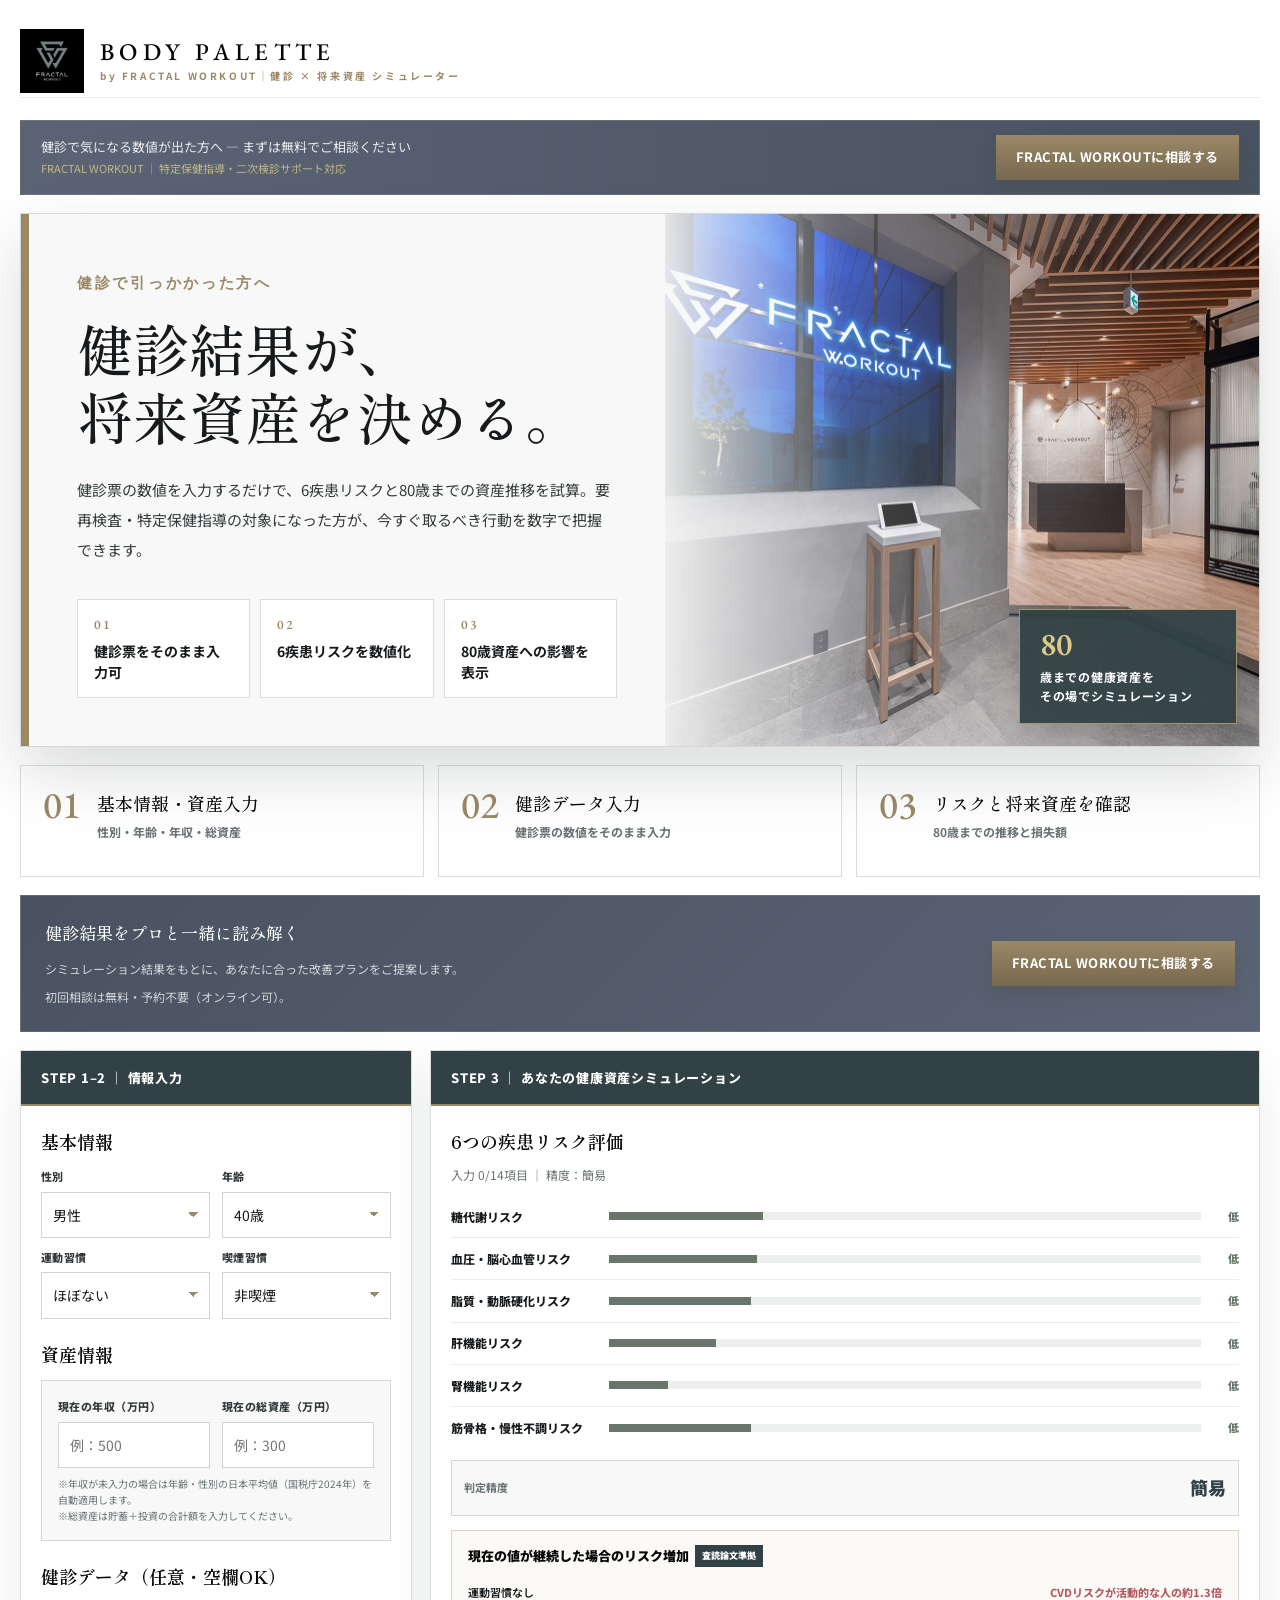
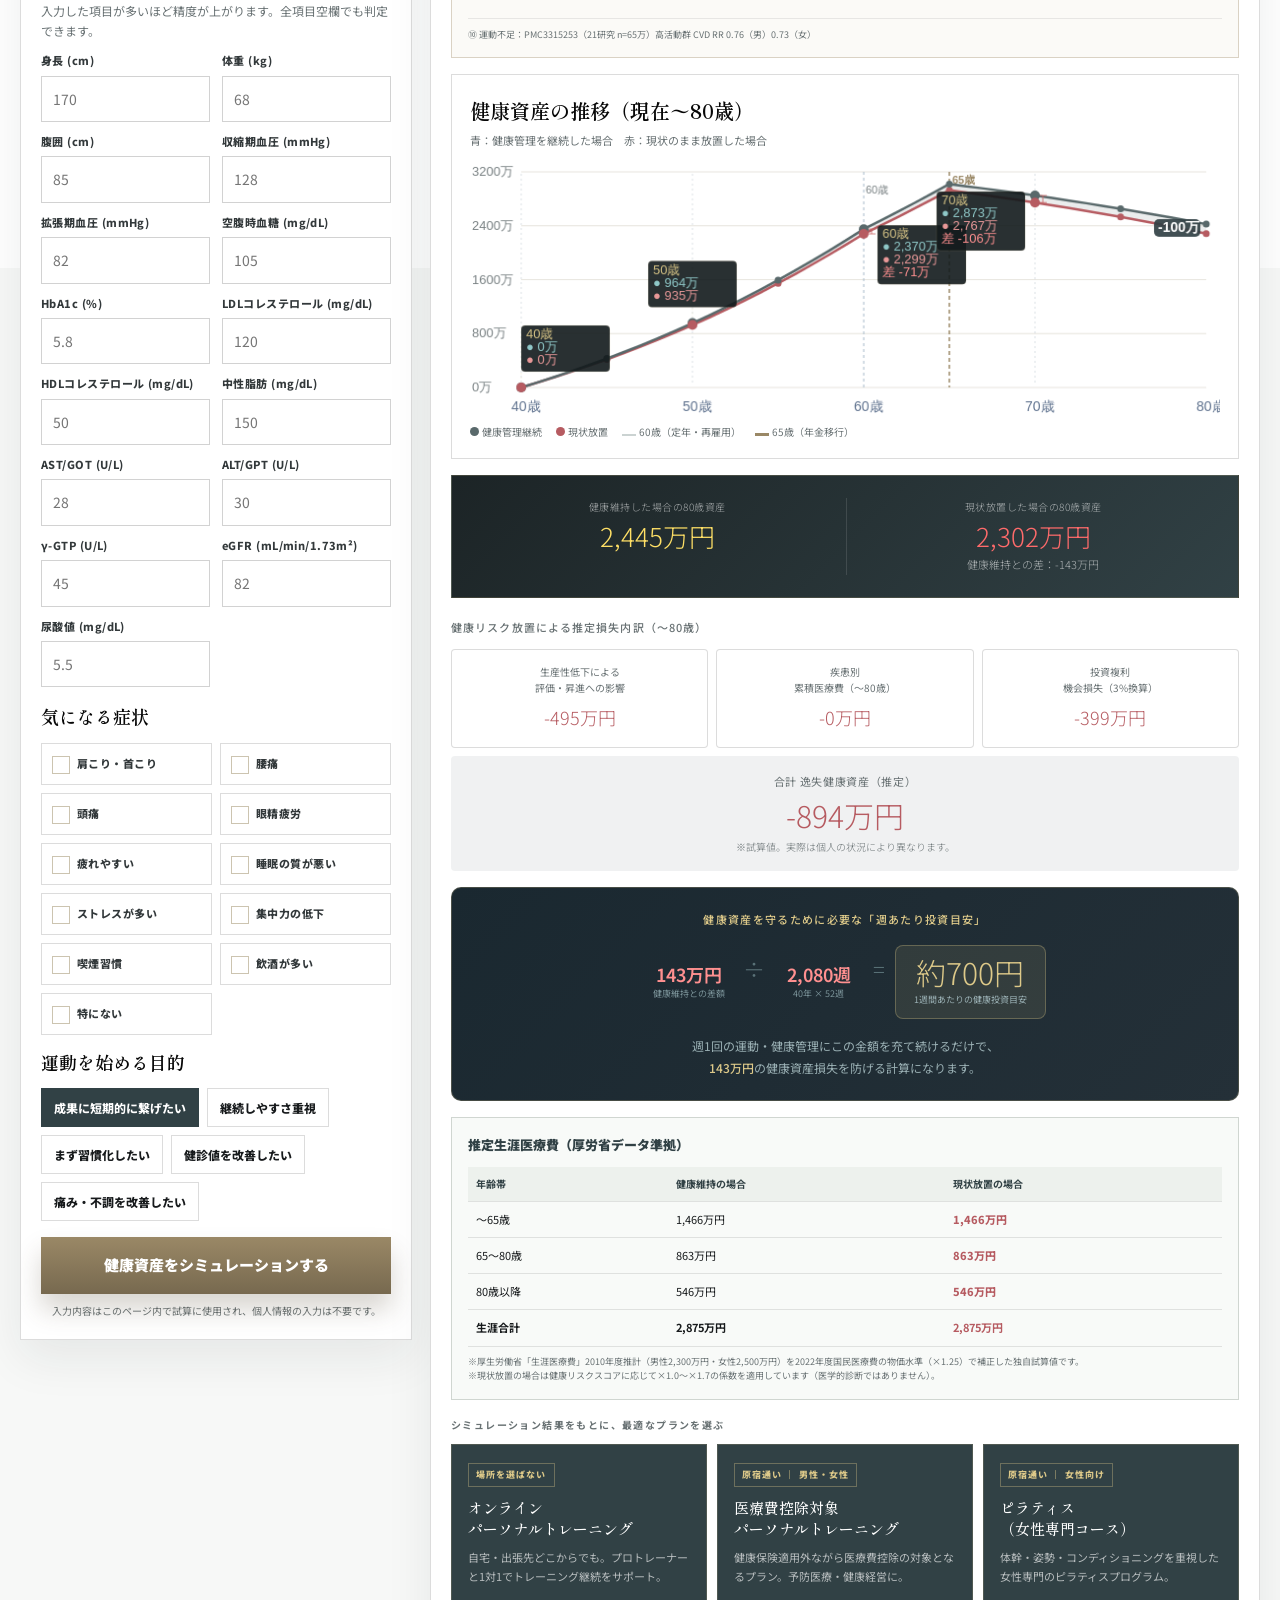
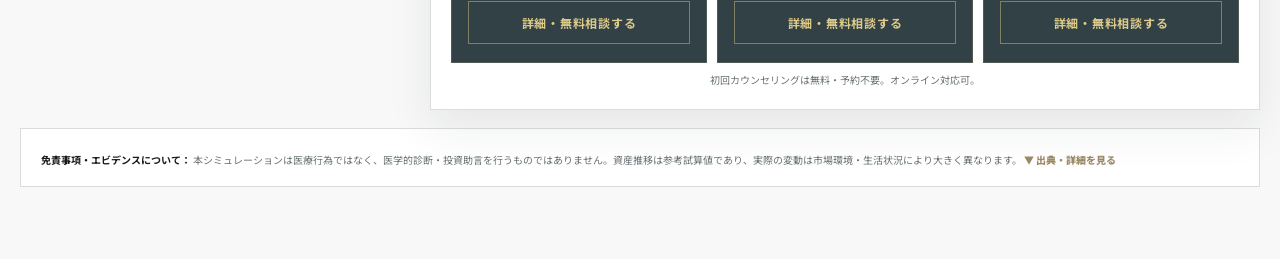
==== index.html @ 1fd0b046 "Initial commit: FRACTAL WORKOUT health-asset simulation tools Co-Authored-By: Claude Sonnet 5 <norep" ====
<!doctype html>
<html lang="ja">
<head>
<meta charset="UTF-8"/>
<meta name="viewport" content="width=device-width,initial-scale=1.0"/>
<title>BODY PALETTE | 健診データで将来資産を診る</title>
<link rel="preconnect" href="https://fonts.googleapis.com"/>
<link rel="preconnect" href="https://fonts.gstatic.com" crossorigin/>
<link href="https://fonts.googleapis.com/css2?family=EB+Garamond:wght@400;500;600&family=Noto+Sans+JP:wght@300;400;500;700;900&family=Shippori+Mincho:wght@400;500;600;700&display=swap" rel="stylesheet"/>
<style>
:root{
  --black:#070707; --white:#fff; --gray-50:#f7f8f7; --gray-100:#ecefed;
  --gray-300:#cbd3d2; --smoke:#59696b; --smoke-dark:#314145;
  --gold:#9a8866; --gold-2:#ddc989; --red:#b65b61; --orange:#9a8866;
  --green:#68766c; --navy:#314145; --navy2:#59696b; --navy3:#070707;
  --line:rgba(7,7,7,.14); --text:#171a1c; --muted:#687173;
  --bg:#f7f8f7; --card:#fff;
  --shadow:0 26px 60px rgba(30,40,42,.16);
  --r:8px;
}
*{box-sizing:border-box;margin:0;padding:0;}
body{font-family:"Noto Sans JP",-apple-system,BlinkMacSystemFont,"Hiragino Sans","Yu Gothic",sans-serif;
  background:linear-gradient(180deg,#fff 0,#fff 54%,var(--gray-50) 54%,var(--gray-50) 100%);
  color:var(--text);min-height:100vh;line-height:1.75;letter-spacing:0;overflow-x:hidden;}
button,input,select{font:inherit;}
img{display:block;max-width:100%;height:auto;}
.page{width:min(1280px,calc(100% - 40px));margin:0 auto;padding:24px 0 72px;}

/* brand */
.brand-header{display:flex;align-items:center;justify-content:space-between;gap:24px;
  min-height:74px;margin-bottom:22px;border-bottom:1px solid rgba(7,7,7,.08);}
.brand-logo{display:flex;align-items:center;gap:16px;text-decoration:none;color:var(--black);}
.brand-logo__mark{width:64px;height:64px;object-fit:contain;background:#070707;}
.brand-logo__text{font-family:"EB Garamond",serif;font-size:24px;font-weight:500;
  letter-spacing:.22em;line-height:1;color:var(--black);}
.brand-logo__text span{display:block;margin-top:7px;font-family:"Noto Sans JP",sans-serif;
  font-size:10px;font-weight:700;letter-spacing:.26em;color:var(--gold);}
.brand-meta{display:flex;align-items:center;gap:14px;color:var(--muted);font-size:12px;font-weight:700;
  letter-spacing:.12em;text-transform:uppercase;}
.brand-meta span+span{padding-left:14px;border-left:1px solid var(--line);}

/* hero */
.hero{position:relative;display:grid;grid-template-columns:minmax(0,1.04fr) minmax(390px,.96fr);
  min-height:430px;margin-bottom:18px;background:var(--gray-50);border:1px solid var(--line);
  box-shadow:var(--shadow);overflow:hidden;}
.hero::before{position:absolute;inset:0 auto 0 0;width:8px;background:var(--gold);content:"";}
.hero-copy{position:relative;z-index:2;padding:56px 48px 48px 56px;}
.section-label,.hero-tag{margin:0 0 18px;color:var(--gold);font-family:"EB Garamond",serif;
  font-size:15px;font-weight:600;letter-spacing:.18em;text-transform:uppercase;}
.hero h1{margin:0;font-family:"Shippori Mincho",serif;font-size:clamp(34px,4.4vw,56px);
  font-weight:500;line-height:1.22;text-wrap:balance;}
.hero-h1-nowrap{display:inline-block;white-space:nowrap;}
.hero p{max-width:45em;margin:24px 0 0;color:#343b3d;font-size:15px;line-height:2;}
.hero-points{display:grid;grid-template-columns:repeat(3,minmax(0,1fr));gap:10px;margin-top:34px;}
.hero-point{min-height:78px;padding:14px 16px;background:var(--white);border:1px solid var(--line);}
.hero-point span{display:block;color:var(--gold);font-family:"EB Garamond",serif;font-size:13px;
  font-weight:600;letter-spacing:.16em;}
.hero-point strong{display:block;margin-top:5px;font-size:14px;line-height:1.5;}
.hero-visual{position:relative;min-height:430px;background:var(--smoke-dark);}
.hero-visual img{width:100%;height:100%;min-height:430px;object-fit:cover;}
.hero-visual::after{position:absolute;inset:0;background:linear-gradient(90deg,rgba(247,248,247,.92) 0%,rgba(247,248,247,.28) 30%,rgba(7,7,7,.12) 100%);content:"";}
.hero-badge{position:absolute;right:22px;bottom:22px;z-index:2;min-width:218px;padding:18px 20px;
  background:rgba(49,65,69,.94);border:1px solid rgba(221,201,137,.62);color:var(--white);
  box-shadow:0 18px 34px rgba(10,18,20,.22);}
.hero-badge .big{color:var(--gold-2);font-family:"EB Garamond",serif;font-size:32px;
  font-weight:600;line-height:1;}
.hero-badge .sub{margin-top:7px;font-size:12px;font-weight:700;letter-spacing:.06em;line-height:1.6;}

/* steps */
.steps{display:grid;grid-template-columns:repeat(3,1fr);gap:14px;margin-bottom:18px;}
.step{display:flex;align-items:flex-start;gap:16px;min-height:112px;padding:22px 22px;
  background:var(--white);border:1px solid var(--line);}
.step-num{flex:0 0 auto;color:var(--gold);font-family:"EB Garamond",serif;font-size:38px;
  font-weight:500;line-height:.9;}
.step-text strong{display:block;margin-top:2px;color:var(--black);font-family:"Shippori Mincho",serif;
  font-size:18px;font-weight:500;line-height:1.45;}
.step-text span{display:block;margin-top:5px;color:var(--muted);font-size:12px;font-weight:700;}

/* mobile tabs */
.mobile-tabs{display:none;background:var(--white);border:1px solid var(--line);padding:4px;gap:4px;margin-bottom:12px;}
.mtab{flex:1;border:none;background:transparent;color:var(--muted);
  padding:10px 4px;font-size:12px;font-weight:800;
  cursor:pointer;transition:.18s;}
.mtab.on{background:var(--smoke-dark);color:#fff;}

/* layout */
.layout{display:grid;grid-template-columns:minmax(350px,392px) minmax(0,1fr);gap:18px;align-items:start;}
.panel{background:var(--card);border:1px solid var(--line);box-shadow:0 18px 44px rgba(30,40,42,.08);overflow:hidden;}
.ph{position:relative;background:var(--smoke-dark);color:#fff;padding:16px 20px;font-size:13px;
  font-weight:800;letter-spacing:.06em;text-align:left;}
.ph::after{position:absolute;left:0;right:0;bottom:0;height:2px;background:var(--gold);content:"";}
.pb{padding:20px;}

/* form */
.sec-title{font-family:"Shippori Mincho",serif;font-size:18px;font-weight:600;color:var(--black);margin:20px 0 10px;}
.sec-title:first-child{margin-top:0;}
.subnote{font-size:12px;color:var(--muted);margin:-2px 0 10px;line-height:1.7;}
.fg2{display:grid;grid-template-columns:1fr 1fr;gap:10px 12px;}
.fg3{display:grid;grid-template-columns:1fr 1fr 1fr;gap:10px 12px;}
.field{display:flex;flex-direction:column;gap:5px;}
label{font-size:11px;font-weight:800;color:#32383a;letter-spacing:.04em;}
input,select{width:100%;min-height:44px;border:1px solid rgba(7,7,7,.18);background:#fff;
  border-radius:0;padding:10px 11px;font-size:14px;color:var(--text);outline:none;-webkit-appearance:none;
  transition:border-color .18s,box-shadow .18s,background .18s;}
select{background-image:linear-gradient(45deg,transparent 50%,var(--gold) 50%),linear-gradient(135deg,var(--gold) 50%,transparent 50%);
  background-position:calc(100% - 16px) 19px,calc(100% - 11px) 19px;background-size:5px 5px,5px 5px;background-repeat:no-repeat;}
input:focus,select:focus{border-color:var(--gold);box-shadow:0 0 0 3px rgba(154,136,102,.12);}
input.err{border-color:var(--red);background:#fff9f9;}
.ferr{font-size:10px;color:var(--red);font-weight:700;display:none;}
.ferr.show{display:block;}
.asset-box{background:var(--gray-50);border:1px solid var(--line);padding:16px;margin-bottom:4px;}
.asset-box .asset-hint{font-size:10px;color:var(--muted);margin-top:8px;line-height:1.6;}
.chips{display:flex;flex-wrap:wrap;gap:8px;}
.chip{border:1px solid var(--line);background:#fff;color:var(--text);border-radius:0;padding:8px 12px;
  font-size:12px;font-weight:800;cursor:pointer;user-select:none;min-height:38px;display:inline-flex;align-items:center;
  transition:background .15s,border-color .15s,color .15s;}
.chip.on{background:var(--smoke-dark);color:#fff;border-color:var(--smoke-dark);}
.chk-grid{display:grid;grid-template-columns:1fr 1fr;gap:8px;}
.chk{border:1px solid var(--line);background:#fff;display:flex;align-items:center;gap:8px;
  font-size:12px;min-height:42px;overflow:hidden;padding:0 10px;}
.chk label{display:flex;align-items:center;gap:7px;
  padding:9px 0;width:100%;cursor:pointer;user-select:none;}
.chk.checked{background:#f5f0e8;border-color:var(--gold);}
.chk.checked label{color:var(--black);}
.chk input[type=checkbox]{display:none;}
.chk .check-icon{flex:0 0 18px;width:18px;height:18px;
  border:1.5px solid #ccc4b0;background:#fff;position:relative;
  transition:background .18s,border-color .18s;flex-shrink:0;}
.chk.checked .check-icon{background:var(--gold);border-color:var(--gold);}
.chk.checked .check-icon::after{
  content:'';position:absolute;left:5px;top:1px;
  width:5px;height:10px;
  border:2px solid #fff;border-top:none;border-left:none;
  transform:rotate(45deg);}
.cta-btn,.reserve-cta{position:relative;margin-top:16px;width:100%;border:none;background:linear-gradient(180deg,#9a8866 0%,#77694f 100%);
  color:#fff;padding:15px 18px;font-size:15px;font-weight:900;cursor:pointer;box-shadow:0 16px 26px rgba(80,68,45,.22);
  min-height:52px;transition:transform .15s,box-shadow .15s;}
.cta-btn:hover,.reserve-cta:hover{transform:translateY(-2px);box-shadow:0 20px 32px rgba(80,68,45,.26);}
.cta-btn:active,.reserve-cta:active{opacity:.9;transform:scale(.99);}
.privacy-note{font-size:10px;color:var(--muted);text-align:center;margin-top:8px;}

/* risk bars */
.risk-row{display:flex;align-items:center;gap:10px;padding:11px 0;border-bottom:1px solid rgba(7,7,7,.08);}
.risk-row:last-child{border-bottom:none;}
.risk-name{min-width:148px;font-weight:800;font-size:12px;line-height:1.45;}
.bar{flex:1;height:8px;background:var(--gray-100);overflow:hidden;}
.bar>span{display:block;height:100%;transition:width .5s;}
.risk-lv{min-width:28px;font-size:11px;font-weight:900;text-align:right;}
.prec-row{display:flex;align-items:center;justify-content:space-between;
  margin-top:12px;padding:11px 12px;background:var(--gray-50);border:1px solid var(--line);}

.trend-box{margin-top:14px;border:1px solid rgba(154,136,102,.35);background:#fbfaf7;padding:14px 16px;}
.trend-title{font-size:13px;font-weight:900;color:var(--black);
  display:flex;align-items:center;gap:6px;margin-bottom:8px;}
.ev-tag{font-size:9px;padding:3px 7px;background:var(--smoke-dark);color:#fff;font-weight:900;white-space:nowrap;}
.trend-row{display:flex;justify-content:space-between;align-items:flex-start;
  gap:12px;padding:7px 0;border-bottom:1px solid rgba(7,7,7,.08);font-size:11px;}
.trend-row:last-child{border-bottom:none;}
.tlab{color:var(--text);flex:1;font-weight:600;}
.tval{font-weight:800;color:var(--red);text-align:right;white-space:nowrap;}
.tval.ok{color:var(--green);}
.trend-src{font-size:9px;color:var(--muted);margin-top:9px;padding-top:9px;
  border-top:1px solid rgba(7,7,7,.08);line-height:1.65;}

/* asset graph */
.graph-wrap{margin-top:16px;border:1px solid var(--line);padding:18px;background:#fff;}
.graph-title{font-family:"Shippori Mincho",serif;font-size:20px;font-weight:600;color:var(--black);margin-bottom:3px;}
.graph-sub{font-size:11px;color:var(--muted);margin-bottom:10px;}
canvas{width:100%!important;height:auto!important;display:block;}
.g-legend{display:flex;flex-wrap:wrap;gap:14px;margin-top:8px;font-size:10px;color:var(--muted);}
.g-dot{width:9px;height:9px;border-radius:50%;display:inline-block;margin-right:3px;}

/* loss summary */
.loss-summary{margin-top:20px;}
.loss-title{font-size:11px;font-weight:500;color:var(--muted);letter-spacing:.1em;margin-bottom:12px;text-transform:uppercase;}
.loss-grid{display:grid;grid-template-columns:1fr 1fr 1fr;gap:8px;margin-bottom:8px;}
.loss-card{background:#fff;border:1px solid var(--line);padding:14px 12px;text-align:center;border-radius:4px;}
.loss-card .lc-label{font-size:10px;color:var(--muted);font-weight:400;line-height:1.6;}
.loss-card .lc-val{font-size:18px;font-weight:300;color:var(--red);margin-top:6px;}
.loss-total{background:rgba(49,65,69,.07);padding:16px;text-align:center;border-radius:4px;}
.loss-total .lt-label{font-size:11px;color:var(--muted);font-weight:400;letter-spacing:.06em;}
.loss-total .lt-val{color:var(--red);font-size:30px;font-weight:300;line-height:1.2;margin-top:5px;}
.loss-total .lt-sub{font-size:10px;color:var(--muted);margin-top:5px;font-weight:300;}

/* weekly invest box */
.wi-box{margin-top:16px;background:linear-gradient(135deg,#1a2830 0%,#243038 100%);
  border:1px solid rgba(221,201,137,.22);border-radius:10px;padding:22px 20px;text-align:center;}
.wi-headline{font-size:11px;letter-spacing:.12em;color:#ddc989;font-weight:500;margin-bottom:16px;text-transform:uppercase;}
.wi-calc{display:flex;align-items:center;justify-content:center;gap:8px;flex-wrap:wrap;margin-bottom:16px;}
.wi-cell{text-align:center;min-width:88px;}
.wi-num{font-size:18px;font-weight:600;color:#ff9090;line-height:1.2;}
.wi-sub{font-size:9px;color:#7a9298;margin-top:3px;line-height:1.4;}
.wi-op{font-size:22px;color:#5a7278;font-weight:300;padding:0 2px;align-self:flex-start;margin-top:4px;}
.wi-result-cell{background:rgba(221,201,137,.1);border:1px solid rgba(221,201,137,.3);
  border-radius:8px;padding:10px 18px;min-width:120px;}
.wi-result-num{font-size:30px;font-weight:300;color:#ddc989;line-height:1.1;}
.wi-result-sub{font-size:9px;color:#9ab0b4;margin-top:3px;}
.wi-msg{font-size:12px;color:#9ab0b4;line-height:1.8;}
.wi-diff-hl{color:#ddc989;font-weight:500;}
@media(max-width:480px){.wi-calc{gap:5px;}.wi-result-num{font-size:24px;}}

/* MetS判定バナー */
.mets-banner{display:flex;align-items:flex-start;gap:12px;padding:14px 16px;
  border-radius:5px;margin-top:14px;border-left:4px solid #e8a000;
  background:#fff8e8;border:1px solid #e8c05a;border-left-width:4px;}
.mets-icon{font-size:17px;line-height:1.3;flex-shrink:0;}
.mets-title{font-size:13px;font-weight:700;color:#7a5000;margin-bottom:3px;}
.mets-desc{font-size:11px;color:#9a7030;line-height:1.6;}
.mets-banner.mets-red{background:#fff2f2;border-color:#e85a5a;border-left-color:#c44040;}
.mets-banner.mets-red .mets-title{color:#8a2020;}
.mets-banner.mets-red .mets-desc{color:#a04040;}

/* life medical */
.med-box{margin-top:16px;border:1px solid rgba(104,118,108,.28);background:#f8faf8;padding:16px;}
.med-title{font-size:13px;font-weight:900;color:var(--smoke-dark);margin-bottom:10px;}
.med-table{width:100%;border-collapse:collapse;font-size:11px;}
.med-table th,.med-table td{padding:8px 8px;border-bottom:1px solid rgba(7,7,7,.1);text-align:left;}
.med-table th{color:var(--smoke-dark);font-size:10px;background:#edf1ed;}
.med-table .hi{color:var(--red);font-weight:800;}
.med-note{font-size:9px;color:var(--muted);margin-top:8px;line-height:1.6;}

.age80-box{margin-top:16px;background:linear-gradient(135deg,#1c2426,var(--smoke-dark));
  padding:22px 18px;color:#fff;display:grid;
  grid-template-columns:1fr 1fr;gap:1px;
  border:1px solid rgba(221,201,137,.18);}
.a80-item{text-align:center;padding:0 16px;}
.a80-item+.a80-item{border-left:1px solid rgba(255,255,255,.12);}
.a80-label{font-size:10px;color:rgba(255,255,255,.62);font-weight:300;letter-spacing:.05em;}
.a80-val{color:#ffe066;font-size:26px;font-weight:300;margin-top:6px;line-height:1.1;}
.a80-val.loss{color:#ff6b6b;}
.a80-diff{font-size:11px;color:rgba(255,255,255,.62);margin-top:5px;font-weight:300;}
.reserve-cta{background:linear-gradient(180deg,#657577 0%,#34474b 100%);box-shadow:0 16px 26px rgba(37,55,58,.2);}

/* disclaimer */
.disclaimer{margin-top:18px;background:var(--white);border:1px solid var(--line);padding:18px 20px;
  font-size:10px;color:var(--muted);line-height:1.75;}
.disclaimer strong{color:var(--text);}
.disc-toggle{cursor:pointer;color:var(--gold);font-weight:800;
  display:inline-block;margin-top:4px;font-size:10px;}
.disc-detail{display:none;margin-top:6px;}
.disc-detail.open{display:block;}

@media(max-width:1100px){
  .layout{grid-template-columns:1fr;}
  .steps{grid-template-columns:repeat(3,1fr);}
  .hero{grid-template-columns:1fr;}
  .hero-visual{min-height:320px;}
  .hero-visual img{min-height:320px;}
}
@media(max-width:768px){
  .page{width:min(100% - 20px,1280px);padding:10px 0 48px;}
  .brand-header{align-items:flex-start;min-height:auto;padding:10px 0 16px;}
  .brand-logo__mark{width:54px;height:54px;}
  .brand-logo__text{font-size:18px;}
  .brand-meta{display:none;}
  .hero{min-height:auto;margin-bottom:12px;}
  .hero-copy{padding:34px 26px 30px 30px;}
  .hero::before{width:5px;}
  .hero h1{font-size:31px;line-height:1.32;}
  .hero p{font-size:13px;line-height:1.9;}
  .hero-points{grid-template-columns:1fr;gap:8px;margin-top:24px;}
  .hero-point{min-height:auto;}
  .hero-badge{right:14px;bottom:14px;min-width:180px;padding:14px 16px;}
  .hero-visual{min-height:240px;}
  .hero-visual img{min-height:240px;}
  .steps{grid-template-columns:1fr;gap:8px;}
  .step{min-height:auto;padding:16px 18px;}
  .step-num{font-size:32px;}
  .mobile-tabs{display:flex;}
  .layout{grid-template-columns:1fr;gap:0;}
  .panel{display:none;margin-top:10px;}
  .panel.active-panel{display:block;}
  .fg2{grid-template-columns:1fr 1fr;}
  .fg3{grid-template-columns:1fr 1fr;}
  .loss-grid{grid-template-columns:1fr;}
  .age80-box{grid-template-columns:1fr 1fr;}
  input,select{font-size:16px;}
  .risk-name{min-width:118px;}
}
@media(max-width:400px){
  .hero h1{font-size:27px;}
  .fg2,.fg3{grid-template-columns:1fr;}
  .chk-grid{grid-template-columns:1fr;}
  .age80-box{grid-template-columns:1fr;}
  .trend-row{display:block;}
  .tval{text-align:left;margin-top:3px;white-space:normal;}
}

/* ── CONSENT MODAL ── */
.consent-overlay,.form-overlay{position:fixed;inset:0;background:rgba(7,7,7,.72);z-index:9000;
  display:flex;align-items:center;justify-content:center;padding:20px;overflow-y:auto;
  opacity:0;pointer-events:none;transition:opacity .25s;}
.consent-overlay.open,.form-overlay.open{opacity:1;pointer-events:all;}
.consent-modal{background:#fff;max-width:480px;width:100%;box-shadow:0 32px 64px rgba(7,7,7,.28);
  position:relative;margin:auto;}
.consent-head{background:var(--smoke-dark);color:#fff;padding:20px 24px;position:relative;}
.consent-head::after{position:absolute;left:0;right:0;bottom:0;height:2px;background:var(--gold);content:"";}
.consent-head h3{font-family:"Shippori Mincho",serif;font-size:18px;font-weight:600;margin-bottom:4px;}
.consent-head p{font-size:11px;color:rgba(255,255,255,.76);}
.consent-body{padding:24px;}
.consent-body p{font-size:13px;line-height:1.85;color:#3a4446;margin-bottom:16px;}
.consent-points{background:var(--gray-50);border:1px solid var(--line);padding:14px;
  margin-bottom:16px;list-style:none;}
.consent-points li{font-size:12px;color:var(--text);padding:4px 0 4px 18px;
  position:relative;line-height:1.6;}
.consent-points li::before{content:"✓";position:absolute;left:0;color:var(--green);font-weight:900;}
.consent-check-row{display:flex;align-items:flex-start;gap:10px;
  border:1px solid rgba(154,136,102,.4);background:#fbfaf7;padding:12px;margin-bottom:20px;}
.consent-check-row{cursor:pointer;}
.consent-check-row input[type=checkbox]{display:none;}
.check-icon{flex:0 0 22px;width:22px;height:22px;border:1.5px solid var(--gold);
  background:#fff;position:relative;margin-top:2px;transition:background .18s;}
.consent-check-row input[type=checkbox]:checked + .check-icon{background:var(--gold);}
.consent-check-row input[type=checkbox]:checked + .check-icon::after{
  content:'';position:absolute;left:6px;top:2px;
  width:6px;height:11px;
  border:2px solid #fff;border-top:none;border-left:none;
  transform:rotate(45deg);}
.check-label{font-size:12px;line-height:1.7;color:var(--text);font-weight:700;}
.consent-btn{width:100%;background:linear-gradient(180deg,#9a8866 0%,#77694f 100%);
  color:#fff;border:none;padding:14px;font-size:15px;font-weight:900;cursor:pointer;
  opacity:.45;pointer-events:none;transition:opacity .18s,transform .15s;}
.consent-btn.enabled{opacity:1;pointer-events:all;}
.consent-btn.enabled:hover{transform:translateY(-2px);}
.consent-cancel{display:block;text-align:center;margin-top:10px;
  font-size:11px;color:var(--muted);cursor:pointer;text-decoration:underline;border:none;
  background:none;width:100%;}

/* ── CONSULT FORM MODAL ── */
.form-overlay{align-items:flex-start;}
.form-modal{background:#fff;max-width:580px;width:100%;box-shadow:0 32px 64px rgba(7,7,7,.28);
  margin:auto;position:relative;}
.form-modal-head{background:var(--smoke-dark);color:#fff;padding:20px 24px 22px;position:relative;}
.form-modal-head::after{position:absolute;left:0;right:0;bottom:0;height:2px;background:var(--gold);content:"";}
.form-modal-head h3{font-family:"Shippori Mincho",serif;font-size:20px;font-weight:600;margin-bottom:5px;}
.form-modal-head p{font-size:12px;color:rgba(255,255,255,.78);}
.form-modal-close{position:absolute;top:14px;right:14px;background:none;border:none;
  color:rgba(255,255,255,.7);font-size:24px;cursor:pointer;line-height:1;padding:4px 8px;}
.form-modal-close:hover{color:#fff;}
.form-modal-body{padding:24px;}
.form-disclaimer{background:#fbfaf7;border:1px solid rgba(154,136,102,.35);
  padding:14px;margin-bottom:22px;font-size:11px;color:#4a5658;line-height:1.85;}
.form-disclaimer strong{color:var(--smoke-dark);display:block;margin-bottom:3px;}
.form-sec{margin-bottom:22px;}
.form-sec-title{font-size:10px;font-weight:900;color:var(--gold);letter-spacing:.14em;
  text-transform:uppercase;margin-bottom:10px;padding-bottom:6px;border-bottom:1px solid var(--line);}
.form-sec .field{margin-bottom:10px;}
.req{color:var(--red);font-size:10px;font-weight:900;margin-left:3px;}
.opt-tag{color:var(--muted);font-size:10px;font-weight:700;margin-left:3px;}
textarea{width:100%;min-height:80px;border:1px solid rgba(7,7,7,.18);background:#fff;
  padding:10px 11px;font-size:14px;color:var(--text);resize:vertical;outline:none;
  font-family:inherit;border-radius:0;transition:border-color .18s;}
textarea:focus{border-color:var(--gold);box-shadow:0 0 0 3px rgba(154,136,102,.12);}
.fg-full{grid-column:1/-1;}
.form-submit{width:100%;background:linear-gradient(180deg,#9a8866 0%,#77694f 100%);
  color:#fff;border:none;padding:16px;font-size:16px;font-weight:900;cursor:pointer;
  margin-top:8px;box-shadow:0 10px 22px rgba(80,68,45,.22);transition:transform .15s,opacity .15s;}
.form-submit:hover{transform:translateY(-2px);}
.form-submit:disabled{opacity:.5;pointer-events:none;}
.form-success{display:none;text-align:center;padding:48px 24px;}
.form-success.show{display:block;}
.form-success .fs-icon{font-size:52px;margin-bottom:18px;}
.form-success h4{font-family:"Shippori Mincho",serif;font-size:22px;font-weight:600;margin-bottom:10px;}
.form-success p{font-size:13px;color:var(--muted);line-height:1.85;}

/* ── TOP CTA STRIP ── */
.top-cta-strip{display:flex;align-items:center;justify-content:space-between;gap:16px;
  background:linear-gradient(90deg,#5a6475 0%,#485260 100%);
  border:1px solid rgba(221,201,137,.18);padding:14px 20px;margin-bottom:18px;}
.top-cta-strip p{color:rgba(255,255,255,.88);font-family:"Noto Sans JP",sans-serif;
  font-size:13px;font-weight:400;line-height:1.6;flex:1;margin:0;}
.top-cta-strip p span{display:block;color:rgba(221,201,137,.82);font-size:11px;font-weight:400;margin-top:3px;}
.cta-inline{flex:0 0 auto;background:linear-gradient(180deg,#9a8866 0%,#77694f 100%);
  color:#fff;border:none;padding:11px 20px;font-family:"Noto Sans JP",sans-serif;
  font-size:13px;font-weight:700;cursor:pointer;letter-spacing:.04em;
  white-space:nowrap;box-shadow:0 8px 16px rgba(80,68,45,.22);transition:transform .15s;}
.cta-inline:hover{transform:translateY(-2px);}

/* ── MID CTA ── */
.mid-cta{background:linear-gradient(135deg,#485260,#5a6475);
  border:1px solid rgba(221,201,137,.18);padding:22px 24px;margin-bottom:18px;
  display:flex;align-items:center;gap:20px;}
.mid-cta-text{flex:1;color:#fff;}
.mid-cta-text strong{display:block;font-family:"Shippori Mincho",serif;font-size:17px;
  font-weight:500;margin-bottom:5px;}
.mid-cta-text span{font-family:"Noto Sans JP",sans-serif;font-size:12px;font-weight:400;
  color:rgba(255,255,255,.76);line-height:1.7;}
@media(max-width:768px){
  .top-cta-strip{flex-direction:column;align-items:stretch;gap:10px;}
  .top-cta-strip p{text-align:center;}
  .mid-cta{flex-direction:column;gap:14px;}
  .mid-cta .cta-inline{width:100%;text-align:center;padding:13px;}
}

/* ── SERVICE CTA GRID ── */
.service-cta-section{margin-top:16px;}
.service-cta-label{font-size:10px;font-weight:700;color:var(--muted);
  letter-spacing:.14em;text-transform:uppercase;margin-bottom:10px;}
.service-cta-grid{display:grid;grid-template-columns:repeat(3,1fr);gap:10px;}
.service-card{background:var(--smoke-dark);border:1px solid rgba(221,201,137,.18);
  padding:18px 16px;display:flex;flex-direction:column;gap:6px;transition:border-color .18s;}
.service-card:hover{border-color:rgba(221,201,137,.5);}
.sc-badge{font-size:9px;font-weight:800;letter-spacing:.12em;color:var(--gold-2);
  text-transform:uppercase;padding:3px 7px;border:1px solid rgba(221,201,137,.35);
  display:inline-block;width:fit-content;}
.sc-title{font-family:"Shippori Mincho",serif;font-size:15px;font-weight:500;
  color:#fff;line-height:1.45;margin-top:4px;}
.sc-desc{font-size:11px;color:rgba(255,255,255,.65);line-height:1.7;flex:1;margin-top:2px;}
.sc-btn{margin-top:10px;background:transparent;border:1px solid rgba(221,201,137,.45);
  color:var(--gold-2);padding:10px 12px;font-family:"Noto Sans JP",sans-serif;
  font-size:12px;font-weight:700;cursor:pointer;letter-spacing:.06em;
  transition:background .18s,color .18s,border-color .18s;text-align:center;}
.sc-btn:hover{background:var(--gold);color:#fff;border-color:var(--gold);}
.service-note{font-size:10px;color:var(--muted);text-align:center;margin-top:8px;}
@media(max-width:768px){
  .service-cta-grid{grid-template-columns:1fr;}
}

/* ── STICKY MOBILE CTA ── */
.sticky-cta{display:none;position:fixed;bottom:0;left:0;right:0;z-index:800;
  background:linear-gradient(180deg,#9a8866 0%,#77694f 100%);
  color:#fff;border:none;padding:15px;font-size:15px;font-weight:900;
  cursor:pointer;box-shadow:0 -4px 18px rgba(80,68,45,.24);text-align:center;
  letter-spacing:.04em;border-top:1px solid rgba(221,201,137,.3);}
@media(max-width:768px){
  .sticky-cta{display:block;}
  .page{padding-bottom:72px!important;}
}
</style>
</head>
<body>
<div class="page">

<!-- ══════════════════════════════════════
     CONSENT MODAL（シミュレーション前同意）
══════════════════════════════════════ -->
<div class="consent-overlay" id="consentOverlay" role="dialog" aria-modal="true" aria-labelledby="consentTitle">
  <div class="consent-modal">
    <div class="consent-head">
      <h3 id="consentTitle">シミュレーション実行の前に</h3>
      <p>データの取り扱いについてご確認ください</p>
    </div>
    <div class="consent-body">
      <p>本シミュレーションは、入力いただいた健診データ・資産情報をもとに、健康リスクと将来資産への影響を試算するツールです。</p>
      <ul class="consent-points">
        <li>入力データはお使いのブラウザ内のみで処理されます</li>
        <li>入力内容はサーバーへ送信・保存されません</li>
        <li>氏名・住所等の個人を特定する情報の入力は不要です</li>
        <li>結果は参考試算値であり、医療診断・投資助言ではありません</li>
      </ul>
      <label class="consent-check-row" for="consentCheck">
        <input type="checkbox" id="consentCheck">
        <span class="check-icon"></span>
        <span class="check-label">上記の内容を理解し、データがブラウザ内のみで処理されることに同意してシミュレーションを実行します</span>
      </label>
      <button class="consent-btn" id="consentOkBtn" disabled>シミュレーションを実行する</button>
      <button class="consent-cancel" id="consentCancelBtn">キャンセル</button>
    </div>
  </div>
</div>

<!-- ══════════════════════════════════════
     CONSULT FORM MODAL（相談フォーム）
══════════════════════════════════════ -->
<div class="form-overlay" id="formOverlay" role="dialog" aria-modal="true" aria-labelledby="formTitle">
  <div class="form-modal">
    <div class="form-modal-head">
      <h3 id="formTitle">FRACTAL WORKOUTに相談する</h3>
      <p>無料カウンセリング ｜ オンライン・対面どちらでも対応</p>
      <button class="form-modal-close" id="formCloseBtn" aria-label="閉じる">×</button>
    </div>
    <div class="form-modal-body">

      <!-- 成功メッセージ -->
      <div class="form-success" id="formSuccess">
        <div class="fs-icon">✅</div>
        <h4>送信が完了しました</h4>
        <p>ご相談内容を受け付けました。<br>担当スタッフより2営業日以内にご連絡いたします。</p>
      </div>

      <!-- フォーム本体 -->
      <form id="consultForm" novalidate>

        <div class="form-disclaimer">
          <strong>ご注意</strong>
          本カウンセリングは、運動・コンディショニングに関するご相談をお伺いするものです。医療行為、診断、治療、処方を行うものではありません。既往歴や医師からの運動制限がある場合は、事前にその内容をご共有ください。
        </div>

        <!-- 必須項目 -->
        <div class="form-sec">
          <div class="form-sec-title">必須項目</div>
          <div class="fg2">
            <div class="field">
              <label for="f-name">氏名<span class="req">必須</span></label>
              <input type="text" id="f-name" name="name" placeholder="山田 太郎" required autocomplete="name">
            </div>
            <div class="field">
              <label for="f-email">メールアドレス<span class="req">必須</span></label>
              <input type="email" id="f-email" name="email" placeholder="example@email.com" required autocomplete="email">
            </div>
            <div class="field">
              <label for="f-tel">電話番号<span class="req">必須</span></label>
              <input type="tel" id="f-tel" name="tel" placeholder="090-0000-0000" required autocomplete="tel">
            </div>
            <div class="field">
              <label for="f-contact">希望する連絡方法<span class="req">必須</span></label>
              <select id="f-contact" name="contact_method" required>
                <option value="">選択してください</option>
                <option value="email">メール</option>
                <option value="tel">電話</option>
                <option value="either">どちらでも可</option>
              </select>
            </div>
          </div>
          <div class="field" style="margin-top:10px;">
            <label for="f-purpose">相談希望内容<span class="req">必須</span></label>
            <select id="f-purpose" name="purpose" required>
              <option value="">選択してください</option>
              <option value="shoulder_back">肩こり、腰痛、姿勢改善について相談したい</option>
              <option value="exercise_lack">運動不足を改善したい</option>
              <option value="lifestyle_disease">生活習慣病予防、体力低下について相談したい</option>
              <option value="doctor_recommend">医師から運動を勧められている</option>
              <option value="pilates_pt">ピラティス、パーソナルトレーニングを体験したい</option>
              <option value="corporate">法人、健康経営、保健事業について相談したい</option>
              <option value="other">その他</option>
            </select>
          </div>
          <div class="field" style="margin-top:10px;">
            <label for="f-datetime">希望日時<span class="req">必須</span></label>
            <input type="text" id="f-datetime" name="preferred_datetime" placeholder="例：平日午前、または第1・3土曜日午後など">
          </div>
        </div>

        <!-- 任意項目 -->
        <div class="form-sec">
          <div class="form-sec-title">任意項目（より適切なご提案のために）</div>
          <div class="field" style="margin-bottom:10px;">
            <label for="f-symptom">現在の身体の悩み<span class="opt-tag">任意</span></label>
            <textarea id="f-symptom" name="symptom" placeholder="例：慢性的な腰痛、デスクワークでの肩こり など"></textarea>
          </div>
          <div class="fg2">
            <div class="field">
              <label for="f-exp">運動経験<span class="opt-tag">任意</span></label>
              <select id="f-exp" name="exercise_exp">
                <option value="">選択してください</option>
                <option value="none">ほとんどない</option>
                <option value="light">軽い運動程度（ウォーキング等）</option>
                <option value="gym">ジム・スポーツクラブ経験あり</option>
                <option value="pt">パーソナルトレーニング経験あり</option>
                <option value="athlete">競技スポーツ経験あり</option>
              </select>
            </div>
            <div class="field">
              <label for="f-freq">通える頻度<span class="opt-tag">任意</span></label>
              <select id="f-freq" name="frequency">
                <option value="">選択してください</option>
                <option value="weekly_1">週1回程度</option>
                <option value="weekly_2">週2回程度</option>
                <option value="weekly_3">週3回以上</option>
                <option value="monthly">月数回</option>
                <option value="undecided">未定</option>
              </select>
            </div>
          </div>
          <div class="field" style="margin-top:10px;">
            <label for="f-goal">目的<span class="opt-tag">任意</span></label>
            <select id="f-goal" name="goal">
              <option value="">選択してください</option>
              <option value="health">健康維持・増進</option>
              <option value="diet">ダイエット・体型改善</option>
              <option value="rehab">痛み・不調の改善・リハビリ</option>
              <option value="performance">パフォーマンス向上</option>
              <option value="checkup">健診値の改善</option>
              <option value="habit">運動習慣の形成</option>
            </select>
          </div>
          <div class="field" style="margin-top:10px;">
            <label for="f-medical">既往歴または医師からの運動制限の有無<span class="opt-tag">任意</span></label>
            <select id="f-medical" name="medical_history">
              <option value="">選択してください</option>
              <option value="none">特になし</option>
              <option value="has_restriction">医師から運動制限を受けている</option>
              <option value="has_history">既往歴あり（詳細は備考欄へ）</option>
            </select>
          </div>
          <div class="field" style="margin-top:10px;">
            <label for="f-note">入会前に確認したいこと<span class="opt-tag">任意</span></label>
            <textarea id="f-note" name="note" placeholder="料金・スケジュール・施設設備などご自由にどうぞ"></textarea>
          </div>
        </div>

        <button type="submit" class="form-submit" id="formSubmitBtn">送信する — 無料カウンセリングを申し込む</button>
        <p class="privacy-note" style="margin-top:8px;">送信内容はSSL暗号化により保護されます。スパムメールは送信しません。</p>
      </form>

    </div>
  </div>
</div>

<header class="brand-header">
  <a class="brand-logo" href="#layout" aria-label="BODY PALETTE 健康資産シミュレーションへ">
    <img class="brand-logo__mark" src="./assets/images/fractal-workout-logo.webp" alt="FRACTAL WORKOUT">
    <div class="brand-logo__text">BODY PALETTE<span>by FRACTAL WORKOUT｜健診 × 将来資産 シミュレーター</span></div>
  </a>
</header>

<!-- TOP CTA STRIP -->
<div class="top-cta-strip" id="topCta">
  <p>健診で気になる数値が出た方へ — まずは無料でご相談ください<span>FRACTAL WORKOUT ｜ 特定保健指導・二次検診サポート対応</span></p>
  <button class="cta-inline" data-cta-pos="top">FRACTAL WORKOUTに相談する</button>
</div>

<!-- HERO -->
<section class="hero">
  <div class="hero-copy">
    <div class="hero-tag">健診で引っかかった方へ</div>
    <h1>健診結果が、<br><span class="hero-h1-nowrap">将来資産を決める。</span></h1>
    <p>健診票の数値を入力するだけで、6疾患リスクと80歳までの資産推移を試算。要再検査・特定保健指導の対象になった方が、今すぐ取るべき行動を数字で把握できます。</p>
    <div class="hero-points">
      <div class="hero-point"><span>01</span><strong>健診票をそのまま入力可</strong></div>
      <div class="hero-point"><span>02</span><strong>6疾患リスクを数値化</strong></div>
      <div class="hero-point"><span>03</span><strong>80歳資産への影響を表示</strong></div>
    </div>
  </div>
  <div class="hero-visual">
    <img src="./assets/images/interior-logo-wall.jpg" alt="FRACTAL WORKOUT 原宿のエントランス">
    <div class="hero-badge">
      <div class="big">80</div>
      <div class="sub">歳までの健康資産を<br>その場でシミュレーション</div>
    </div>
  </div>
</section>

<!-- STEPS -->
<section class="steps">
  <div class="step"><div class="step-num">01</div><div class="step-text"><strong>基本情報・資産入力</strong><span>性別・年齢・年収・総資産</span></div></div>
  <div class="step"><div class="step-num">02</div><div class="step-text"><strong>健診データ入力</strong><span>健診票の数値をそのまま入力</span></div></div>
  <div class="step"><div class="step-num">03</div><div class="step-text"><strong>リスクと将来資産を確認</strong><span>80歳までの推移と損失額</span></div></div>
</section>

<!-- MID CTA -->
<div class="mid-cta" id="midCta">
  <div class="mid-cta-text">
    <strong>健診結果をプロと一緒に読み解く</strong>
    <span>シミュレーション結果をもとに、あなたに合った改善プランをご提案します。<br>初回相談は無料・予約不要（オンライン可）。</span>
  </div>
  <button class="cta-inline" data-cta-pos="middle">FRACTAL WORKOUTに相談する</button>
</div>

<!-- MOBILE TABS -->
<div class="mobile-tabs" id="mtabs">
  <button class="mtab on" data-p="0">① 入力</button>
  <button class="mtab" data-p="1">② 結果</button>
</div>

<div class="layout" id="layout">

<!-- PANEL 1: INPUT -->
<div class="panel active-panel" id="p0">
  <div class="ph">STEP 1–2 ｜ 情報入力</div>
  <div class="pb">

    <div class="sec-title">基本情報</div>
    <div class="fg2">
      <div class="field">
        <label for="gender">性別</label>
        <select id="gender"><option value="male">男性</option><option value="female">女性</option></select>
      </div>
      <div class="field">
        <label for="age">年齢</label>
        <select id="age"></select>
      </div>
      <div class="field">
        <label for="habit">運動習慣</label>
        <select id="habit">
          <option value="none">ほぼない</option>
          <option value="light">月数回</option>
          <option value="medium">週1-2回</option>
          <option value="high">週3回以上</option>
        </select>
      </div>
      <div class="field">
        <label for="smoking">喫煙習慣</label>
        <select id="smoking">
          <option value="never">非喫煙</option>
          <option value="past">過去喫煙（禁煙済み）</option>
          <option value="current">現在喫煙中</option>
        </select>
      </div>
    </div>

    <div class="sec-title">資産情報</div>
    <div class="asset-box">
      <div class="fg2">
        <div class="field">
          <label for="income">現在の年収（万円）</label>
          <input id="income" type="number" inputmode="decimal" placeholder="例：500">
        </div>
        <div class="field">
          <label for="assets">現在の総資産（万円）</label>
          <input id="assets" type="number" inputmode="decimal" placeholder="例：300">
        </div>
      </div>
      <div class="asset-hint">
        ※年収が未入力の場合は年齢・性別の日本平均値（国税庁2024年）を自動適用します。<br>
        ※総資産は貯蓄＋投資の合計額を入力してください。
      </div>
    </div>

    <div class="sec-title">健診データ（任意・空欄OK）</div>
    <div class="subnote">入力した項目が多いほど精度が上がります。全項目空欄でも判定できます。</div>
    <div class="fg2">
      <div class="field"><label for="height">身長 (cm)</label><input id="height" type="number" inputmode="decimal" placeholder="170" min="100" max="250"><span class="ferr" id="e-height">100〜250cmで入力</span></div>
      <div class="field"><label for="weight">体重 (kg)</label><input id="weight" type="number" inputmode="decimal" placeholder="68" min="20" max="300"><span class="ferr" id="e-weight">20〜300kgで入力</span></div>
      <div class="field"><label for="waist">腹囲 (cm)</label><input id="waist" type="number" inputmode="decimal" placeholder="85" min="40" max="200"><span class="ferr" id="e-waist">40〜200cmで入力</span></div>
      <div class="field"><label for="sbp">収縮期血圧 (mmHg)</label><input id="sbp" type="number" inputmode="decimal" placeholder="128" min="60" max="260"><span class="ferr" id="e-sbp">60〜260で入力</span></div>
      <div class="field"><label for="dbp">拡張期血圧 (mmHg)</label><input id="dbp" type="number" inputmode="decimal" placeholder="82" min="40" max="160"><span class="ferr" id="e-dbp">40〜160で入力</span></div>
      <div class="field"><label for="glucose">空腹時血糖 (mg/dL)</label><input id="glucose" type="number" inputmode="decimal" placeholder="105" min="40" max="600"><span class="ferr" id="e-glucose">40〜600で入力</span></div>
      <div class="field"><label for="hba1c">HbA1c (%)</label><input id="hba1c" type="number" inputmode="decimal" step="0.1" placeholder="5.8" min="3" max="15"><span class="ferr" id="e-hba1c">3〜15で入力</span></div>
      <div class="field"><label for="ldl">LDLコレステロール (mg/dL)</label><input id="ldl" type="number" inputmode="decimal" placeholder="120" min="30" max="400"><span class="ferr" id="e-ldl">30〜400で入力</span></div>
      <div class="field"><label for="hdl">HDLコレステロール (mg/dL)</label><input id="hdl" type="number" inputmode="decimal" placeholder="50" min="10" max="200"><span class="ferr" id="e-hdl">10〜200で入力</span></div>
      <div class="field"><label for="tg">中性脂肪 (mg/dL)</label><input id="tg" type="number" inputmode="decimal" placeholder="150" min="20" max="3000"><span class="ferr" id="e-tg">20〜3000で入力</span></div>
      <div class="field"><label for="ast">AST/GOT (U/L)</label><input id="ast" type="number" inputmode="decimal" placeholder="28" min="5" max="5000"><span class="ferr" id="e-ast">5〜5000で入力</span></div>
      <div class="field"><label for="alt">ALT/GPT (U/L)</label><input id="alt" type="number" inputmode="decimal" placeholder="30" min="5" max="5000"><span class="ferr" id="e-alt">5〜5000で入力</span></div>
      <div class="field"><label for="ggt">γ-GTP (U/L)</label><input id="ggt" type="number" inputmode="decimal" placeholder="45" min="5" max="5000"><span class="ferr" id="e-ggt">5〜5000で入力</span></div>
      <div class="field"><label for="egfr">eGFR (mL/min/1.73m²)</label><input id="egfr" type="number" inputmode="decimal" placeholder="82" min="1" max="200"><span class="ferr" id="e-egfr">1〜200で入力</span></div>
      <div class="field"><label for="ua">尿酸値 (mg/dL)</label><input id="ua" type="number" inputmode="decimal" step="0.1" placeholder="5.5" min="1" max="15"><span class="ferr" id="e-ua">1〜15で入力</span></div>
    </div>

    <!-- MetS自動判定バナー -->
    <div class="mets-banner" id="metsBanner" style="display:none">
      <div class="mets-icon">⚠</div>
      <div class="mets-body">
        <div class="mets-title" id="metsBannerTitle">メタボリックシンドローム疑い</div>
        <div class="mets-desc" id="metsBannerDesc">入力値に基づく判定です。確定診断は医療機関で受けてください。</div>
      </div>
    </div>

    <div class="sec-title" style="margin-top:14px;">気になる症状</div>
    <div class="chk-grid" id="symptoms"></div>

    <div class="sec-title" style="margin-top:12px;">運動を始める目的</div>
    <div class="chips" id="goals"></div>

    <button class="cta-btn" id="runBtn">健康資産をシミュレーションする</button>
    <p class="privacy-note">入力内容はこのページ内で試算に使用され、個人情報の入力は不要です。</p>
  </div>
</div>

<!-- PANEL 2: RESULTS -->
<div class="panel" id="p1">
  <div class="ph">STEP 3 ｜ あなたの健康資産シミュレーション</div>
  <div class="pb">

    <!-- Risk bars -->
    <div class="sec-title">6つの疾患リスク評価</div>
    <div class="subnote" id="precDetail">入力データをもとに判定しています</div>
    <div id="riskRows"></div>
    <div class="prec-row">
      <div style="font-size:11px;color:var(--muted);font-weight:700;">判定精度</div>
      <div id="precText" style="font-size:18px;font-weight:900;color:var(--navy);">--</div>
    </div>

    <!-- Trend risk -->
    <div class="trend-box">
      <div class="trend-title">現在の値が継続した場合のリスク増加 <span class="ev-tag">査読論文準拠</span></div>
      <div id="trendRows"></div>
      <div class="trend-src" id="trendSrc"></div>
    </div>

    <!-- Asset graph -->
    <div class="graph-wrap">
      <div class="graph-title">健康資産の推移（現在〜80歳）</div>
      <div class="graph-sub">青：健康管理を継続した場合　赤：現状のまま放置した場合</div>
      <canvas id="chart"></canvas>
      <div class="g-legend">
        <div><span class="g-dot" style="background:#59696b"></span>健康管理継続</div>
        <div><span class="g-dot" style="background:#b65b61"></span>現状放置</div>
        <div><span class="g-dot" style="background:#cbd3d2;width:14px;height:2px;border-radius:0;margin-top:4px;"></span>60歳（定年・再雇用）</div>
        <div><span class="g-dot" style="background:#9a8866;width:14px;height:3px;border-radius:0;margin-top:3px;"></span>65歳（年金移行）</div>
      </div>
    </div>

    <!-- 80歳時点の資産 -->
    <div class="age80-box" id="age80box">
      <div class="a80-item">
        <div class="a80-label">健康維持した場合の80歳資産</div>
        <div class="a80-val" id="a80good">--</div>
      </div>
      <div class="a80-item">
        <div class="a80-label">現状放置した場合の80歳資産</div>
        <div class="a80-val loss" id="a80bad">--</div>
        <div class="a80-diff" id="a80diff"></div>
      </div>
    </div>

    <!-- Loss summary -->
    <div class="loss-summary">
      <div class="loss-title">健康リスク放置による推定損失内訳（〜80歳）</div>
      <div class="loss-grid">
        <div class="loss-card">
          <div class="lc-label">生産性低下による<br>評価・昇進への影響</div>
          <div class="lc-val" id="lossPT">--</div>
        </div>
        <div class="loss-card">
          <div class="lc-label">疾患別<br>累積医療費（〜80歳）</div>
          <div class="lc-val" id="lossMed">--</div>
        </div>
        <div class="loss-card">
          <div class="lc-label">投資複利<br>機会損失（3%換算）</div>
          <div class="lc-val" id="lossComp">--</div>
        </div>
      </div>
      <div class="loss-total">
        <div class="lt-label">合計 逸失健康資産（推定）</div>
        <div class="lt-val" id="lossTotal">--</div>
        <div class="lt-sub">※試算値。実際は個人の状況により異なります。</div>
      </div>
    </div>

    <!-- 週あたり健康投資試算 -->
    <div class="wi-box" id="wiBox" style="display:none">
      <div class="wi-headline">健康資産を守るために必要な「週あたり投資目安」</div>
      <div class="wi-calc">
        <div class="wi-cell">
          <div class="wi-num" id="wiDiff">--</div>
          <div class="wi-sub">健康維持との差額</div>
        </div>
        <div class="wi-op">÷</div>
        <div class="wi-cell">
          <div class="wi-num"><span id="wiWeeks">--</span>週</div>
          <div class="wi-sub"><span id="wiYears">--</span>年 × 52週</div>
        </div>
        <div class="wi-op">=</div>
        <div class="wi-result-cell">
          <div class="wi-result-num" id="wiBudget">--</div>
          <div class="wi-result-sub">1週間あたりの健康投資目安</div>
        </div>
      </div>
      <div class="wi-msg">週1回の運動・健康管理にこの金額を充て続けるだけで、<br><span id="wiDiffMsg" class="wi-diff-hl">--</span>の健康資産損失を防げる計算になります。</div>
    </div>

    <!-- Lifetime medical costs -->
    <div class="med-box">
      <div class="med-title">推定生涯医療費（厚労省データ準拠）</div>
      <table class="med-table" id="medTable">
        <thead><tr><th>年齢帯</th><th>健康維持の場合</th><th>現状放置の場合</th></tr></thead>
        <tbody></tbody>
      </table>
      <div class="med-note">
        ※厚生労働省「生涯医療費」2010年度推計（男性2,300万円・女性2,500万円）を2022年度国民医療費の物価水準（×1.25）で補正した独自試算値です。<br>
        ※現状放置の場合は健康リスクスコアに応じて×1.0〜×1.7の係数を適用しています（医学的診断ではありません）。
      </div>
    </div>

    <!-- 3サービス CTA -->
    <div class="service-cta-section">
      <div class="service-cta-label">シミュレーション結果をもとに、最適なプランを選ぶ</div>
      <div class="service-cta-grid">

        <div class="service-card">
          <span class="sc-badge">場所を選ばない</span>
          <div class="sc-title">オンライン<br>パーソナルトレーニング</div>
          <div class="sc-desc">自宅・出張先どこからでも。プロトレーナーと1対1でトレーニング継続をサポート。</div>
          <button class="sc-btn" data-cta-pos="bottom" data-service="online">詳細・無料相談する</button>
        </div>

        <div class="service-card">
          <span class="sc-badge">原宿通い ｜ 男性・女性</span>
          <div class="sc-title">医療費控除対象<br>パーソナルトレーニング</div>
          <div class="sc-desc">健康保険適用外ながら医療費控除の対象となるプラン。予防医療・健康経営に。</div>
          <button class="sc-btn" data-cta-pos="bottom" data-service="harajuku-pt">詳細・無料相談する</button>
        </div>

        <div class="service-card">
          <span class="sc-badge">原宿通い ｜ 女性向け</span>
          <div class="sc-title">ピラティス<br>（女性専門コース）</div>
          <div class="sc-desc">体幹・姿勢・コンディショニングを重視した女性専門のピラティスプログラム。</div>
          <button class="sc-btn" data-cta-pos="bottom" data-service="pilates">詳細・無料相談する</button>
        </div>

      </div>
      <p class="service-note">初回カウンセリングは無料・予約不要。オンライン対応可。</p>
    </div>
  </div>
</div>

</div><!-- /layout -->

<!-- DISCLAIMER -->
<div class="disclaimer">
  <strong>免責事項・エビデンスについて：</strong>
  本シミュレーションは医療行為ではなく、医学的診断・投資助言を行うものではありません。資産推移は参考試算値であり、実際の変動は市場環境・生活状況により大きく異なります。
  <span class="disc-toggle" id="discToggle">▼ 出典・詳細を見る</span>
  <div class="disc-detail" id="discDetail">
    <br>
    <strong>【経済データ】</strong><br>
    <strong>年収：</strong>国税庁「令和6年分 民間給与実態統計調査」年齢階層別平均給与<br>
    <strong>年金：</strong>厚労省「令和5年度 厚生年金保険・国民年金事業の概況」男性16.7万円/月・女性10.9万円/月<br>
    <strong>退職後生活費：</strong>総務省「家計調査」令和4年 65歳以上無職世帯 消費支出（男性世帯27万/月・女性単身15.5万/月）<br>
    <strong>貯蓄率：</strong>総務省「家計調査」2022〜2023年 年齢階級別勤労者世帯データ<br>
    <strong>投資利回り：</strong>金融庁「長期・積立・分散投資」標準想定利回り年率3%<br>
    <br>
    <strong>【糖代謝・血糖】</strong><br>
    <strong>HbA1c×5年糖尿病発症：</strong>PMC4390315（日本人コホート n=52,781 追跡5年）HbA1c区分別5年発症率<br>
    <strong>空腹時血糖×CVD：</strong>Sarwar et al. Lancet 2010（102研究 n=698,782）血糖1mmol/L上昇→CVD死亡HR 1.17<br>
    <strong>BMI×2型糖尿病：</strong>Abdullah et al. OBES REV 2010（n=269万）BMI 25-30→T2DM RR 2.99、BMI≥30→RR 7.19<br>
    <strong>糖尿病×全死因死亡：</strong>Emerging Risk Factors Collaboration, JAMA 2011（102コホート n=698,782）HR 1.80<br>
    <br>
    <strong>【血圧・心血管】</strong><br>
    <strong>SBP×CVDイベント：</strong>PMC11150151（n=920,533 追跡2.75年）SBP区分別HR<br>
    <strong>血圧×脳卒中・心筋梗塞：</strong>Lewington et al. Lancet 2002（61研究 n=100万）SBP 20mmHg低下→虚血性心疾患死亡50%減<br>
    <strong>高血圧×認知症：</strong>PMC6791454 メタ分析（14研究 n=47,438）中年期高血圧→認知症リスク RR 1.55<br>
    <strong>代謝症候群×CVD：</strong>Mottillo et al. JACC 2010（87研究 n=951,083）CVDリスク RR 2.35、死亡RR 1.58<br>
    <br>
    <strong>【脂質・動脈硬化】</strong><br>
    <strong>LDL×CVD死亡：</strong>PMC9316578（14研究 n=1,055,309）LDL高値持続HR 1.21〜1.34<br>
    <strong>LDL低下効果：</strong>Cholesterol Treatment Trialists, Lancet 2010（26試験 n=169,138）LDL 1mmol/L低下→主要CVDイベント22%減<br>
    <strong>中性脂肪×CVD：</strong>PMC4231478（61研究 n=726,030）TG高値CVD死亡RR 1.15〜1.25<br>
    <strong>HDL低値×CVD：</strong>di Angelantonio et al. Lancet 2009（68研究 n=302,430）HDL 1SD低下→CVD HR 1.22<br>
    <br>
    <strong>【肝機能・NAFLD】</strong><br>
    <strong>NAFLD線維化進行：</strong>PubMed 24768810（メタ分析）NAFL年率0.07ステージ / NASH年率0.14ステージ<br>
    <strong>NAFLD×CVDリスク：</strong>Targher et al. Nat Rev Cardiol 2021（メタ分析）NAFLD→CVDリスク RR 1.64<br>
    <strong>ALT高値×2型糖尿病：</strong>PMC3322089（11研究 n=74,309）ALT高値→T2DM発症 OR 1.45〜1.97<br>
    <br>
    <strong>【腎機能・CKD】</strong><br>
    <strong>eGFR×ESRD・死亡：</strong>PubMed 21289598（CKD Prognosis Consortium 46コホート n=1,209,265）eGFR区分別ESRD・死亡リスク<br>
    <strong>CKD×CVDリスク：</strong>Go et al. NEJM 2004（n=1,120,295）eGFR低下→CVD入院リスク段階的上昇 HR 最大3.4<br>
    <strong>CKD×透析医療費：</strong>日本腎臓学会 CKD診療ガイド2024 血液透析患者1人あたり年間約500万円<br>
    <br>
    <strong>【筋骨格・生活習慣】</strong><br>
    <strong>喫煙×CVD：</strong>Hackshaw et al. BMJ 2018（141コホート n=560万）冠動脈疾患 HR 1.48〜1.57<br>
    <strong>睡眠不足×CVD：</strong>PMC10565718（18コホート）不眠・短時間睡眠→CVD RR 1.09〜1.45<br>
    <strong>運動不足×CVD：</strong>PMC3315253（21研究 n=65万）高活動群vs低活動群 CVD RR 0.76（男）0.73（女）<br>
    <strong>運動継続効果：</strong>Wahid et al. PMC10423495（n=3,000万+）週150分中強度運動→CVD死亡 RR 0.71<br>
    <strong>慢性腰痛×プレゼンティーイズム：</strong>Stewart et al. JOEM 2003（n=28,902）腰痛による年間労働生産性損失 $61.2B<br>
    <strong>プレゼンティーイズム：</strong>経済産業省「健康経営ガイドブック」生産性損失率を参考に独自試算<br>
    <br>
    <strong>【生涯医療費・経済影響】</strong><br>
    <strong>生涯医療費：</strong>厚労省「生涯医療費」2010年度推計（男性2,300万円・女性2,500万円）を2022年度水準（×1.25）で補正<br>
    <strong>疾患別医療費：</strong>厚労省「令和4年度 国民医療費の概況」患者数・総医療費から1人当たりを算出<br>
    <strong>肥満×医療費：</strong>Cawley & Meyerhoefer, J Health Econ 2012 肥満による年間超過医療費 $2,741/人（米国）
  </div>
</div>

</div><!-- /page -->

<!-- STICKY MOBILE CTA -->
<button class="sticky-cta" id="stickyCta" data-cta-pos="sticky">FRACTAL WORKOUTに相談する →</button>

<script>
'use strict';

// ═══════════════════════════════════════════════════
// 1. 定数・テーブル定義
// ═══════════════════════════════════════════════════

// 国税庁 令和6年分 民間給与実態統計調査 年齢別平均年収(万円)
const INCOME_TABLE = {
  male:   {25:446,30:517,35:566,40:612,45:653,50:693,55:735,60:545,65:430},
  female: {25:360,30:383,35:393,40:399,45:403,50:408,55:410,60:340,65:300}
};

// 厚生労働省「令和5年度 厚生年金保険・国民年金事業の概況」
// 老齢厚生年金 平均月額 → 年額
const PENSION = {male:16.7*12, female:10.9*12}; // 万円/年

// 総務省 家計調査 2022-23 年代別貯蓄率（可処分所得比）
const SAVING_RATE = {
  u30:0.20, u40:0.18, u50:0.13, u60:0.13, u65:0.10, pension:0.05
};

// 総務省「家計調査」令和4年 65歳以上無職世帯の消費支出（万円/年）
// 男性（2人世帯想定）: 約27万/月 × 12 = 324万円
// 女性（単身世帯想定）: 約15.5万/月 × 12 = 186万円
const RETIREMENT_SPENDING = { male: 324, female: 186 };

// ═══════════════════════════════════════════════════
// 2. UI初期化
// ═══════════════════════════════════════════════════
const ageEl = document.getElementById('age');
for(let a=25;a<=74;a++){
  const o=document.createElement('option');
  o.value=a; o.textContent=`${a}歳`;
  if(a===40)o.selected=true;
  ageEl.appendChild(o);
}

const SYMPTOMS=[
  ['ns','肩こり・首こり'],['bp','腰痛'],['hd','頭痛'],['ev','眼精疲労'],
  ['ft','疲れやすい'],['sl','睡眠の質が悪い'],['st','ストレスが多い'],['fc','集中力の低下'],
  ['sm','喫煙習慣'],['dr','飲酒が多い'],['no','特にない']
];
const GOALS=[
  ['result','成果に短期的に繋げたい'],['cont','継続しやすさ重視'],
  ['habit','まず習慣化したい'],['chk','健診値を改善したい'],['pain','痛み・不調を改善したい']
];

SYMPTOMS.forEach(([k,l])=>{
  const div=document.createElement('div');
  div.className='chk';
  const uid='chk-'+k;
  const cb=document.createElement('input');
  cb.type='checkbox';
  cb.id=uid;
  cb.dataset.s=k;
  cb.addEventListener('change',()=>{
    div.classList.toggle('checked',cb.checked);
    // 「特にない」を選んだら他を全解除
    if(k==='no'&&cb.checked){
      document.querySelectorAll('#symptoms input[type=checkbox]').forEach(c=>{
        if(c.dataset.s!=='no'){c.checked=false;c.closest('.chk').classList.remove('checked');}
      });
    } else if(k!=='no'&&cb.checked){
      const noEl=document.querySelector('#symptoms input[data-s="no"]');
      if(noEl){noEl.checked=false;noEl.closest('.chk').classList.remove('checked');}
    }
  });
  const lb=document.createElement('label');
  lb.setAttribute('for',uid);
  const icon=document.createElement('span');
  icon.className='check-icon';
  const txt=document.createElement('span');
  txt.textContent=l;
  lb.appendChild(icon);
  lb.appendChild(txt);
  div.appendChild(cb);
  div.appendChild(lb);
  document.getElementById('symptoms').appendChild(div);
});

let activeGoal='result';
GOALS.forEach(([k,l])=>{
  const b=document.createElement('button');
  b.type='button';b.className='chip'+(k===activeGoal?' on':'');
  b.dataset.goal=k;b.textContent=l;
  b.onclick=()=>{
    activeGoal=k;
    document.querySelectorAll('.chip').forEach(c=>c.classList.remove('on'));
    b.classList.add('on');
    updateAll();
  };
  document.getElementById('goals').appendChild(b);
});

// ═══════════════════════════════════════════════════
// 3. バリデーション
// ═══════════════════════════════════════════════════
const RULES={height:{min:100,max:250},weight:{min:20,max:300},waist:{min:40,max:200},
  sbp:{min:60,max:260},dbp:{min:40,max:160},glucose:{min:40,max:600},
  hba1c:{min:3,max:15},ldl:{min:30,max:400},hdl:{min:10,max:200},ua:{min:1,max:15},
  tg:{min:20,max:3000},ast:{min:5,max:5000},alt:{min:5,max:5000},
  ggt:{min:5,max:5000},egfr:{min:1,max:200}};

function n(id){const v=document.getElementById(id)?.value;return(v===''||v==null)?null:Number(v);}

function validateField(id){
  const r=RULES[id];if(!r)return true;
  const v=n(id),el=document.getElementById(id),err=document.getElementById('e-'+id);
  if(v===null){el.classList.remove('err');if(err)err.classList.remove('show');return true;}
  if(v<r.min||v>r.max){el.classList.add('err');if(err)err.classList.add('show');return false;}
  el.classList.remove('err');if(err)err.classList.remove('show');return true;
}
Object.keys(RULES).forEach(id=>{
  const el=document.getElementById(id);
  if(el)el.addEventListener('blur',()=>validateField(id));
});
function validateAll(){let ok=true;Object.keys(RULES).forEach(id=>{if(!validateField(id))ok=false;});return ok;}

function syms(){return Array.from(document.querySelectorAll('[data-s]:checked')).map(e=>e.dataset.s);}

// ═══════════════════════════════════════════════════
// 4. リスクスコア計算
// ═══════════════════════════════════════════════════
function computeRisk(){
  const gender=document.getElementById('gender').value;
  const age=Number(document.getElementById('age').value);
  const habit=document.getElementById('habit').value;
  const h=n('height'),w=n('weight');
  const bmi=(h&&w)?w/Math.pow(h/100,2):null;
  const waist=n('waist'),sbp=n('sbp'),dbp=n('dbp');
  const glucose=n('glucose'),hba1c=n('hba1c');
  const ldl=n('ldl'),hdl=n('hdl'),tg=n('tg');
  const ast=n('ast'),alt=n('alt'),ggt=n('ggt'),egfr=n('egfr'),ua=n('ua');
  const smoking=document.getElementById('smoking').value;
  const sm=syms();const symN=sm.includes('no')?0:sm.length;
  const hp={none:14,light:9,medium:4,high:0}[habit];
  const smkB=smoking==='current'?15:smoking==='past'?7:0; // 血圧・心血管への喫煙加算
  const smkL=smoking==='current'?10:smoking==='past'?4:0; // 脂質・動脈硬化への喫煙加算
  const ab=Math.max(0,(age-30)*0.9);const sa=gender==='male'?3:0;

  // 糖代謝
  let G=ab+sa+hp;
  if(bmi&&bmi>=25)G+=12;
  if(waist&&((gender==='male'&&waist>=85)||(gender==='female'&&waist>=90)))G+=10;
  if(glucose&&glucose>=100)G+=glucose>=126?25:14;
  if(hba1c&&hba1c>=5.6)G+=hba1c>=6.5?26:hba1c>=6.2?20:hba1c>=6.0?16:hba1c>=5.8?10:6;
  if(sm.includes('ft'))G+=5;

  // 血圧
  let B=ab+hp+2+smkB;
  if(sbp&&sbp>=130)B+=sbp>=160?26:sbp>=150?20:sbp>=140?15:8;
  if(dbp&&dbp>=85)B+=dbp>=90?18:10;
  if(bmi&&bmi>=25)B+=8;
  if(waist&&((gender==='male'&&waist>=85)||(gender==='female'&&waist>=90)))B+=8;
  if(sm.includes('hd'))B+=4;if(sm.includes('st'))B+=5;

  // 脂質
  let L=ab+hp+1+smkL;
  if(ldl&&ldl>=120)L+=ldl>=160?22:ldl>=140?14:8;
  if(hdl&&hdl<40)L+=14;
  if(tg&&tg>=150)L+=tg>=200?18:10;
  if(bmi&&bmi>=25)L+=8;
  if(waist&&((gender==='male'&&waist>=85)||(gender==='female'&&waist>=90)))L+=8;

  // 肝機能
  let V=Math.max(0,ab-5)+hp;
  if(ast&&ast>=31)V+=ast>=100?18:ast>=50?12:7;
  if(alt&&alt>=31)V+=alt>=100?18:alt>=50?12:7;
  if(ggt&&ggt>=51)V+=ggt>=100?16:9;
  if(sm.includes('dr'))V+=10;
  if(bmi&&bmi>=25)V+=10;

  // 腎機能
  let K=ab+1;
  if(egfr&&egfr<60)K+=egfr<30?34:egfr<45?24:16;
  if(sbp&&sbp>=130)K+=8;
  if(glucose&&glucose>=100)K+=7;
  if(hba1c&&hba1c>=5.6)K+=7;
  if(ua&&ua>7.0)K+=ua>8.0?14:8; // 尿酸値→腎機能リスク

  // 筋骨格
  let M=10+symN*8+hp;
  if(ua&&ua>7.0)M+=ua>8.0?20:12; // 尿酸値→痛風・筋骨格リスク
  if(sm.includes('ns'))M+=12;if(sm.includes('bp'))M+=14;
  if(sm.includes('ev'))M+=8;if(sm.includes('fc'))M+=8;if(sm.includes('sl'))M+=8;
  if(activeGoal==='pain')M+=10;

  const risks={
    glucose:Math.min(100,Math.round(G)),
    bp:Math.min(100,Math.round(B)),
    lipid:Math.min(100,Math.round(L)),
    liver:Math.min(100,Math.round(V)),
    kidney:Math.min(100,Math.round(K)),
    musculo:Math.min(100,Math.round(M))
  };

  const entered=Object.keys(RULES).filter(id=>n(id)!==null).length;
  const precision=entered>=8?'詳細':entered>=4?'標準':'簡易';

  // 総合医療リスクスコア
  const medScore=Math.round((risks.glucose+risks.bp+risks.lipid+risks.liver+risks.kidney+risks.musculo*0.8)/5.8);

  return{gender,age,habit,smoking,bmi,risks,entered,precision,medScore,
    hba1c,sbp,ldl,hdl,tg,ast,alt,ggt,egfr,ua,sm,waist,glucose};
}

// ═══════════════════════════════════════════════════
// 5. 経年リスク増加（論文準拠）
// ═══════════════════════════════════════════════════
function computeTrend(s){
  const rows=[],srcs=[];

  // ① HbA1c → 5年糖尿病発症率（PMC4390315 日本人n=52,781）
  if(s.hba1c!==null){
    const h=s.hba1c;
    let r5,label;
    if(h>=6.4){r5=67.8;label=`HbA1c ${h}%（糖尿病域）`;}
    else if(h>=6.2){r5=51.6;label=`HbA1c ${h}%（高値境界域）`;}
    else if(h>=6.0){r5=27.5;label=`HbA1c ${h}%（境界域上位）`;}
    else if(h>=5.8){r5=13.8;label=`HbA1c ${h}%（境界域）`;}
    else if(h>=5.6){r5=8.9;label=`HbA1c ${h}%（境界域下位）`;}
    else{r5=3.6;label=`HbA1c ${h}%（正常域）`;}
    const ok=h<5.6;
    rows.push({label,val:`5年以内の糖尿病発症確率 ${r5}%`,ok});
    srcs.push(`① HbA1c：PMC4390315（日本人コホート n=52,781 追跡5年）5年発症率 ${r5}%`);
  }

  // ② 収縮期血圧 → CVDイベントHR（PMC11150151 n=920,533 追跡2.75年）
  if(s.sbp!==null){
    const sb=s.sbp;
    let hr,label;
    if(sb>=160){hr=1.76;label=`収縮期血圧 ${sb}mmHg（II度高血圧）`;}
    else if(sb>=150){hr=1.30;label=`収縮期血圧 ${sb}mmHg（I度高血圧上位）`;}
    else if(sb>=140){hr=1.15;label=`収縮期血圧 ${sb}mmHg（I度高血圧）`;}
    else if(sb>=130){hr=1.05;label=`収縮期血圧 ${sb}mmHg（高値血圧）`;}
    else{hr=null;}
    if(hr){
      const pct=Math.round((hr-1)*100);
      rows.push({label,val:`CVD発症リスク +${pct}%（正常血圧比）`,ok:false});
      srcs.push(`② 血圧：PMC11150151（n=92万 追跡2.75年）SBP ${sb}mmHg → HR ${hr}`);
    }
  }

  // ③ LDL高値 → CVD死亡（PMC9316578 n=105万）
  if(s.ldl!==null){
    const l=s.ldl;
    let label,pct;
    if(l>=160){label=`LDL ${l}mg/dL（高値）`;pct=34;}
    else if(l>=140){label=`LDL ${l}mg/dL（境界域高値）`;pct=21;}
    else if(l>=120){label=`LDL ${l}mg/dL（境界域）`;pct=10;}
    else{label=null;}
    if(label){
      rows.push({label,val:`CVD死亡リスク +${pct}%（基準値比）`,ok:false});
      srcs.push(`③ LDL：PMC9316578（n=1,055,309）LDL ${l}mg/dL → CVD死亡 +${pct}%`);
    }
  }

  // ④ 中性脂肪（PMC4231478 61研究 n=726,030）
  if(s.tg!==null&&s.tg>=150){
    const rr=s.tg>=200?1.25:1.15;
    const pct=Math.round((rr-1)*100);
    rows.push({label:`中性脂肪 ${s.tg}mg/dL（${s.tg>=200?'高値':'境界域'}）`,
      val:`CVD死亡リスク +${pct}%`,ok:false});
    srcs.push(`④ TG：PMC4231478（61研究 n=726,030）TG≥${s.tg>=200?200:150} → RR ${rr}`);
  }

  // ⑤ 肝酵素（PubMed 24768810 年間線維化進行率）
  if((s.alt!==null&&s.alt>=31)||(s.ast!==null&&s.ast>=31)){
    const isNash=(s.alt&&s.alt>=50)||(s.ast&&s.ast>=50);
    const yrs=isNash?7.1:14.3;
    rows.push({label:`肝酵素高値（${isNash?'NASH疑い':'軽度上昇'}）`,
      val:`線維化1ステージ進行：約${yrs}年ペース`,ok:false});
    srcs.push(`⑤ 肝機能：PubMed24768810（メタ分析）NAFL年率0.07 / NASH年率0.14ステージ進行`);
  }

  // ⑥ eGFR低下（PubMed 21289598 CKD Prognosis Consortium）
  if(s.egfr!==null&&s.egfr<75){
    let label,risk;
    if(s.egfr<30){label=`eGFR ${s.egfr}（G4-5）`;risk='10年ESRD累積リスク 約45%';}
    else if(s.egfr<45){label=`eGFR ${s.egfr}（G3b）`;risk='10年ESRD累積リスク 約20%';}
    else if(s.egfr<60){label=`eGFR ${s.egfr}（G3a）`;risk='10年ESRD累積リスク 約8%';}
    else{label=`eGFR ${s.egfr}（G2境界）`;risk='要経過観察（心血管リスク上昇）';}
    rows.push({label,val:risk,ok:false});
    srcs.push(`⑥ eGFR：PubMed21289598（CKD Prognosis Consortium）eGFR区分別ESRD・死亡リスク`);
  }

  // ⑦ BMI（ScienceDirect 2010 n=269万）
  if(s.bmi!==null&&s.bmi>=25){
    const rr=s.bmi>=30?7.19:2.99;
    rows.push({label:`BMI ${s.bmi.toFixed(1)}（${s.bmi>=30?'肥満':'過体重'}）`,
      val:`2型糖尿病リスク ${rr}倍（正常体重比）`,ok:false});
    srcs.push(`⑦ BMI：ScienceDirect 2010（n=269万）BMI${s.bmi>=30?'≥30':'25-30'} → T2DM RR ${rr}`);
  }

  // ⑧ 喫煙（BMJ 2018 141コホート n=560万）
  if(s.sm.includes('sm')){
    rows.push({label:'喫煙習慣',val:'冠動脈疾患リスク +48〜57%（非喫煙者比）',ok:false});
    srcs.push('⑧ 喫煙：BMJ 2018（141コホート n=560万）CHD HR 1.48-1.57');
  }

  // ⑨ 睡眠（PMC10565718 18コホート）
  if(s.sm.includes('sl')){
    rows.push({label:'睡眠の質が悪い',val:'CVDリスク RR 1.09〜1.45（良質睡眠群比）',ok:false});
    srcs.push('⑨ 睡眠：PMC10565718（18コホート）不眠・睡眠不足 → CVD RR 1.09-1.45');
  }

  // ⑩ 運動なし（PMC3315253 21研究 n=65万）
  if(s.habit==='none'){
    rows.push({label:'運動習慣なし',val:'CVDリスクが活動的な人の約1.3倍',ok:false});
    srcs.push('⑩ 運動不足：PMC3315253（21研究 n=65万）高活動群 CVD RR 0.76（男）0.73（女）');
  }

  // 運動による改善効果
  if(s.habit==='high'||s.habit==='medium'){
    rows.push({label:'現在の運動習慣',val:'週150分以上の運動でCVD死亡リスク約29%低減（RR 0.71）',ok:true});
    srcs.push('✅ 運動効果：PMC10423495（n=3,000万+）週150分中強度運動 → CVD死亡 RR 0.71');
  }

  if(rows.length===0){
    rows.push({label:'現在の入力値',val:'主要なリスクシグナルは検出されませんでした',ok:true});
    srcs.push('入力値が正常範囲内、または未入力の項目があります。');
  }

  return{rows,srcs};
}

// ═══════════════════════════════════════════════════
// 6. 発症確率 → 3フェーズ医療費（年間）
// ═══════════════════════════════════════════════════
// 疾患別1人当たり年間医療費（厚労省 令和4年度 国民医療費より算出）
const PHASE_COST={
  // [境界域, 発症後, 合併症期]（万円/年）
  diabetes: [3, 22, 50],
  hyp:      [3, 11, 30],
  cvd:      [5, 61,100],
  nafld:    [3, 18, 50],
  ckd:      [3, 30,136],
};

// スコアから発症確率（5年ベースを年率換算）
function getAnnualRisk(score, type){
  // PMC4390315ベース（HbA1cデータ）の年率換算
  // 糖代謝: スコア0-39→年率0.7%, 40-69→年率2.9%, 70-89→年率9.2%, 90-100→年率30%
  // 他疾患は同様のステップ関数で近似
  if(score>=90) return type==='diabetes'?0.44:0.30;
  if(score>=70) return type==='diabetes'?0.092:0.10;
  if(score>=40) return type==='diabetes'?0.029:0.04;
  return type==='diabetes'?0.007:0.02;
}

// フェーズ判定（スコアと累積年数で動的に変化）
function phaseOf(score, yearsElapsed){
  if(score>=90||(score>=70&&yearsElapsed>=5)) return 2; // 合併症期
  if(score>=70||(score>=40&&yearsElapsed>=5)) return 1; // 発症後
  if(score>=40) return 0; // 境界域
  return -1; // リスクなし
}

// 複数疾患の乗法補正（JACC 2010メタ分析）
function multiDiseaseMultiplier(risks){
  const highCount=Object.values(risks).filter(v=>v>=70).length;
  if(highCount>=3) return 2.0;
  if(highCount===2) return 1.4;
  return 1.0;
}

// ═══════════════════════════════════════════════════
// 7. 年収・年金モデル
// ═══════════════════════════════════════════════════
function getIncomeCurve(gender, currentAge, userIncome){
  const tbl=INCOME_TABLE[gender];

  // 国税庁データから年齢補間（〜59歳）
  const brackets=[25,30,35,40,45,50,55];
  function peakIncome(age){
    if(age>=60) return tbl[55]; // 55〜59歳ピークを基準に計算
    const b=brackets.filter(b=>b<=age).pop()||25;
    const nb=brackets.find(b=>b>age)||55;
    if(b===nb) return tbl[b];
    const ratio=(age-b)/(nb-b);
    return tbl[b]+(tbl[nb]-tbl[b])*ratio;
  }

  // ユーザー入力倍率（現在年齢の平均値との比）
  const currentAvg=peakIncome(Math.min(currentAge,59));
  const scale=userIncome?userIncome/currentAvg:1.0;

  return function(age){
    // ─── Phase 1: 現役（〜59歳）───
    if(age<60){
      return peakIncome(age)*scale;
    }
    // ─── Phase 2: 定年再雇用（60〜64歳）───
    // 国税庁データ：55〜59歳ピーク→60〜64歳は約74%に低下
    // ユーザー倍率を維持しつつ、平均的な定年後減収率を適用
    if(age>=60&&age<65){
      const peak=peakIncome(59)*scale;
      // 60歳から線形に減収：60歳=80%、64歳=70%（国税庁 60-64歳平均/55-59歳平均比）
      const ratio=0.80-(age-60)*0.02;
      return peak*ratio;
    }
    // ─── Phase 3: 年金（65歳〜）───
    // 厚労省「令和5年度 厚生年金保険・国民年金事業の概況」
    // 男性：16.7万円/月×12 = 200.4万円/年
    // 女性：10.9万円/月×12 = 130.8万円/年
    return PENSION[gender];
  };
}

function savingRateForAge(age){
  if(age>=65) return SAVING_RATE.pension;   // 年金生活：貯蓄率5%
  if(age>=60) return SAVING_RATE.u65;       // 定年再雇用：10%
  if(age>=50) return SAVING_RATE.u60;       // 50代：13%
  if(age>=40) return SAVING_RATE.u50;       // 40代：13%
  if(age>=30) return SAVING_RATE.u40;       // 30代：18%
  return SAVING_RATE.u30;                   // 20代：20%
}

// ═══════════════════════════════════════════════════
// 8. 資産シミュレーション（現在〜80歳）
// ═══════════════════════════════════════════════════
const INVEST_RATE=0.03; // 金融庁長期投資標準想定利回り年率3%

function simulate(state){
  const gender=state.gender;
  const startAge=state.age;
  const userIncome=n('income')||null;
  const userAssets=n('assets')||0;
  const incomeFn=getIncomeCurve(gender,startAge,userIncome);
  const mMult=multiDiseaseMultiplier(state.risks);

  // プレゼンティーイズム損失率（経産省準拠）
  const ptLossRate=state.medScore>=70?0.20:state.medScore>=40?0.10:0.03;

  let blueAsset=userAssets;  // 健康維持
  let redAsset=userAssets;   // リスク放置
  const blueArr=[];
  const redArr=[];
  const ages=[];

  let cumulativePT=0;      // プレゼンティーイズム累積損失
  let cumulativeMed=0;     // 医療費累積

  for(let age=startAge;age<=80;age++){
    ages.push(age);
    blueArr.push(Math.round(blueAsset));
    redArr.push(Math.round(redAsset));

    const inc=incomeFn(age);
    const sr=savingRateForAge(age);

    // 65歳以降：年金収入 - 生活費（総務省家計調査ベース）で取り崩しモデルへ
    const saving = age>=65
      ? inc - RETIREMENT_SPENDING[gender]
      : inc*sr;

    // 青ライン（健康維持）
    blueAsset=blueAsset*(1+INVEST_RATE)+saving;

    // 医療費（3フェーズ）
    const yrsElapsed=age-startAge;

    // 糖代謝
    const gPhase=phaseOf(state.risks.glucose,yrsElapsed);
    const gMed=gPhase>=0?PHASE_COST.diabetes[gPhase]*mMult:0;

    // 血圧・心血管
    const bPhase=phaseOf(state.risks.bp,yrsElapsed);
    const bMed=bPhase>=0?(bPhase===2?PHASE_COST.cvd[2]:PHASE_COST.hyp[bPhase])*mMult:0;

    // 脂質
    const lPhase=phaseOf(state.risks.lipid,yrsElapsed);
    const lMed=lPhase>=0?(lPhase===2?PHASE_COST.cvd[2]:PHASE_COST.hyp[lPhase])*0.7:0;

    // 肝機能
    const vPhase=phaseOf(state.risks.liver,yrsElapsed);
    const vMed=vPhase>=0?PHASE_COST.nafld[vPhase]*mMult:0;

    // 腎機能
    const kPhase=phaseOf(state.risks.kidney,yrsElapsed);
    const kMed=kPhase>=0?PHASE_COST.ckd[kPhase]*mMult:0;

    const annualMed=gMed+bMed+lMed+vMed+kMed;
    cumulativeMed+=annualMed;

    // プレゼンティーイズム損失（65歳未満のみ）
    const ptLoss=age<65?inc*ptLossRate:0;
    cumulativePT+=ptLoss;

    // 赤ライン（リスク放置）
    const redSaving = age>=65
      ? (inc - RETIREMENT_SPENDING[gender]) - annualMed
      : (inc-ptLoss)*sr - annualMed;
    redAsset=redAsset*(1+INVEST_RATE)+redSaving;
  }

  const blue80=blueArr[blueArr.length-1];
  const red80=redArr[redArr.length-1];
  const diff80=blue80-red80;

  // 投資複利機会損失（差分が運用されなかった場合）
  const years=80-startAge;
  const compoundLoss=cumulativePT*Math.pow(1+INVEST_RATE,years/2)-cumulativePT;

  return{
    ages,blueArr,redArr,
    blue80,red80,diff80,
    cumulativePT:Math.round(cumulativePT),
    cumulativeMed:Math.round(cumulativeMed),
    compoundLoss:Math.max(0,Math.round(compoundLoss)),
    ptLossRate,medScore:state.medScore,mMult
  };
}

// ═══════════════════════════════════════════════════
// 9. 生涯医療費テーブル
// ═══════════════════════════════════════════════════
// 厚労省2010年推計を2022年国民医療費水準（×1.25）で補正
const LIFETIME_BASE={male:2300*1.25, female:2500*1.25}; // 万円

function lifetimeMedTable(gender,medScore){
  const base=LIFETIME_BASE[gender];
  const mult=medScore>=70?1.7:medScore>=40?1.3:1.0;
  const riskBase=base*mult;

  // 年齢別配分（厚労省データ準拠）
  // 〜65歳:51%, 65-80歳:30%, 80歳〜:19% （70歳未満51%→65歳未満として近似）
  const phases=[
    {label:'〜65歳',ratio:0.51},
    {label:'65〜80歳',ratio:0.30},
    {label:'80歳以降',ratio:0.19},
  ];

  return phases.map(p=>({
    label:p.label,
    healthy:Math.round(base*p.ratio),
    risk:Math.round(riskBase*p.ratio)
  }));
}

// ═══════════════════════════════════════════════════
// 10. Canvas グラフ描画（HiDPI対応）
// ═══════════════════════════════════════════════════
function drawChart(ages,blueArr,redArr,startAge){
  const cv=document.getElementById('chart');
  const wrap=cv.parentElement;
  const dW=Math.max(200,wrap.clientWidth-24);
  const dH=Math.round(dW*0.34);
  const dpr=window.devicePixelRatio||1;
  cv.width=dW*dpr; cv.height=dH*dpr;
  cv.style.width=dW+'px'; cv.style.height=dH+'px';
  const ctx=cv.getContext('2d');
  ctx.scale(dpr,dpr);
  const W=dW,H=dH;
  ctx.clearRect(0,0,W,H);

  const pad={l:52,r:14,t:12,b:28};
  const all=[...blueArr,...redArr];
  const minV=Math.min(...all)*0.88;
  const maxV=Math.max(...all)*1.06;
  const n=ages.length;
  const xFn=i=>pad.l+(W-pad.l-pad.r)*(i/(n-1));
  const yFn=v=>H-pad.b-(H-pad.t-pad.b)*((v-minV)/(maxV-minV));

  // Grid
  ctx.strokeStyle='#e6e3dc';ctx.lineWidth=1;
  const steps=4;
  for(let i=0;i<=steps;i++){
    const y=pad.t+(H-pad.t-pad.b)*(i/steps);
    ctx.beginPath();ctx.moveTo(pad.l,y);ctx.lineTo(W-pad.r,y);ctx.stroke();
    const val=minV+(maxV-minV)*(1-i/steps);
    ctx.fillStyle='#7a8284';
    ctx.font=`${Math.max(9,Math.round(W/60))}px sans-serif`;
    ctx.fillText((val>=10000?Math.round(val/10000)+'億':Math.round(val/100)*100+'万'),2,y+4);
  }

  // 60歳マーカー（定年・再雇用開始）
  const idx60=ages.indexOf(60);
  if(idx60>=0){
    const x60=xFn(idx60);
    ctx.strokeStyle='#aabbcc';ctx.lineWidth=1;ctx.setLineDash([3,3]);
    ctx.beginPath();ctx.moveTo(x60,pad.t);ctx.lineTo(x60,H-pad.b);ctx.stroke();
    ctx.setLineDash([]);
    ctx.fillStyle='#7a8284';
    ctx.font=`${Math.max(8,Math.round(W/72))}px sans-serif`;
    ctx.fillText('60歳',x60+2,pad.t+22);
  }

  // 65歳マーカー（年金移行）
  const idx65=ages.indexOf(65);
  if(idx65>=0){
    const x65=xFn(idx65);
    ctx.strokeStyle='#9a8866';ctx.lineWidth=1.5;ctx.setLineDash([4,3]);
    ctx.beginPath();ctx.moveTo(x65,pad.t);ctx.lineTo(x65,H-pad.b);ctx.stroke();
    ctx.setLineDash([]);
    ctx.fillStyle='#9a8866';
    ctx.font=`bold ${Math.max(8,Math.round(W/72))}px sans-serif`;
    ctx.fillText('65歳',x65+3,pad.t+12);
  }

  // Fill area
  ctx.beginPath();
  blueArr.forEach((v,i)=>{const x=xFn(i),y=yFn(v);i===0?ctx.moveTo(x,y):ctx.lineTo(x,y);});
  redArr.slice().reverse().forEach((v,i)=>{
    const idx=n-1-i;ctx.lineTo(xFn(idx),yFn(v));
  });
  ctx.closePath();
  const grad=ctx.createLinearGradient(0,0,0,H);
  grad.addColorStop(0,'rgba(89,105,107,.14)');
  grad.addColorStop(1,'rgba(89,105,107,.03)');
  ctx.fillStyle=grad;ctx.fill();

  // Lines
  function drawLine(arr,color,dash){
    ctx.strokeStyle=color;ctx.lineWidth=2.5;
    if(dash)ctx.setLineDash(dash);else ctx.setLineDash([]);
    ctx.beginPath();
    arr.forEach((v,i)=>{const x=xFn(i),y=yFn(v);i===0?ctx.moveTo(x,y):ctx.lineTo(x,y);});
    ctx.stroke();ctx.setLineDash([]);
    arr.forEach((v,i)=>{
      if(i%5===0||i===0||i===n-1){
        ctx.fillStyle=color;ctx.beginPath();
        ctx.arc(xFn(i),yFn(v),3.5,0,Math.PI*2);ctx.fill();
      }
    });
  }
  drawLine(redArr,'#b65b61');
  drawLine(blueArr,'#59696b');

  // X axis labels
  ctx.fillStyle='#60738f';
  const fs=Math.max(9,Math.round(W/55));
  ctx.font=`${fs}px sans-serif`;
  ages.forEach((a,i)=>{
    if(a===startAge||a%10===0||a===80){
      ctx.fillText(`${a}歳`,xFn(i)-(a>=10?10:6),H-4);
    }
  });

  // ── Age annotation callouts (40 / 50 / 60 / 70歳) ──
  function fmtC(v){
    if(v<0) return '-'+fmtC(-v);
    if(v>=10000) return (v/10000).toFixed(1)+'億';
    return Math.round(v).toLocaleString()+'万';  // 丸めなし（1万単位）
  }

  const annAges=[40,50,60,70];
  annAges.forEach(tAge=>{
    if(tAge<startAge) return;
    const idx=ages.indexOf(tAge);
    if(idx<0) return;

    const x=xFn(idx);
    const bVal=blueArr[idx];
    const rVal=redArr[idx];
    const gap=bVal-rVal;
    const bY=yFn(bVal);
    const rY=yFn(rVal);

    // 縦のガイドライン（60歳は既存マーカーがあるためスキップ）
    if(tAge!==60){
      ctx.save();
      ctx.strokeStyle='rgba(160,175,185,.38)';
      ctx.lineWidth=1;ctx.setLineDash([2,3]);
      ctx.beginPath();ctx.moveTo(x,pad.t+2);ctx.lineTo(x,H-pad.b-2);ctx.stroke();
      ctx.setLineDash([]);ctx.restore();
    }

    // 交差点の強調ドット
    ctx.fillStyle='#59696b';
    ctx.beginPath();ctx.arc(x,bY,5,0,Math.PI*2);ctx.fill();
    ctx.fillStyle='#b65b61';
    ctx.beginPath();ctx.arc(x,rY,5,0,Math.PI*2);ctx.fill();

    // ギャップブラケット（2点間を線で繋ぐ）
    if(gap>50){
      const bx=x+8;
      ctx.strokeStyle='rgba(200,100,100,.55)';ctx.lineWidth=1.5;
      ctx.beginPath();ctx.moveTo(bx,bY);ctx.lineTo(bx,rY);ctx.stroke();
      [bY,rY].forEach(ty=>{
        ctx.beginPath();ctx.moveTo(bx-3,ty);ctx.lineTo(bx+4,ty);ctx.stroke();
      });
    }

    // アノテーションボックス
    const lines=[
      {t:`${tAge}歳`,  c:'rgba(221,201,137,.95)'},
      {t:`● ${fmtC(bVal)}`, c:'#8fc8c8'},
      {t:`● ${fmtC(rVal)}`, c:'#e89898'},
      ...(gap>50?[{t:`差 -${fmtC(gap)}`, c:'#ff9090'}]:[])
    ];
    const lh=13, bw=90, bh=lines.length*lh+8;

    // 40・50歳はライン上に（中央揃え）、60・70歳はライン右に
    const placeAbove=tAge<=50;
    let bxP, byP;
    if(placeAbove){
      bxP=Math.max(pad.l, Math.min(x-bw/2, W-pad.r-bw));
      byP=Math.max(pad.t+2, bY-bh-16);
      // コネクタ（ボックス下端→青ドット）
      ctx.strokeStyle='rgba(221,201,137,.28)';ctx.lineWidth=0.8;ctx.setLineDash([2,2]);
      ctx.beginPath();ctx.moveTo(x,byP+bh+1);ctx.lineTo(x,bY-6);ctx.stroke();
      ctx.setLineDash([]);
    } else {
      const flipL=(tAge>=70)||(x+bw+18>W-pad.r);
      bxP=flipL?x-bw-10:x+14;
      byP=Math.max(pad.t+2,Math.min(yFn(Math.max(bVal,rVal))-4, H-pad.b-bh));
    }

    ctx.fillStyle='rgba(18,26,28,.9)';
    if(ctx.roundRect){ctx.beginPath();ctx.roundRect(bxP,byP,bw,bh,4);ctx.fill();}
    else{ctx.fillRect(bxP,byP,bw,bh);}
    ctx.strokeStyle='rgba(221,201,137,.22)';ctx.lineWidth=0.5;
    if(ctx.roundRect){ctx.beginPath();ctx.roundRect(bxP,byP,bw,bh,4);ctx.stroke();}
    else{ctx.strokeRect(bxP,byP,bw,bh);}

    lines.forEach((ln,i)=>{
      ctx.fillStyle=ln.c;
      ctx.font=`300 ${Math.max(9,fs-1)}px sans-serif`;
      ctx.fillText(ln.t, bxP+5, byP+13+i*lh);
    });
  });

  // Callout at age 80
  const lastX=xFn(n-1);
  const bY=yFn(blueArr[n-1]);
  const rY=yFn(redArr[n-1]);
  const diffVal=blueArr[n-1]-redArr[n-1];
  if(diffVal>0&&lastX>80){
    ctx.fillStyle='rgba(49,65,69,.92)';
    const lbl=`-${Math.round(diffVal/100)*100>0?Math.round(diffVal/100)*100:Math.round(diffVal)}万`;
    const tw=ctx.measureText(lbl).width;
    const bx=lastX-tw-10;
    const by=(bY+rY)/2-10;
    ctx.beginPath();ctx.roundRect(bx-4,by,tw+8,18,5);ctx.fill();
    ctx.fillStyle='white';ctx.font=`bold ${fs}px sans-serif`;
    ctx.fillText(lbl,bx,by+13);
  }
}

// ═══════════════════════════════════════════════════
// 11. メイン更新関数
// ═══════════════════════════════════════════════════
function fmt(v){
  if(v>=10000) return (v/10000).toFixed(1)+'億円';
  return v.toLocaleString()+'万円';
}
function lv(s){return s>=70?'高':s>=40?'中':'低';}
function bc(s){return s>=70?'#b65b61':s>=40?'#9a8866':'#68766c';}

const RISK_LABELS=[
  ['糖代謝リスク','glucose'],['血圧・脳心血管リスク','bp'],['脂質・動脈硬化リスク','lipid'],
  ['肝機能リスク','liver'],['腎機能リスク','kidney'],['筋骨格・慢性不調リスク','musculo']
];

function updateAll(){
  if(!validateAll())return;
  const s=computeRisk();
  const trend=computeTrend(s);
  const sim=simulate(s);
  if(_consentGiven) saveAnonRecord(s, sim);
  const ltm=lifetimeMedTable(s.gender,s.medScore);

  // Risk bars
  const rEl=document.getElementById('riskRows');rEl.innerHTML='';
  RISK_LABELS.forEach(([lb,k])=>{
    const sc=s.risks[k];
    const d=document.createElement('div');d.className='risk-row';
    d.innerHTML=`<div class="risk-name">${lb}</div>
      <div class="bar"><span style="width:${sc}%;background:${bc(sc)}"></span></div>
      <div class="risk-lv" style="color:${bc(sc)}">${lv(sc)}</div>`;
    rEl.appendChild(d);
  });
  document.getElementById('precText').textContent=s.precision;
  document.getElementById('precDetail').textContent=`入力 ${s.entered}/14項目 ｜ 精度：${s.precision}`;

  // Trend rows
  const trEl=document.getElementById('trendRows');trEl.innerHTML='';
  trend.rows.forEach(r=>{
    const d=document.createElement('div');d.className='trend-row';
    d.innerHTML=`<div class="tlab">${r.label}</div><div class="tval${r.ok?' ok':''}">${r.val}</div>`;
    trEl.appendChild(d);
  });
  document.getElementById('trendSrc').textContent=trend.srcs.join('　／　');

  // Chart
  drawChart(sim.ages,sim.blueArr,sim.redArr,s.age);

  // Age 80 callout
  document.getElementById('a80good').textContent=fmt(sim.blue80);
  document.getElementById('a80bad').textContent=fmt(sim.red80);
  document.getElementById('a80diff').textContent=
    `健康維持との差：-${fmt(sim.diff80)}`;

  // Loss summary
  document.getElementById('lossPT').textContent=`-${fmt(sim.cumulativePT)}`;
  document.getElementById('lossMed').textContent=`-${fmt(sim.cumulativeMed)}`;
  document.getElementById('lossComp').textContent=`-${fmt(sim.compoundLoss)}`;
  const total=sim.cumulativePT+sim.cumulativeMed+sim.compoundLoss;
  document.getElementById('lossTotal').textContent=`-${fmt(total)}`;

  // Weekly investment calculation
  const wiBox=document.getElementById('wiBox');
  if(sim.diff80>0){
    const yearsLeft=80-s.age;
    const weeksLeft=yearsLeft*52;
    const budgetYen=Math.round((sim.diff80*10000)/weeksLeft/100)*100; // 100円単位
    const fmtBudget=v=>v>=10000?`約${(Math.round(v/1000)/10).toFixed(1)}万円`:`約${v.toLocaleString()}円`;
    document.getElementById('wiDiff').textContent=fmt(sim.diff80);
    document.getElementById('wiWeeks').textContent=weeksLeft.toLocaleString();
    document.getElementById('wiYears').textContent=yearsLeft;
    document.getElementById('wiBudget').textContent=fmtBudget(budgetYen);
    document.getElementById('wiDiffMsg').textContent=fmt(sim.diff80);
    wiBox.style.display='';
  } else {
    wiBox.style.display='none';
  }

  // Lifetime medical table
  const tbody=document.querySelector('#medTable tbody');tbody.innerHTML='';
  let hTotal=0,rTotal=0;
  ltm.forEach(row=>{
    hTotal+=row.healthy;rTotal+=row.risk;
    const tr=document.createElement('tr');
    tr.innerHTML=`<td>${row.label}</td><td>${row.healthy.toLocaleString()}万円</td>
      <td class="hi">${row.risk.toLocaleString()}万円</td>`;
    tbody.appendChild(tr);
  });
  const totRow=document.createElement('tr');
  totRow.innerHTML=`<td><strong>生涯合計</strong></td>
    <td><strong>${hTotal.toLocaleString()}万円</strong></td>
    <td class="hi"><strong>${rTotal.toLocaleString()}万円</strong></td>`;
  tbody.appendChild(totRow);
}

// ═══════════════════════════════════════════════════
// 12. イベント・タブ・リサイズ
// ═══════════════════════════════════════════════════
const panels=[document.getElementById('p0'),document.getElementById('p1')];

document.querySelectorAll('.mtab').forEach(tab=>{
  tab.addEventListener('click',()=>{
    const idx=Number(tab.dataset.p);
    document.querySelectorAll('.mtab').forEach(t=>t.classList.remove('on'));
    tab.classList.add('on');
    if(window.innerWidth<=768){
      panels.forEach((p,i)=>p.classList.toggle('active-panel',i===idx));
    }
  });
});

// ── MetS自動判定バナー ──
function updateMetsBanner(){
  const gender=document.getElementById('gender').value;
  const waist=n('waist'),sbp=n('sbp'),dbp=n('dbp');
  const tg=n('tg'),hdl=n('hdl'),glucose=n('glucose'),hba1c=n('hba1c');
  const banner=document.getElementById('metsBanner');
  if(!banner)return;

  const waistOver=waist&&((gender==='male'&&waist>=85)||(gender==='female'&&waist>=90));
  if(!waistOver){banner.style.display='none';return;}

  const items=[];
  if(tg&&tg>=150)items.push('中性脂肪↑');
  if(hdl&&hdl<40)items.push('HDL↓');
  if((sbp&&sbp>=130)||(dbp&&dbp>=85))items.push('血圧↑');
  if((glucose&&glucose>=110)||(hba1c&&hba1c>=6.0))items.push('血糖↑');

  const title=document.getElementById('metsBannerTitle');
  const desc=document.getElementById('metsBannerDesc');
  if(items.length>=2){
    banner.className='mets-banner mets-red';
    title.textContent='メタボリックシンドローム該当（推定）';
    desc.textContent=`腹囲基準＋${items.join('・')} — 特定保健指導「積極的支援」対象になる可能性があります。`;
  } else if(items.length===1){
    banner.className='mets-banner';
    title.textContent='メタボリックシンドローム予備群';
    desc.textContent=`腹囲基準＋${items.join('・')} — 特定保健指導「動機付け支援」対象になる可能性があります。`;
  } else {
    banner.style.display='none';return;
  }
  banner.style.display='flex';
}
['waist','sbp','dbp','tg','hdl','glucose','hba1c'].forEach(id=>{
  const el=document.getElementById(id);
  if(el)el.addEventListener('input',updateMetsBanner);
});
document.getElementById('gender').addEventListener('change',updateMetsBanner);

function resetPanels(){
  if(window.innerWidth>768){panels.forEach(p=>p.classList.add('active-panel'));}
  else{
    const at=document.querySelector('.mtab.on');
    const idx=at?Number(at.dataset.p):0;
    panels.forEach((p,i)=>p.classList.toggle('active-panel',i===idx));
  }
}

window.addEventListener('resize',()=>{
  resetPanels();
  try{const s=computeRisk();const sim=simulate(s);drawChart(sim.ages,sim.blueArr,sim.redArr,s.age);}catch(e){}
});

// ═══════════════════════════════════════════════════
// 13. 流入元・計測トラッキング
// ═══════════════════════════════════════════════════
const _urlParams   = new URLSearchParams(location.search);
const _refSource   = _urlParams.get('utm_source')   || _urlParams.get('ref') || 'direct';
const _refMedium   = _urlParams.get('utm_medium')   || '';
const _refCampaign = _urlParams.get('utm_campaign') || '';
const _isSCSK      = _refSource === 'scsk';
const _refPage     = location.pathname + location.search;
const _referrer    = document.referrer
  ? (() => { try { return new URL(document.referrer).hostname; } catch(e) { return document.referrer; } })()
  : 'direct';

// セッションストレージに流入元を保存（フォーム送信時に付与）
sessionStorage.setItem('fw_ref', _refSource);
if(_isSCSK) sessionStorage.setItem('fw_scsk', '1');

function fwTrack(event, props = {}) {
  const entry = {
    event,
    ts: new Date().toISOString(),
    ref: _refSource,
    scsk: _isSCSK,
    path: location.pathname,
    ...props
  };
  // ローカルストレージに蓄積（直近100件）
  try {
    const logs = JSON.parse(localStorage.getItem('fw_events') || '[]');
    logs.push(entry);
    localStorage.setItem('fw_events', JSON.stringify(logs.slice(-100)));
  } catch(e) {}
  // GA4 / GTM が導入されている場合は自動送信
  if(typeof gtag === 'function') {
    gtag('event', event, { ...props, ref_source: _refSource, is_scsk: _isSCSK });
  }
  if(typeof dataLayer !== 'undefined') {
    dataLayer.push({ event, ...props, ref_source: _refSource, is_scsk: _isSCSK });
  }
  console.log('[FW Track]', entry);
}

// ページビュー計測
fwTrack('page_view', { ref_source: _refSource, ref_medium: _refMedium, ref_campaign: _refCampaign, referrer: _referrer });

// ═══════════════════════════════════════════════════
// 匿名データ累積システム
// ・個人を特定する情報は一切保存しません
// ・保存対象：年齢層/性別/BMI区分/リスクスコア/運動習慣/入力項目数/流入元
// ・保存先：localStorage（このブラウザ端末内）
// ・バックエンド連携時は ANON_ENDPOINT に送信先URLを設定してください
// ═══════════════════════════════════════════════════
// Google Apps Script デプロイ後のURLを貼り付けてください
// 例: 'https://script.google.com/macros/s/XXXXXXXX/exec'
const ANON_ENDPOINT = '';
const ANON_STORE_KEY = 'fw_anon_records';
const MAX_LOCAL_RECORDS = 500;

function ageGroup(age) {
  if (age < 30) return '20s';
  if (age < 40) return '30s';
  if (age < 50) return '40s';
  if (age < 60) return '50s';
  if (age < 70) return '60s';
  return '70s+';
}

function bmiCategory(bmi) {
  if (bmi === null) return null;
  if (bmi < 18.5) return 'underweight';
  if (bmi < 25)   return 'normal';
  if (bmi < 30)   return 'overweight';
  return 'obese';
}

function saveAnonRecord(state, sim) {
  const record = {
    ts:         new Date().toISOString(),
    session_id: sessionStorage.getItem('fw_sid') || (()=>{
                  const id = Math.random().toString(36).slice(2,10);
                  sessionStorage.setItem('fw_sid', id); return id; })(),
    // 年齢層・性別（個人特定不可）
    age_group:  ageGroup(state.age),
    gender:     state.gender,
    // 身体データ区分（生値は保存しない）
    bmi_cat:    bmiCategory(state.bmi),
    habit:      state.habit,
    entered:    state.entered,           // 入力済み健診項目数（0-14）
    // リスクスコア（0-100）
    risk_glucose: state.risks.glucose,
    risk_bp:      state.risks.bp,
    risk_lipid:   state.risks.lipid,
    risk_liver:   state.risks.liver,
    risk_kidney:  state.risks.kidney,
    risk_musculo: state.risks.musculo,
    med_score:    state.medScore,
    // 差額（万円単位で丸め）
    diff80_bracket: Math.round(sim.diff80 / 100) * 100,
    // 流入元（UTM全情報）
    ref_source:   _refSource,
    ref_medium:   _refMedium,
    ref_campaign: _refCampaign,
    ref_page:     _refPage,
    referrer:     _referrer,
  };

  // ── ローカル保存 ──────────────────────────────
  try {
    const records = JSON.parse(localStorage.getItem(ANON_STORE_KEY) || '[]');
    records.push(record);
    localStorage.setItem(ANON_STORE_KEY, JSON.stringify(records.slice(-MAX_LOCAL_RECORDS)));
  } catch(e) {}

  // ── Google スプレッドシートへ送信（ANON_ENDPOINT 設定時のみ）──
  // GAS Web App は no-cors モードで送信（レスポンス読み取り不要）
  if (ANON_ENDPOINT) {
    fetch(ANON_ENDPOINT, {
      method: 'POST',
      headers: { 'Content-Type': 'application/json' },
      body: JSON.stringify(record),
      keepalive: true,
      mode: 'no-cors'
    }).catch(() => {});
  }

  fwTrack('simulation_run', {
    age_group: record.age_group,
    gender: record.gender,
    med_score: record.med_score,
    scsk_flow: _isSCSK
  });
}

// ── 管理画面（URL末尾に ?fw_admin=1 で表示）─────────
if (_urlParams.get('fw_admin') === '1') {
  window.addEventListener('DOMContentLoaded', () => {
    const records = JSON.parse(localStorage.getItem(ANON_STORE_KEY) || '[]');
    const panel = document.createElement('div');
    panel.style.cssText = 'position:fixed;bottom:0;left:0;right:0;max-height:50vh;overflow:auto;' +
      'background:#111;color:#eee;font:12px/1.6 monospace;padding:16px;z-index:99999;border-top:2px solid #9a8866;';
    panel.innerHTML = `<strong style="color:#ddc989">FW 匿名データ（${records.length}件）</strong>` +
      `　<button onclick="navigator.clipboard.writeText(JSON.stringify(JSON.parse(localStorage.getItem('${ANON_STORE_KEY}')||'[]'),null,2))" ` +
      `style="background:#9a8866;color:#fff;border:none;padding:3px 10px;cursor:pointer;font-size:11px;margin-left:8px;">JSONコピー</button>` +
      `　<button onclick="this.closest('div').remove()" style="background:#555;color:#fff;border:none;padding:3px 10px;cursor:pointer;font-size:11px;">閉じる</button><hr style="border-color:#333;margin:8px 0">` +
      `<pre style="margin:0;white-space:pre-wrap;">${JSON.stringify(records.slice(-20), null, 2)}</pre>`;
    document.body.appendChild(panel);
  });
}

// ═══════════════════════════════════════════════════
// 14. 同意モーダル
// ═══════════════════════════════════════════════════
let _consentGiven = sessionStorage.getItem('fw_consent') === '1';

function showConsentModal() {
  document.getElementById('consentOverlay').classList.add('open');
  fwTrack('consent_modal_open');
}
function closeConsentModal() {
  document.getElementById('consentOverlay').classList.remove('open');
}

document.getElementById('consentCheck').addEventListener('change', function() {
  const btn = document.getElementById('consentOkBtn');
  btn.classList.toggle('enabled', this.checked);
  btn.disabled = !this.checked;
});

document.getElementById('consentOkBtn').addEventListener('click', () => {
  _consentGiven = true;
  sessionStorage.setItem('fw_consent', '1');
  closeConsentModal();
  fwTrack('consent_given');
  updateAll();
  if(window.innerWidth <= 768) {
    document.querySelectorAll('.mtab')[1].click();
  }
});

document.getElementById('consentCancelBtn').addEventListener('click', closeConsentModal);
document.getElementById('consentOverlay').addEventListener('click', function(e) {
  if(e.target === this) closeConsentModal();
});

// シミュレーションボタン：同意済みならそのまま実行、未同意なら同意モーダルを表示
document.getElementById('runBtn').addEventListener('click', () => {
  fwTrack('simulate_btn_click');
  if(_consentGiven) {
    updateAll();
    if(window.innerWidth <= 768) {
      document.querySelectorAll('.mtab')[1].click();
    }
  } else {
    showConsentModal();
  }
});

// ═══════════════════════════════════════════════════
// 15. 相談フォームモーダル
// ═══════════════════════════════════════════════════
function openConsultForm(pos, service) {
  fwTrack('cta_click', { cta_position: pos, service: service||'', ref_source: _refSource });
  // サービス選択をフォームの相談希望内容にプリセット
  const purposeMap = {
    'online':     'other',
    'harajuku-pt':'lifestyle_disease',
    'pilates':    'shoulder_back'
  };
  const sel = document.getElementById('f-purpose');
  if(service && purposeMap[service]) sel.value = purposeMap[service];
  document.getElementById('formOverlay').classList.add('open');
  document.getElementById('formSuccess').classList.remove('show');
  document.getElementById('consultForm').style.display = '';
  document.getElementById('formOverlay').scrollTop = 0;
}
function closeConsultForm() {
  document.getElementById('formOverlay').classList.remove('open');
}

document.getElementById('formCloseBtn').addEventListener('click', closeConsultForm);
document.getElementById('formOverlay').addEventListener('click', function(e) {
  if(e.target === this) closeConsultForm();
});

// CTA ボタン（トップ・中段・下部・スマホ追従）をまとめてバインド
document.querySelectorAll('[data-cta-pos]').forEach(btn => {
  btn.addEventListener('click', () => openConsultForm(btn.dataset.ctaPos, btn.dataset.service || ''));
});

// フォーム到達計測
document.getElementById('formOverlay').addEventListener('transitionend', function() {
  if(this.classList.contains('open')) {
    fwTrack('form_view');
  }
});

// フォーム送信
document.getElementById('consultForm').addEventListener('submit', async function(e) {
  e.preventDefault();
  const btn = document.getElementById('formSubmitBtn');
  btn.disabled = true;
  btn.textContent = '送信中...';

  const data = Object.fromEntries(new FormData(this));
  data.ref = sessionStorage.getItem('fw_ref') || 'direct';
  data.is_scsk = sessionStorage.getItem('fw_scsk') === '1';
  data.submitted_at = new Date().toISOString();

  fwTrack('form_submit', { purpose: data.purpose, scsk_flow: data.is_scsk });

  // ── フォーム送信先を設定してください ──────────────────────────
  // 例: Formspree → const FORM_ENDPOINT = 'https://formspree.io/f/YOUR_ID';
  // 例: 自社API   → const FORM_ENDPOINT = '/api/counseling';
  const FORM_ENDPOINT = '';
  // ──────────────────────────────────────────────────────────────

  try {
    if(FORM_ENDPOINT) {
      await fetch(FORM_ENDPOINT, {
        method: 'POST',
        headers: { 'Content-Type': 'application/json', 'Accept': 'application/json' },
        body: JSON.stringify(data)
      });
    }
    // 送信成功（エンドポイント未設定時も成功扱い＆ローカル保存）
    const submissions = JSON.parse(localStorage.getItem('fw_submissions') || '[]');
    submissions.push(data);
    localStorage.setItem('fw_submissions', JSON.stringify(submissions.slice(-20)));

    this.style.display = 'none';
    document.getElementById('formSuccess').classList.add('show');
    fwTrack('form_complete', { purpose: data.purpose });
  } catch(err) {
    btn.disabled = false;
    btn.textContent = '送信する — 無料カウンセリングを申し込む';
    alert('送信中にエラーが発生しました。お手数ですがしばらくしてから再度お試しください。');
  }
});

document.getElementById('discToggle').addEventListener('click',()=>{
  const d=document.getElementById('discDetail');
  d.classList.toggle('open');
  document.getElementById('discToggle').textContent=
    d.classList.contains('open')?'▲ 閉じる':'▼ 出典・詳細を見る';
});

// 初期化
updateAll();
resetPanels();
</script>
</body>
</html>
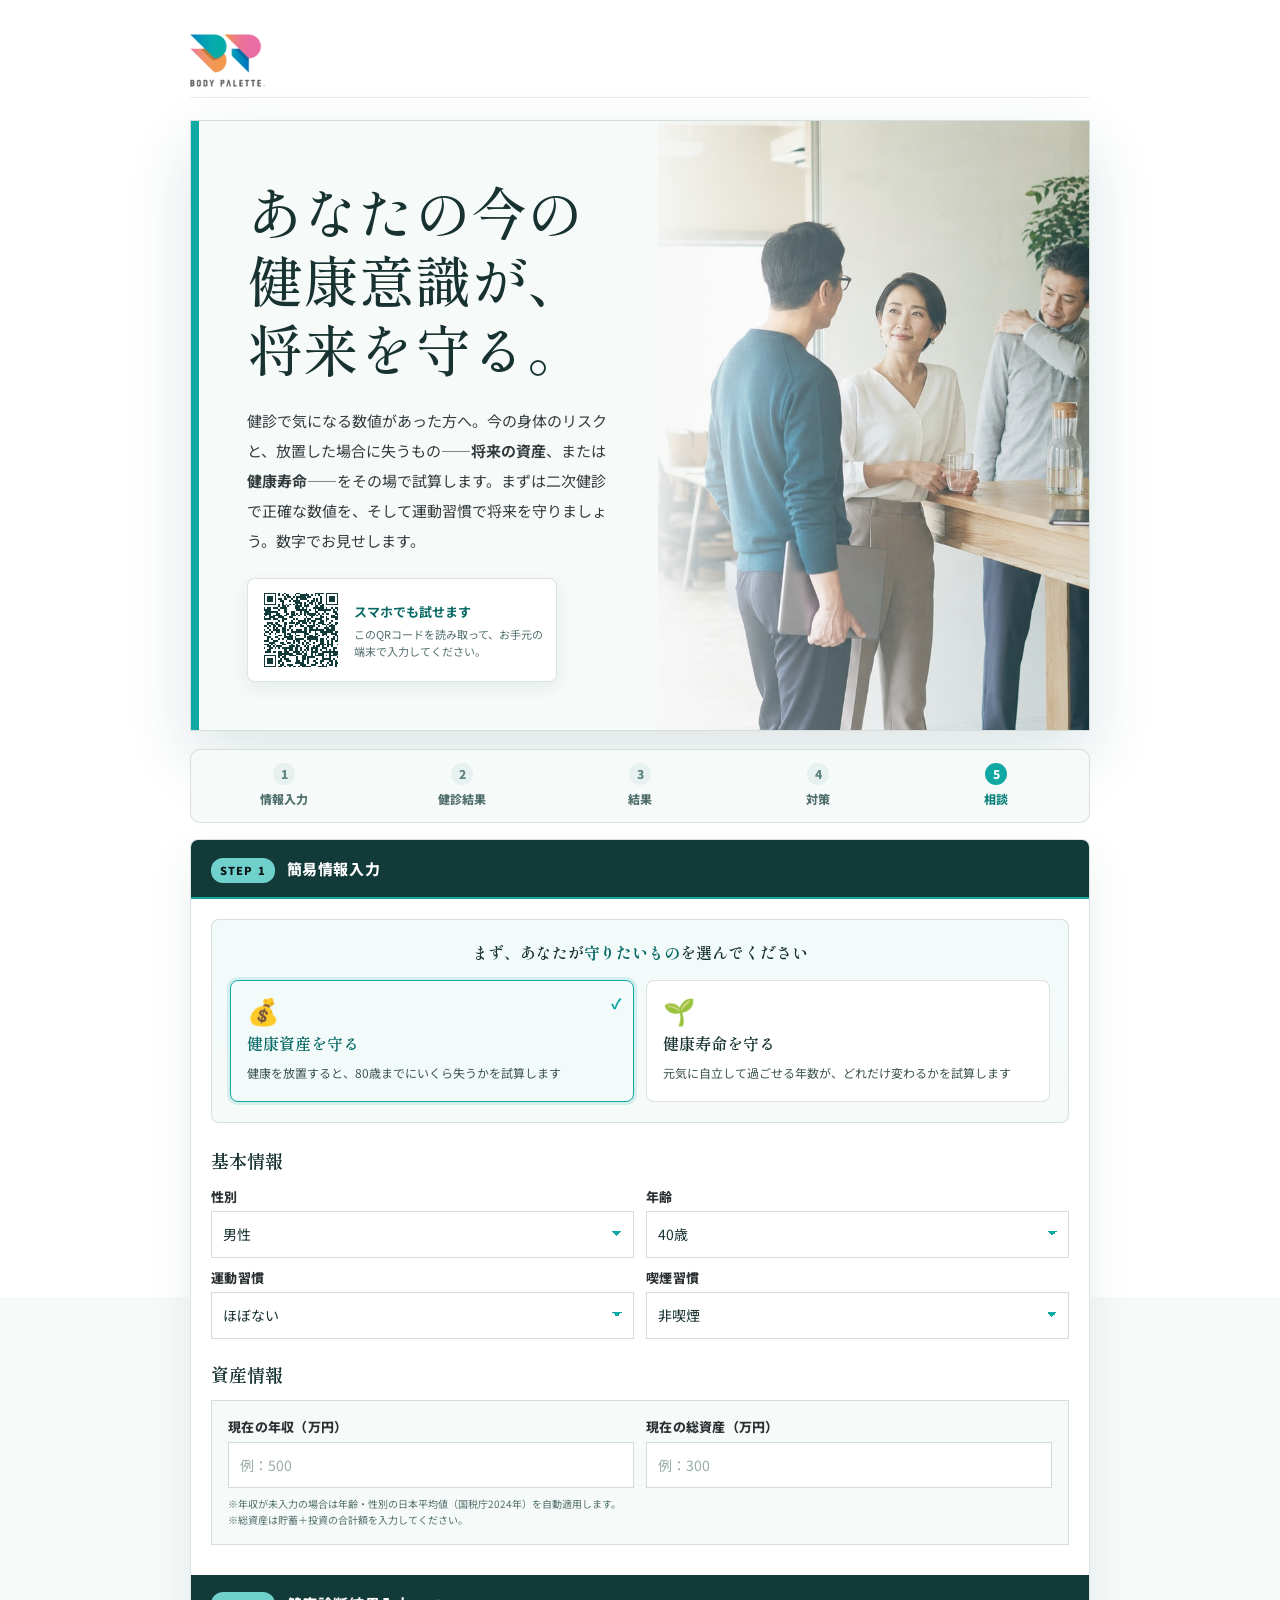
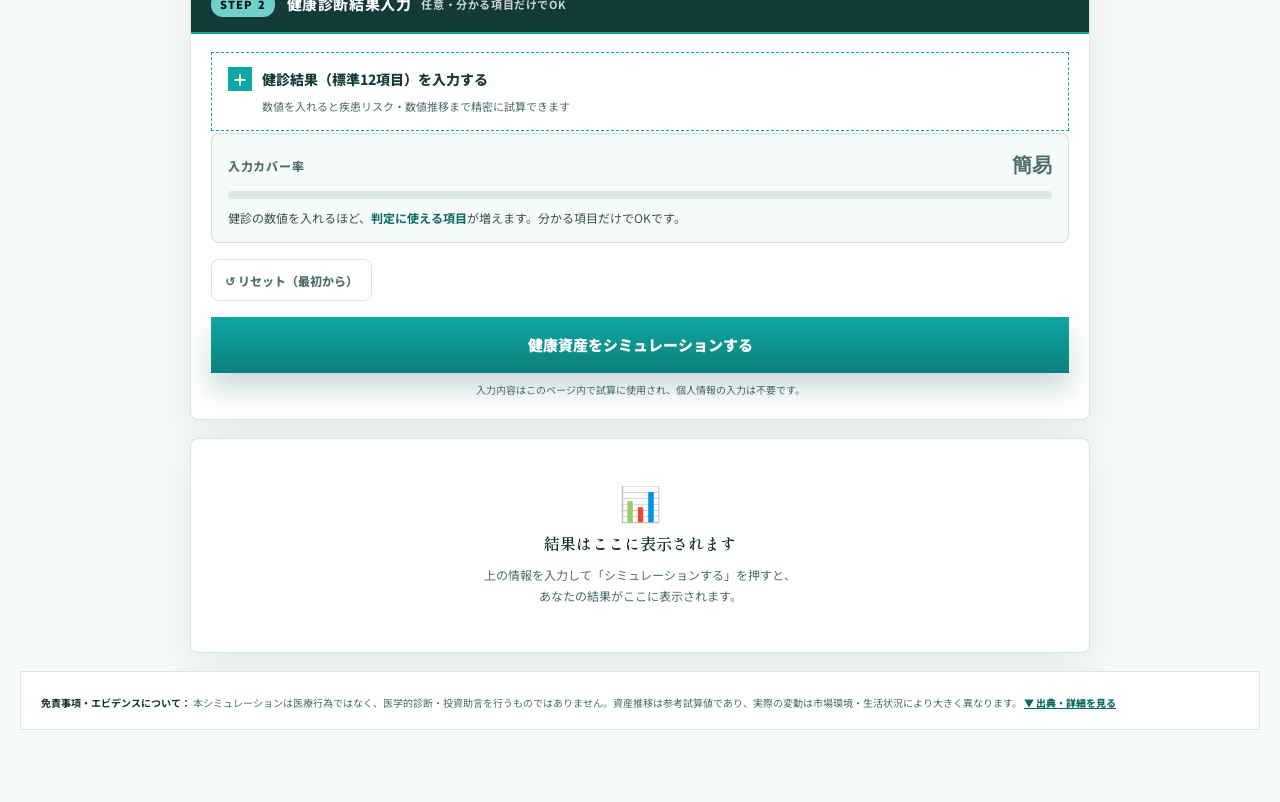
==== commit 0f800102: "fix: ルート(index.html)が7月の旧版のままだった問題を修正（最新ツールへリダイレクト） - GitHub Pages のルートURL(/) が古い body-palette 版を配信し" ====
--- a/index.html
+++ b/index.html
@@ -3,2145 +3,25 @@
 <head>
 <meta charset="UTF-8"/>
 <meta name="viewport" content="width=device-width,initial-scale=1.0"/>
-<title>BODY PALETTE | 健診データで将来資産を診る</title>
-<link rel="preconnect" href="https://fonts.googleapis.com"/>
-<link rel="preconnect" href="https://fonts.gstatic.com" crossorigin/>
-<link href="https://fonts.googleapis.com/css2?family=EB+Garamond:wght@400;500;600&family=Noto+Sans+JP:wght@300;400;500;700;900&family=Shippori+Mincho:wght@400;500;600;700&display=swap" rel="stylesheet"/>
+<title>BODY PALETTE 健康資産シミュレーター</title>
+<link rel="canonical" href="./health-asset-simulation.html"/>
+<!-- ルート(index.html)は最新ツールへ即リダイレクト。クエリ(?present=1 等)とハッシュは引き継ぐ -->
+<meta http-equiv="refresh" content="0; url=./health-asset-simulation.html"/>
+<script>
+  try { location.replace('./health-asset-simulation.html' + location.search + location.hash); }
+  catch (e) { location.href = './health-asset-simulation.html'; }
+</script>
 <style>
-:root{
-  --black:#070707; --white:#fff; --gray-50:#f7f8f7; --gray-100:#ecefed;
-  --gray-300:#cbd3d2; --smoke:#59696b; --smoke-dark:#314145;
-  --gold:#9a8866; --gold-2:#ddc989; --red:#b65b61; --orange:#9a8866;
-  --green:#68766c; --navy:#314145; --navy2:#59696b; --navy3:#070707;
-  --line:rgba(7,7,7,.14); --text:#171a1c; --muted:#687173;
-  --bg:#f7f8f7; --card:#fff;
-  --shadow:0 26px 60px rgba(30,40,42,.16);
-  --r:8px;
-}
-*{box-sizing:border-box;margin:0;padding:0;}
-body{font-family:"Noto Sans JP",-apple-system,BlinkMacSystemFont,"Hiragino Sans","Yu Gothic",sans-serif;
-  background:linear-gradient(180deg,#fff 0,#fff 54%,var(--gray-50) 54%,var(--gray-50) 100%);
-  color:var(--text);min-height:100vh;line-height:1.75;letter-spacing:0;overflow-x:hidden;}
-button,input,select{font:inherit;}
-img{display:block;max-width:100%;height:auto;}
-.page{width:min(1280px,calc(100% - 40px));margin:0 auto;padding:24px 0 72px;}
-
-/* brand */
-.brand-header{display:flex;align-items:center;justify-content:space-between;gap:24px;
-  min-height:74px;margin-bottom:22px;border-bottom:1px solid rgba(7,7,7,.08);}
-.brand-logo{display:flex;align-items:center;gap:16px;text-decoration:none;color:var(--black);}
-.brand-logo__mark{width:64px;height:64px;object-fit:contain;background:#070707;}
-.brand-logo__text{font-family:"EB Garamond",serif;font-size:24px;font-weight:500;
-  letter-spacing:.22em;line-height:1;color:var(--black);}
-.brand-logo__text span{display:block;margin-top:7px;font-family:"Noto Sans JP",sans-serif;
-  font-size:10px;font-weight:700;letter-spacing:.26em;color:var(--gold);}
-.brand-meta{display:flex;align-items:center;gap:14px;color:var(--muted);font-size:12px;font-weight:700;
-  letter-spacing:.12em;text-transform:uppercase;}
-.brand-meta span+span{padding-left:14px;border-left:1px solid var(--line);}
-
-/* hero */
-.hero{position:relative;display:grid;grid-template-columns:minmax(0,1.04fr) minmax(390px,.96fr);
-  min-height:430px;margin-bottom:18px;background:var(--gray-50);border:1px solid var(--line);
-  box-shadow:var(--shadow);overflow:hidden;}
-.hero::before{position:absolute;inset:0 auto 0 0;width:8px;background:var(--gold);content:"";}
-.hero-copy{position:relative;z-index:2;padding:56px 48px 48px 56px;}
-.section-label,.hero-tag{margin:0 0 18px;color:var(--gold);font-family:"EB Garamond",serif;
-  font-size:15px;font-weight:600;letter-spacing:.18em;text-transform:uppercase;}
-.hero h1{margin:0;font-family:"Shippori Mincho",serif;font-size:clamp(34px,4.4vw,56px);
-  font-weight:500;line-height:1.22;text-wrap:balance;}
-.hero-h1-nowrap{display:inline-block;white-space:nowrap;}
-.hero p{max-width:45em;margin:24px 0 0;color:#343b3d;font-size:15px;line-height:2;}
-.hero-points{display:grid;grid-template-columns:repeat(3,minmax(0,1fr));gap:10px;margin-top:34px;}
-.hero-point{min-height:78px;padding:14px 16px;background:var(--white);border:1px solid var(--line);}
-.hero-point span{display:block;color:var(--gold);font-family:"EB Garamond",serif;font-size:13px;
-  font-weight:600;letter-spacing:.16em;}
-.hero-point strong{display:block;margin-top:5px;font-size:14px;line-height:1.5;}
-.hero-visual{position:relative;min-height:430px;background:var(--smoke-dark);}
-.hero-visual img{width:100%;height:100%;min-height:430px;object-fit:cover;}
-.hero-visual::after{position:absolute;inset:0;background:linear-gradient(90deg,rgba(247,248,247,.92) 0%,rgba(247,248,247,.28) 30%,rgba(7,7,7,.12) 100%);content:"";}
-.hero-badge{position:absolute;right:22px;bottom:22px;z-index:2;min-width:218px;padding:18px 20px;
-  background:rgba(49,65,69,.94);border:1px solid rgba(221,201,137,.62);color:var(--white);
-  box-shadow:0 18px 34px rgba(10,18,20,.22);}
-.hero-badge .big{color:var(--gold-2);font-family:"EB Garamond",serif;font-size:32px;
-  font-weight:600;line-height:1;}
-.hero-badge .sub{margin-top:7px;font-size:12px;font-weight:700;letter-spacing:.06em;line-height:1.6;}
-
-/* steps */
-.steps{display:grid;grid-template-columns:repeat(3,1fr);gap:14px;margin-bottom:18px;}
-.step{display:flex;align-items:flex-start;gap:16px;min-height:112px;padding:22px 22px;
-  background:var(--white);border:1px solid var(--line);}
-.step-num{flex:0 0 auto;color:var(--gold);font-family:"EB Garamond",serif;font-size:38px;
-  font-weight:500;line-height:.9;}
-.step-text strong{display:block;margin-top:2px;color:var(--black);font-family:"Shippori Mincho",serif;
-  font-size:18px;font-weight:500;line-height:1.45;}
-.step-text span{display:block;margin-top:5px;color:var(--muted);font-size:12px;font-weight:700;}
-
-/* mobile tabs */
-.mobile-tabs{display:none;background:var(--white);border:1px solid var(--line);padding:4px;gap:4px;margin-bottom:12px;}
-.mtab{flex:1;border:none;background:transparent;color:var(--muted);
-  padding:10px 4px;font-size:12px;font-weight:800;
-  cursor:pointer;transition:.18s;}
-.mtab.on{background:var(--smoke-dark);color:#fff;}
-
-/* layout */
-.layout{display:grid;grid-template-columns:minmax(350px,392px) minmax(0,1fr);gap:18px;align-items:start;}
-.panel{background:var(--card);border:1px solid var(--line);box-shadow:0 18px 44px rgba(30,40,42,.08);overflow:hidden;}
-.ph{position:relative;background:var(--smoke-dark);color:#fff;padding:16px 20px;font-size:13px;
-  font-weight:800;letter-spacing:.06em;text-align:left;}
-.ph::after{position:absolute;left:0;right:0;bottom:0;height:2px;background:var(--gold);content:"";}
-.pb{padding:20px;}
-
-/* form */
-.sec-title{font-family:"Shippori Mincho",serif;font-size:18px;font-weight:600;color:var(--black);margin:20px 0 10px;}
-.sec-title:first-child{margin-top:0;}
-.subnote{font-size:12px;color:var(--muted);margin:-2px 0 10px;line-height:1.7;}
-.fg2{display:grid;grid-template-columns:1fr 1fr;gap:10px 12px;}
-.fg3{display:grid;grid-template-columns:1fr 1fr 1fr;gap:10px 12px;}
-.field{display:flex;flex-direction:column;gap:5px;}
-label{font-size:11px;font-weight:800;color:#32383a;letter-spacing:.04em;}
-input,select{width:100%;min-height:44px;border:1px solid rgba(7,7,7,.18);background:#fff;
-  border-radius:0;padding:10px 11px;font-size:14px;color:var(--text);outline:none;-webkit-appearance:none;
-  transition:border-color .18s,box-shadow .18s,background .18s;}
-select{background-image:linear-gradient(45deg,transparent 50%,var(--gold) 50%),linear-gradient(135deg,var(--gold) 50%,transparent 50%);
-  background-position:calc(100% - 16px) 19px,calc(100% - 11px) 19px;background-size:5px 5px,5px 5px;background-repeat:no-repeat;}
-input:focus,select:focus{border-color:var(--gold);box-shadow:0 0 0 3px rgba(154,136,102,.12);}
-input.err{border-color:var(--red);background:#fff9f9;}
-.ferr{font-size:10px;color:var(--red);font-weight:700;display:none;}
-.ferr.show{display:block;}
-.asset-box{background:var(--gray-50);border:1px solid var(--line);padding:16px;margin-bottom:4px;}
-.asset-box .asset-hint{font-size:10px;color:var(--muted);margin-top:8px;line-height:1.6;}
-.chips{display:flex;flex-wrap:wrap;gap:8px;}
-.chip{border:1px solid var(--line);background:#fff;color:var(--text);border-radius:0;padding:8px 12px;
-  font-size:12px;font-weight:800;cursor:pointer;user-select:none;min-height:38px;display:inline-flex;align-items:center;
-  transition:background .15s,border-color .15s,color .15s;}
-.chip.on{background:var(--smoke-dark);color:#fff;border-color:var(--smoke-dark);}
-.chk-grid{display:grid;grid-template-columns:1fr 1fr;gap:8px;}
-.chk{border:1px solid var(--line);background:#fff;display:flex;align-items:center;gap:8px;
-  font-size:12px;min-height:42px;overflow:hidden;padding:0 10px;}
-.chk label{display:flex;align-items:center;gap:7px;
-  padding:9px 0;width:100%;cursor:pointer;user-select:none;}
-.chk.checked{background:#f5f0e8;border-color:var(--gold);}
-.chk.checked label{color:var(--black);}
-.chk input[type=checkbox]{display:none;}
-.chk .check-icon{flex:0 0 18px;width:18px;height:18px;
-  border:1.5px solid #ccc4b0;background:#fff;position:relative;
-  transition:background .18s,border-color .18s;flex-shrink:0;}
-.chk.checked .check-icon{background:var(--gold);border-color:var(--gold);}
-.chk.checked .check-icon::after{
-  content:'';position:absolute;left:5px;top:1px;
-  width:5px;height:10px;
-  border:2px solid #fff;border-top:none;border-left:none;
-  transform:rotate(45deg);}
-.cta-btn,.reserve-cta{position:relative;margin-top:16px;width:100%;border:none;background:linear-gradient(180deg,#9a8866 0%,#77694f 100%);
-  color:#fff;padding:15px 18px;font-size:15px;font-weight:900;cursor:pointer;box-shadow:0 16px 26px rgba(80,68,45,.22);
-  min-height:52px;transition:transform .15s,box-shadow .15s;}
-.cta-btn:hover,.reserve-cta:hover{transform:translateY(-2px);box-shadow:0 20px 32px rgba(80,68,45,.26);}
-.cta-btn:active,.reserve-cta:active{opacity:.9;transform:scale(.99);}
-.privacy-note{font-size:10px;color:var(--muted);text-align:center;margin-top:8px;}
-
-/* risk bars */
-.risk-row{display:flex;align-items:center;gap:10px;padding:11px 0;border-bottom:1px solid rgba(7,7,7,.08);}
-.risk-row:last-child{border-bottom:none;}
-.risk-name{min-width:148px;font-weight:800;font-size:12px;line-height:1.45;}
-.bar{flex:1;height:8px;background:var(--gray-100);overflow:hidden;}
-.bar>span{display:block;height:100%;transition:width .5s;}
-.risk-lv{min-width:28px;font-size:11px;font-weight:900;text-align:right;}
-.prec-row{display:flex;align-items:center;justify-content:space-between;
-  margin-top:12px;padding:11px 12px;background:var(--gray-50);border:1px solid var(--line);}
-
-.trend-box{margin-top:14px;border:1px solid rgba(154,136,102,.35);background:#fbfaf7;padding:14px 16px;}
-.trend-title{font-size:13px;font-weight:900;color:var(--black);
-  display:flex;align-items:center;gap:6px;margin-bottom:8px;}
-.ev-tag{font-size:9px;padding:3px 7px;background:var(--smoke-dark);color:#fff;font-weight:900;white-space:nowrap;}
-.trend-row{display:flex;justify-content:space-between;align-items:flex-start;
-  gap:12px;padding:7px 0;border-bottom:1px solid rgba(7,7,7,.08);font-size:11px;}
-.trend-row:last-child{border-bottom:none;}
-.tlab{color:var(--text);flex:1;font-weight:600;}
-.tval{font-weight:800;color:var(--red);text-align:right;white-space:nowrap;}
-.tval.ok{color:var(--green);}
-.trend-src{font-size:9px;color:var(--muted);margin-top:9px;padding-top:9px;
-  border-top:1px solid rgba(7,7,7,.08);line-height:1.65;}
-
-/* asset graph */
-.graph-wrap{margin-top:16px;border:1px solid var(--line);padding:18px;background:#fff;}
-.graph-title{font-family:"Shippori Mincho",serif;font-size:20px;font-weight:600;color:var(--black);margin-bottom:3px;}
-.graph-sub{font-size:11px;color:var(--muted);margin-bottom:10px;}
-canvas{width:100%!important;height:auto!important;display:block;}
-.g-legend{display:flex;flex-wrap:wrap;gap:14px;margin-top:8px;font-size:10px;color:var(--muted);}
-.g-dot{width:9px;height:9px;border-radius:50%;display:inline-block;margin-right:3px;}
-
-/* loss summary */
-.loss-summary{margin-top:20px;}
-.loss-title{font-size:11px;font-weight:500;color:var(--muted);letter-spacing:.1em;margin-bottom:12px;text-transform:uppercase;}
-.loss-grid{display:grid;grid-template-columns:1fr 1fr 1fr;gap:8px;margin-bottom:8px;}
-.loss-card{background:#fff;border:1px solid var(--line);padding:14px 12px;text-align:center;border-radius:4px;}
-.loss-card .lc-label{font-size:10px;color:var(--muted);font-weight:400;line-height:1.6;}
-.loss-card .lc-val{font-size:18px;font-weight:300;color:var(--red);margin-top:6px;}
-.loss-total{background:rgba(49,65,69,.07);padding:16px;text-align:center;border-radius:4px;}
-.loss-total .lt-label{font-size:11px;color:var(--muted);font-weight:400;letter-spacing:.06em;}
-.loss-total .lt-val{color:var(--red);font-size:30px;font-weight:300;line-height:1.2;margin-top:5px;}
-.loss-total .lt-sub{font-size:10px;color:var(--muted);margin-top:5px;font-weight:300;}
-
-/* weekly invest box */
-.wi-box{margin-top:16px;background:linear-gradient(135deg,#1a2830 0%,#243038 100%);
-  border:1px solid rgba(221,201,137,.22);border-radius:10px;padding:22px 20px;text-align:center;}
-.wi-headline{font-size:11px;letter-spacing:.12em;color:#ddc989;font-weight:500;margin-bottom:16px;text-transform:uppercase;}
-.wi-calc{display:flex;align-items:center;justify-content:center;gap:8px;flex-wrap:wrap;margin-bottom:16px;}
-.wi-cell{text-align:center;min-width:88px;}
-.wi-num{font-size:18px;font-weight:600;color:#ff9090;line-height:1.2;}
-.wi-sub{font-size:9px;color:#7a9298;margin-top:3px;line-height:1.4;}
-.wi-op{font-size:22px;color:#5a7278;font-weight:300;padding:0 2px;align-self:flex-start;margin-top:4px;}
-.wi-result-cell{background:rgba(221,201,137,.1);border:1px solid rgba(221,201,137,.3);
-  border-radius:8px;padding:10px 18px;min-width:120px;}
-.wi-result-num{font-size:30px;font-weight:300;color:#ddc989;line-height:1.1;}
-.wi-result-sub{font-size:9px;color:#9ab0b4;margin-top:3px;}
-.wi-msg{font-size:12px;color:#9ab0b4;line-height:1.8;}
-.wi-diff-hl{color:#ddc989;font-weight:500;}
-@media(max-width:480px){.wi-calc{gap:5px;}.wi-result-num{font-size:24px;}}
-
-/* MetS判定バナー */
-.mets-banner{display:flex;align-items:flex-start;gap:12px;padding:14px 16px;
-  border-radius:5px;margin-top:14px;border-left:4px solid #e8a000;
-  background:#fff8e8;border:1px solid #e8c05a;border-left-width:4px;}
-.mets-icon{font-size:17px;line-height:1.3;flex-shrink:0;}
-.mets-title{font-size:13px;font-weight:700;color:#7a5000;margin-bottom:3px;}
-.mets-desc{font-size:11px;color:#9a7030;line-height:1.6;}
-.mets-banner.mets-red{background:#fff2f2;border-color:#e85a5a;border-left-color:#c44040;}
-.mets-banner.mets-red .mets-title{color:#8a2020;}
-.mets-banner.mets-red .mets-desc{color:#a04040;}
-
-/* life medical */
-.med-box{margin-top:16px;border:1px solid rgba(104,118,108,.28);background:#f8faf8;padding:16px;}
-.med-title{font-size:13px;font-weight:900;color:var(--smoke-dark);margin-bottom:10px;}
-.med-table{width:100%;border-collapse:collapse;font-size:11px;}
-.med-table th,.med-table td{padding:8px 8px;border-bottom:1px solid rgba(7,7,7,.1);text-align:left;}
-.med-table th{color:var(--smoke-dark);font-size:10px;background:#edf1ed;}
-.med-table .hi{color:var(--red);font-weight:800;}
-.med-note{font-size:9px;color:var(--muted);margin-top:8px;line-height:1.6;}
-
-.age80-box{margin-top:16px;background:linear-gradient(135deg,#1c2426,var(--smoke-dark));
-  padding:22px 18px;color:#fff;display:grid;
-  grid-template-columns:1fr 1fr;gap:1px;
-  border:1px solid rgba(221,201,137,.18);}
-.a80-item{text-align:center;padding:0 16px;}
-.a80-item+.a80-item{border-left:1px solid rgba(255,255,255,.12);}
-.a80-label{font-size:10px;color:rgba(255,255,255,.62);font-weight:300;letter-spacing:.05em;}
-.a80-val{color:#ffe066;font-size:26px;font-weight:300;margin-top:6px;line-height:1.1;}
-.a80-val.loss{color:#ff6b6b;}
-.a80-diff{font-size:11px;color:rgba(255,255,255,.62);margin-top:5px;font-weight:300;}
-.reserve-cta{background:linear-gradient(180deg,#657577 0%,#34474b 100%);box-shadow:0 16px 26px rgba(37,55,58,.2);}
-
-/* disclaimer */
-.disclaimer{margin-top:18px;background:var(--white);border:1px solid var(--line);padding:18px 20px;
-  font-size:10px;color:var(--muted);line-height:1.75;}
-.disclaimer strong{color:var(--text);}
-.disc-toggle{cursor:pointer;color:var(--gold);font-weight:800;
-  display:inline-block;margin-top:4px;font-size:10px;}
-.disc-detail{display:none;margin-top:6px;}
-.disc-detail.open{display:block;}
-
-@media(max-width:1100px){
-  .layout{grid-template-columns:1fr;}
-  .steps{grid-template-columns:repeat(3,1fr);}
-  .hero{grid-template-columns:1fr;}
-  .hero-visual{min-height:320px;}
-  .hero-visual img{min-height:320px;}
-}
-@media(max-width:768px){
-  .page{width:min(100% - 20px,1280px);padding:10px 0 48px;}
-  .brand-header{align-items:flex-start;min-height:auto;padding:10px 0 16px;}
-  .brand-logo__mark{width:54px;height:54px;}
-  .brand-logo__text{font-size:18px;}
-  .brand-meta{display:none;}
-  .hero{min-height:auto;margin-bottom:12px;}
-  .hero-copy{padding:34px 26px 30px 30px;}
-  .hero::before{width:5px;}
-  .hero h1{font-size:31px;line-height:1.32;}
-  .hero p{font-size:13px;line-height:1.9;}
-  .hero-points{grid-template-columns:1fr;gap:8px;margin-top:24px;}
-  .hero-point{min-height:auto;}
-  .hero-badge{right:14px;bottom:14px;min-width:180px;padding:14px 16px;}
-  .hero-visual{min-height:240px;}
-  .hero-visual img{min-height:240px;}
-  .steps{grid-template-columns:1fr;gap:8px;}
-  .step{min-height:auto;padding:16px 18px;}
-  .step-num{font-size:32px;}
-  .mobile-tabs{display:flex;}
-  .layout{grid-template-columns:1fr;gap:0;}
-  .panel{display:none;margin-top:10px;}
-  .panel.active-panel{display:block;}
-  .fg2{grid-template-columns:1fr 1fr;}
-  .fg3{grid-template-columns:1fr 1fr;}
-  .loss-grid{grid-template-columns:1fr;}
-  .age80-box{grid-template-columns:1fr 1fr;}
-  input,select{font-size:16px;}
-  .risk-name{min-width:118px;}
-}
-@media(max-width:400px){
-  .hero h1{font-size:27px;}
-  .fg2,.fg3{grid-template-columns:1fr;}
-  .chk-grid{grid-template-columns:1fr;}
-  .age80-box{grid-template-columns:1fr;}
-  .trend-row{display:block;}
-  .tval{text-align:left;margin-top:3px;white-space:normal;}
-}
-
-/* ── CONSENT MODAL ── */
-.consent-overlay,.form-overlay{position:fixed;inset:0;background:rgba(7,7,7,.72);z-index:9000;
-  display:flex;align-items:center;justify-content:center;padding:20px;overflow-y:auto;
-  opacity:0;pointer-events:none;transition:opacity .25s;}
-.consent-overlay.open,.form-overlay.open{opacity:1;pointer-events:all;}
-.consent-modal{background:#fff;max-width:480px;width:100%;box-shadow:0 32px 64px rgba(7,7,7,.28);
-  position:relative;margin:auto;}
-.consent-head{background:var(--smoke-dark);color:#fff;padding:20px 24px;position:relative;}
-.consent-head::after{position:absolute;left:0;right:0;bottom:0;height:2px;background:var(--gold);content:"";}
-.consent-head h3{font-family:"Shippori Mincho",serif;font-size:18px;font-weight:600;margin-bottom:4px;}
-.consent-head p{font-size:11px;color:rgba(255,255,255,.76);}
-.consent-body{padding:24px;}
-.consent-body p{font-size:13px;line-height:1.85;color:#3a4446;margin-bottom:16px;}
-.consent-points{background:var(--gray-50);border:1px solid var(--line);padding:14px;
-  margin-bottom:16px;list-style:none;}
-.consent-points li{font-size:12px;color:var(--text);padding:4px 0 4px 18px;
-  position:relative;line-height:1.6;}
-.consent-points li::before{content:"✓";position:absolute;left:0;color:var(--green);font-weight:900;}
-.consent-check-row{display:flex;align-items:flex-start;gap:10px;
-  border:1px solid rgba(154,136,102,.4);background:#fbfaf7;padding:12px;margin-bottom:20px;}
-.consent-check-row{cursor:pointer;}
-.consent-check-row input[type=checkbox]{display:none;}
-.check-icon{flex:0 0 22px;width:22px;height:22px;border:1.5px solid var(--gold);
-  background:#fff;position:relative;margin-top:2px;transition:background .18s;}
-.consent-check-row input[type=checkbox]:checked + .check-icon{background:var(--gold);}
-.consent-check-row input[type=checkbox]:checked + .check-icon::after{
-  content:'';position:absolute;left:6px;top:2px;
-  width:6px;height:11px;
-  border:2px solid #fff;border-top:none;border-left:none;
-  transform:rotate(45deg);}
-.check-label{font-size:12px;line-height:1.7;color:var(--text);font-weight:700;}
-.consent-btn{width:100%;background:linear-gradient(180deg,#9a8866 0%,#77694f 100%);
-  color:#fff;border:none;padding:14px;font-size:15px;font-weight:900;cursor:pointer;
-  opacity:.45;pointer-events:none;transition:opacity .18s,transform .15s;}
-.consent-btn.enabled{opacity:1;pointer-events:all;}
-.consent-btn.enabled:hover{transform:translateY(-2px);}
-.consent-cancel{display:block;text-align:center;margin-top:10px;
-  font-size:11px;color:var(--muted);cursor:pointer;text-decoration:underline;border:none;
-  background:none;width:100%;}
-
-/* ── CONSULT FORM MODAL ── */
-.form-overlay{align-items:flex-start;}
-.form-modal{background:#fff;max-width:580px;width:100%;box-shadow:0 32px 64px rgba(7,7,7,.28);
-  margin:auto;position:relative;}
-.form-modal-head{background:var(--smoke-dark);color:#fff;padding:20px 24px 22px;position:relative;}
-.form-modal-head::after{position:absolute;left:0;right:0;bottom:0;height:2px;background:var(--gold);content:"";}
-.form-modal-head h3{font-family:"Shippori Mincho",serif;font-size:20px;font-weight:600;margin-bottom:5px;}
-.form-modal-head p{font-size:12px;color:rgba(255,255,255,.78);}
-.form-modal-close{position:absolute;top:14px;right:14px;background:none;border:none;
-  color:rgba(255,255,255,.7);font-size:24px;cursor:pointer;line-height:1;padding:4px 8px;}
-.form-modal-close:hover{color:#fff;}
-.form-modal-body{padding:24px;}
-.form-disclaimer{background:#fbfaf7;border:1px solid rgba(154,136,102,.35);
-  padding:14px;margin-bottom:22px;font-size:11px;color:#4a5658;line-height:1.85;}
-.form-disclaimer strong{color:var(--smoke-dark);display:block;margin-bottom:3px;}
-.form-sec{margin-bottom:22px;}
-.form-sec-title{font-size:10px;font-weight:900;color:var(--gold);letter-spacing:.14em;
-  text-transform:uppercase;margin-bottom:10px;padding-bottom:6px;border-bottom:1px solid var(--line);}
-.form-sec .field{margin-bottom:10px;}
-.req{color:var(--red);font-size:10px;font-weight:900;margin-left:3px;}
-.opt-tag{color:var(--muted);font-size:10px;font-weight:700;margin-left:3px;}
-textarea{width:100%;min-height:80px;border:1px solid rgba(7,7,7,.18);background:#fff;
-  padding:10px 11px;font-size:14px;color:var(--text);resize:vertical;outline:none;
-  font-family:inherit;border-radius:0;transition:border-color .18s;}
-textarea:focus{border-color:var(--gold);box-shadow:0 0 0 3px rgba(154,136,102,.12);}
-.fg-full{grid-column:1/-1;}
-.form-submit{width:100%;background:linear-gradient(180deg,#9a8866 0%,#77694f 100%);
-  color:#fff;border:none;padding:16px;font-size:16px;font-weight:900;cursor:pointer;
-  margin-top:8px;box-shadow:0 10px 22px rgba(80,68,45,.22);transition:transform .15s,opacity .15s;}
-.form-submit:hover{transform:translateY(-2px);}
-.form-submit:disabled{opacity:.5;pointer-events:none;}
-.form-success{display:none;text-align:center;padding:48px 24px;}
-.form-success.show{display:block;}
-.form-success .fs-icon{font-size:52px;margin-bottom:18px;}
-.form-success h4{font-family:"Shippori Mincho",serif;font-size:22px;font-weight:600;margin-bottom:10px;}
-.form-success p{font-size:13px;color:var(--muted);line-height:1.85;}
-
-/* ── TOP CTA STRIP ── */
-.top-cta-strip{display:flex;align-items:center;justify-content:space-between;gap:16px;
-  background:linear-gradient(90deg,#5a6475 0%,#485260 100%);
-  border:1px solid rgba(221,201,137,.18);padding:14px 20px;margin-bottom:18px;}
-.top-cta-strip p{color:rgba(255,255,255,.88);font-family:"Noto Sans JP",sans-serif;
-  font-size:13px;font-weight:400;line-height:1.6;flex:1;margin:0;}
-.top-cta-strip p span{display:block;color:rgba(221,201,137,.82);font-size:11px;font-weight:400;margin-top:3px;}
-.cta-inline{flex:0 0 auto;background:linear-gradient(180deg,#9a8866 0%,#77694f 100%);
-  color:#fff;border:none;padding:11px 20px;font-family:"Noto Sans JP",sans-serif;
-  font-size:13px;font-weight:700;cursor:pointer;letter-spacing:.04em;
-  white-space:nowrap;box-shadow:0 8px 16px rgba(80,68,45,.22);transition:transform .15s;}
-.cta-inline:hover{transform:translateY(-2px);}
-
-/* ── MID CTA ── */
-.mid-cta{background:linear-gradient(135deg,#485260,#5a6475);
-  border:1px solid rgba(221,201,137,.18);padding:22px 24px;margin-bottom:18px;
-  display:flex;align-items:center;gap:20px;}
-.mid-cta-text{flex:1;color:#fff;}
-.mid-cta-text strong{display:block;font-family:"Shippori Mincho",serif;font-size:17px;
-  font-weight:500;margin-bottom:5px;}
-.mid-cta-text span{font-family:"Noto Sans JP",sans-serif;font-size:12px;font-weight:400;
-  color:rgba(255,255,255,.76);line-height:1.7;}
-@media(max-width:768px){
-  .top-cta-strip{flex-direction:column;align-items:stretch;gap:10px;}
-  .top-cta-strip p{text-align:center;}
-  .mid-cta{flex-direction:column;gap:14px;}
-  .mid-cta .cta-inline{width:100%;text-align:center;padding:13px;}
-}
-
-/* ── SERVICE CTA GRID ── */
-.service-cta-section{margin-top:16px;}
-.service-cta-label{font-size:10px;font-weight:700;color:var(--muted);
-  letter-spacing:.14em;text-transform:uppercase;margin-bottom:10px;}
-.service-cta-grid{display:grid;grid-template-columns:repeat(3,1fr);gap:10px;}
-.service-card{background:var(--smoke-dark);border:1px solid rgba(221,201,137,.18);
-  padding:18px 16px;display:flex;flex-direction:column;gap:6px;transition:border-color .18s;}
-.service-card:hover{border-color:rgba(221,201,137,.5);}
-.sc-badge{font-size:9px;font-weight:800;letter-spacing:.12em;color:var(--gold-2);
-  text-transform:uppercase;padding:3px 7px;border:1px solid rgba(221,201,137,.35);
-  display:inline-block;width:fit-content;}
-.sc-title{font-family:"Shippori Mincho",serif;font-size:15px;font-weight:500;
-  color:#fff;line-height:1.45;margin-top:4px;}
-.sc-desc{font-size:11px;color:rgba(255,255,255,.65);line-height:1.7;flex:1;margin-top:2px;}
-.sc-btn{margin-top:10px;background:transparent;border:1px solid rgba(221,201,137,.45);
-  color:var(--gold-2);padding:10px 12px;font-family:"Noto Sans JP",sans-serif;
-  font-size:12px;font-weight:700;cursor:pointer;letter-spacing:.06em;
-  transition:background .18s,color .18s,border-color .18s;text-align:center;}
-.sc-btn:hover{background:var(--gold);color:#fff;border-color:var(--gold);}
-.service-note{font-size:10px;color:var(--muted);text-align:center;margin-top:8px;}
-@media(max-width:768px){
-  .service-cta-grid{grid-template-columns:1fr;}
-}
-
-/* ── STICKY MOBILE CTA ── */
-.sticky-cta{display:none;position:fixed;bottom:0;left:0;right:0;z-index:800;
-  background:linear-gradient(180deg,#9a8866 0%,#77694f 100%);
-  color:#fff;border:none;padding:15px;font-size:15px;font-weight:900;
-  cursor:pointer;box-shadow:0 -4px 18px rgba(80,68,45,.24);text-align:center;
-  letter-spacing:.04em;border-top:1px solid rgba(221,201,137,.3);}
-@media(max-width:768px){
-  .sticky-cta{display:block;}
-  .page{padding-bottom:72px!important;}
-}
+  html,body{height:100%;}
+  body{margin:0;display:flex;align-items:center;justify-content:center;text-align:center;padding:24px;
+    font-family:"Hiragino Sans","Noto Sans JP",Meiryo,sans-serif;background:#0c2523;color:#fff;line-height:1.9;}
+  a{color:#7fe0d8;font-weight:700;}
 </style>
 </head>
 <body>
-<div class="page">
-
-<!-- ══════════════════════════════════════
-     CONSENT MODAL（シミュレーション前同意）
-══════════════════════════════════════ -->
-<div class="consent-overlay" id="consentOverlay" role="dialog" aria-modal="true" aria-labelledby="consentTitle">
-  <div class="consent-modal">
-    <div class="consent-head">
-      <h3 id="consentTitle">シミュレーション実行の前に</h3>
-      <p>データの取り扱いについてご確認ください</p>
-    </div>
-    <div class="consent-body">
-      <p>本シミュレーションは、入力いただいた健診データ・資産情報をもとに、健康リスクと将来資産への影響を試算するツールです。</p>
-      <ul class="consent-points">
-        <li>入力データはお使いのブラウザ内のみで処理されます</li>
-        <li>入力内容はサーバーへ送信・保存されません</li>
-        <li>氏名・住所等の個人を特定する情報の入力は不要です</li>
-        <li>結果は参考試算値であり、医療診断・投資助言ではありません</li>
-      </ul>
-      <label class="consent-check-row" for="consentCheck">
-        <input type="checkbox" id="consentCheck">
-        <span class="check-icon"></span>
-        <span class="check-label">上記の内容を理解し、データがブラウザ内のみで処理されることに同意してシミュレーションを実行します</span>
-      </label>
-      <button class="consent-btn" id="consentOkBtn" disabled>シミュレーションを実行する</button>
-      <button class="consent-cancel" id="consentCancelBtn">キャンセル</button>
-    </div>
+  <div>
+    <p>BODY PALETTE 健康資産シミュレーターへ移動しています…</p>
+    <p><a href="./health-asset-simulation.html">自動で移動しない場合は、こちらをタップしてください</a></p>
   </div>
-</div>
-
-<!-- ══════════════════════════════════════
-     CONSULT FORM MODAL（相談フォーム）
-══════════════════════════════════════ -->
-<div class="form-overlay" id="formOverlay" role="dialog" aria-modal="true" aria-labelledby="formTitle">
-  <div class="form-modal">
-    <div class="form-modal-head">
-      <h3 id="formTitle">FRACTAL WORKOUTに相談する</h3>
-      <p>無料カウンセリング ｜ オンライン・対面どちらでも対応</p>
-      <button class="form-modal-close" id="formCloseBtn" aria-label="閉じる">×</button>
-    </div>
-    <div class="form-modal-body">
-
-      <!-- 成功メッセージ -->
-      <div class="form-success" id="formSuccess">
-        <div class="fs-icon">✅</div>
-        <h4>送信が完了しました</h4>
-        <p>ご相談内容を受け付けました。<br>担当スタッフより2営業日以内にご連絡いたします。</p>
-      </div>
-
-      <!-- フォーム本体 -->
-      <form id="consultForm" novalidate>
-
-        <div class="form-disclaimer">
-          <strong>ご注意</strong>
-          本カウンセリングは、運動・コンディショニングに関するご相談をお伺いするものです。医療行為、診断、治療、処方を行うものではありません。既往歴や医師からの運動制限がある場合は、事前にその内容をご共有ください。
-        </div>
-
-        <!-- 必須項目 -->
-        <div class="form-sec">
-          <div class="form-sec-title">必須項目</div>
-          <div class="fg2">
-            <div class="field">
-              <label for="f-name">氏名<span class="req">必須</span></label>
-              <input type="text" id="f-name" name="name" placeholder="山田 太郎" required autocomplete="name">
-            </div>
-            <div class="field">
-              <label for="f-email">メールアドレス<span class="req">必須</span></label>
-              <input type="email" id="f-email" name="email" placeholder="example@email.com" required autocomplete="email">
-            </div>
-            <div class="field">
-              <label for="f-tel">電話番号<span class="req">必須</span></label>
-              <input type="tel" id="f-tel" name="tel" placeholder="090-0000-0000" required autocomplete="tel">
-            </div>
-            <div class="field">
-              <label for="f-contact">希望する連絡方法<span class="req">必須</span></label>
-              <select id="f-contact" name="contact_method" required>
-                <option value="">選択してください</option>
-                <option value="email">メール</option>
-                <option value="tel">電話</option>
-                <option value="either">どちらでも可</option>
-              </select>
-            </div>
-          </div>
-          <div class="field" style="margin-top:10px;">
-            <label for="f-purpose">相談希望内容<span class="req">必須</span></label>
-            <select id="f-purpose" name="purpose" required>
-              <option value="">選択してください</option>
-              <option value="shoulder_back">肩こり、腰痛、姿勢改善について相談したい</option>
-              <option value="exercise_lack">運動不足を改善したい</option>
-              <option value="lifestyle_disease">生活習慣病予防、体力低下について相談したい</option>
-              <option value="doctor_recommend">医師から運動を勧められている</option>
-              <option value="pilates_pt">ピラティス、パーソナルトレーニングを体験したい</option>
-              <option value="corporate">法人、健康経営、保健事業について相談したい</option>
-              <option value="other">その他</option>
-            </select>
-          </div>
-          <div class="field" style="margin-top:10px;">
-            <label for="f-datetime">希望日時<span class="req">必須</span></label>
-            <input type="text" id="f-datetime" name="preferred_datetime" placeholder="例：平日午前、または第1・3土曜日午後など">
-          </div>
-        </div>
-
-        <!-- 任意項目 -->
-        <div class="form-sec">
-          <div class="form-sec-title">任意項目（より適切なご提案のために）</div>
-          <div class="field" style="margin-bottom:10px;">
-            <label for="f-symptom">現在の身体の悩み<span class="opt-tag">任意</span></label>
-            <textarea id="f-symptom" name="symptom" placeholder="例：慢性的な腰痛、デスクワークでの肩こり など"></textarea>
-          </div>
-          <div class="fg2">
-            <div class="field">
-              <label for="f-exp">運動経験<span class="opt-tag">任意</span></label>
-              <select id="f-exp" name="exercise_exp">
-                <option value="">選択してください</option>
-                <option value="none">ほとんどない</option>
-                <option value="light">軽い運動程度（ウォーキング等）</option>
-                <option value="gym">ジム・スポーツクラブ経験あり</option>
-                <option value="pt">パーソナルトレーニング経験あり</option>
-                <option value="athlete">競技スポーツ経験あり</option>
-              </select>
-            </div>
-            <div class="field">
-              <label for="f-freq">通える頻度<span class="opt-tag">任意</span></label>
-              <select id="f-freq" name="frequency">
-                <option value="">選択してください</option>
-                <option value="weekly_1">週1回程度</option>
-                <option value="weekly_2">週2回程度</option>
-                <option value="weekly_3">週3回以上</option>
-                <option value="monthly">月数回</option>
-                <option value="undecided">未定</option>
-              </select>
-            </div>
-          </div>
-          <div class="field" style="margin-top:10px;">
-            <label for="f-goal">目的<span class="opt-tag">任意</span></label>
-            <select id="f-goal" name="goal">
-              <option value="">選択してください</option>
-              <option value="health">健康維持・増進</option>
-              <option value="diet">ダイエット・体型改善</option>
-              <option value="rehab">痛み・不調の改善・リハビリ</option>
-              <option value="performance">パフォーマンス向上</option>
-              <option value="checkup">健診値の改善</option>
-              <option value="habit">運動習慣の形成</option>
-            </select>
-          </div>
-          <div class="field" style="margin-top:10px;">
-            <label for="f-medical">既往歴または医師からの運動制限の有無<span class="opt-tag">任意</span></label>
-            <select id="f-medical" name="medical_history">
-              <option value="">選択してください</option>
-              <option value="none">特になし</option>
-              <option value="has_restriction">医師から運動制限を受けている</option>
-              <option value="has_history">既往歴あり（詳細は備考欄へ）</option>
-            </select>
-          </div>
-          <div class="field" style="margin-top:10px;">
-            <label for="f-note">入会前に確認したいこと<span class="opt-tag">任意</span></label>
-            <textarea id="f-note" name="note" placeholder="料金・スケジュール・施設設備などご自由にどうぞ"></textarea>
-          </div>
-        </div>
-
-        <button type="submit" class="form-submit" id="formSubmitBtn">送信する — 無料カウンセリングを申し込む</button>
-        <p class="privacy-note" style="margin-top:8px;">送信内容はSSL暗号化により保護されます。スパムメールは送信しません。</p>
-      </form>
-
-    </div>
-  </div>
-</div>
-
-<header class="brand-header">
-  <a class="brand-logo" href="#layout" aria-label="BODY PALETTE 健康資産シミュレーションへ">
-    <img class="brand-logo__mark" src="./assets/images/fractal-workout-logo.webp" alt="FRACTAL WORKOUT">
-    <div class="brand-logo__text">BODY PALETTE<span>by FRACTAL WORKOUT｜健診 × 将来資産 シミュレーター</span></div>
-  </a>
-</header>
-
-<!-- TOP CTA STRIP -->
-<div class="top-cta-strip" id="topCta">
-  <p>健診で気になる数値が出た方へ — まずは無料でご相談ください<span>FRACTAL WORKOUT ｜ 特定保健指導・二次検診サポート対応</span></p>
-  <button class="cta-inline" data-cta-pos="top">FRACTAL WORKOUTに相談する</button>
-</div>
-
-<!-- HERO -->
-<section class="hero">
-  <div class="hero-copy">
-    <div class="hero-tag">健診で引っかかった方へ</div>
-    <h1>健診結果が、<br><span class="hero-h1-nowrap">将来資産を決める。</span></h1>
-    <p>健診票の数値を入力するだけで、6疾患リスクと80歳までの資産推移を試算。要再検査・特定保健指導の対象になった方が、今すぐ取るべき行動を数字で把握できます。</p>
-    <div class="hero-points">
-      <div class="hero-point"><span>01</span><strong>健診票をそのまま入力可</strong></div>
-      <div class="hero-point"><span>02</span><strong>6疾患リスクを数値化</strong></div>
-      <div class="hero-point"><span>03</span><strong>80歳資産への影響を表示</strong></div>
-    </div>
-  </div>
-  <div class="hero-visual">
-    <img src="./assets/images/interior-logo-wall.jpg" alt="FRACTAL WORKOUT 原宿のエントランス">
-    <div class="hero-badge">
-      <div class="big">80</div>
-      <div class="sub">歳までの健康資産を<br>その場でシミュレーション</div>
-    </div>
-  </div>
-</section>
-
-<!-- STEPS -->
-<section class="steps">
-  <div class="step"><div class="step-num">01</div><div class="step-text"><strong>基本情報・資産入力</strong><span>性別・年齢・年収・総資産</span></div></div>
-  <div class="step"><div class="step-num">02</div><div class="step-text"><strong>健診データ入力</strong><span>健診票の数値をそのまま入力</span></div></div>
-  <div class="step"><div class="step-num">03</div><div class="step-text"><strong>リスクと将来資産を確認</strong><span>80歳までの推移と損失額</span></div></div>
-</section>
-
-<!-- MID CTA -->
-<div class="mid-cta" id="midCta">
-  <div class="mid-cta-text">
-    <strong>健診結果をプロと一緒に読み解く</strong>
-    <span>シミュレーション結果をもとに、あなたに合った改善プランをご提案します。<br>初回相談は無料・予約不要（オンライン可）。</span>
-  </div>
-  <button class="cta-inline" data-cta-pos="middle">FRACTAL WORKOUTに相談する</button>
-</div>
-
-<!-- MOBILE TABS -->
-<div class="mobile-tabs" id="mtabs">
-  <button class="mtab on" data-p="0">① 入力</button>
-  <button class="mtab" data-p="1">② 結果</button>
-</div>
-
-<div class="layout" id="layout">
-
-<!-- PANEL 1: INPUT -->
-<div class="panel active-panel" id="p0">
-  <div class="ph">STEP 1–2 ｜ 情報入力</div>
-  <div class="pb">
-
-    <div class="sec-title">基本情報</div>
-    <div class="fg2">
-      <div class="field">
-        <label for="gender">性別</label>
-        <select id="gender"><option value="male">男性</option><option value="female">女性</option></select>
-      </div>
-      <div class="field">
-        <label for="age">年齢</label>
-        <select id="age"></select>
-      </div>
-      <div class="field">
-        <label for="habit">運動習慣</label>
-        <select id="habit">
-          <option value="none">ほぼない</option>
-          <option value="light">月数回</option>
-          <option value="medium">週1-2回</option>
-          <option value="high">週3回以上</option>
-        </select>
-      </div>
-      <div class="field">
-        <label for="smoking">喫煙習慣</label>
-        <select id="smoking">
-          <option value="never">非喫煙</option>
-          <option value="past">過去喫煙（禁煙済み）</option>
-          <option value="current">現在喫煙中</option>
-        </select>
-      </div>
-    </div>
-
-    <div class="sec-title">資産情報</div>
-    <div class="asset-box">
-      <div class="fg2">
-        <div class="field">
-          <label for="income">現在の年収（万円）</label>
-          <input id="income" type="number" inputmode="decimal" placeholder="例：500">
-        </div>
-        <div class="field">
-          <label for="assets">現在の総資産（万円）</label>
-          <input id="assets" type="number" inputmode="decimal" placeholder="例：300">
-        </div>
-      </div>
-      <div class="asset-hint">
-        ※年収が未入力の場合は年齢・性別の日本平均値（国税庁2024年）を自動適用します。<br>
-        ※総資産は貯蓄＋投資の合計額を入力してください。
-      </div>
-    </div>
-
-    <div class="sec-title">健診データ（任意・空欄OK）</div>
-    <div class="subnote">入力した項目が多いほど精度が上がります。全項目空欄でも判定できます。</div>
-    <div class="fg2">
-      <div class="field"><label for="height">身長 (cm)</label><input id="height" type="number" inputmode="decimal" placeholder="170" min="100" max="250"><span class="ferr" id="e-height">100〜250cmで入力</span></div>
-      <div class="field"><label for="weight">体重 (kg)</label><input id="weight" type="number" inputmode="decimal" placeholder="68" min="20" max="300"><span class="ferr" id="e-weight">20〜300kgで入力</span></div>
-      <div class="field"><label for="waist">腹囲 (cm)</label><input id="waist" type="number" inputmode="decimal" placeholder="85" min="40" max="200"><span class="ferr" id="e-waist">40〜200cmで入力</span></div>
-      <div class="field"><label for="sbp">収縮期血圧 (mmHg)</label><input id="sbp" type="number" inputmode="decimal" placeholder="128" min="60" max="260"><span class="ferr" id="e-sbp">60〜260で入力</span></div>
-      <div class="field"><label for="dbp">拡張期血圧 (mmHg)</label><input id="dbp" type="number" inputmode="decimal" placeholder="82" min="40" max="160"><span class="ferr" id="e-dbp">40〜160で入力</span></div>
-      <div class="field"><label for="glucose">空腹時血糖 (mg/dL)</label><input id="glucose" type="number" inputmode="decimal" placeholder="105" min="40" max="600"><span class="ferr" id="e-glucose">40〜600で入力</span></div>
-      <div class="field"><label for="hba1c">HbA1c (%)</label><input id="hba1c" type="number" inputmode="decimal" step="0.1" placeholder="5.8" min="3" max="15"><span class="ferr" id="e-hba1c">3〜15で入力</span></div>
-      <div class="field"><label for="ldl">LDLコレステロール (mg/dL)</label><input id="ldl" type="number" inputmode="decimal" placeholder="120" min="30" max="400"><span class="ferr" id="e-ldl">30〜400で入力</span></div>
-      <div class="field"><label for="hdl">HDLコレステロール (mg/dL)</label><input id="hdl" type="number" inputmode="decimal" placeholder="50" min="10" max="200"><span class="ferr" id="e-hdl">10〜200で入力</span></div>
-      <div class="field"><label for="tg">中性脂肪 (mg/dL)</label><input id="tg" type="number" inputmode="decimal" placeholder="150" min="20" max="3000"><span class="ferr" id="e-tg">20〜3000で入力</span></div>
-      <div class="field"><label for="ast">AST/GOT (U/L)</label><input id="ast" type="number" inputmode="decimal" placeholder="28" min="5" max="5000"><span class="ferr" id="e-ast">5〜5000で入力</span></div>
-      <div class="field"><label for="alt">ALT/GPT (U/L)</label><input id="alt" type="number" inputmode="decimal" placeholder="30" min="5" max="5000"><span class="ferr" id="e-alt">5〜5000で入力</span></div>
-      <div class="field"><label for="ggt">γ-GTP (U/L)</label><input id="ggt" type="number" inputmode="decimal" placeholder="45" min="5" max="5000"><span class="ferr" id="e-ggt">5〜5000で入力</span></div>
-      <div class="field"><label for="egfr">eGFR (mL/min/1.73m²)</label><input id="egfr" type="number" inputmode="decimal" placeholder="82" min="1" max="200"><span class="ferr" id="e-egfr">1〜200で入力</span></div>
-      <div class="field"><label for="ua">尿酸値 (mg/dL)</label><input id="ua" type="number" inputmode="decimal" step="0.1" placeholder="5.5" min="1" max="15"><span class="ferr" id="e-ua">1〜15で入力</span></div>
-    </div>
-
-    <!-- MetS自動判定バナー -->
-    <div class="mets-banner" id="metsBanner" style="display:none">
-      <div class="mets-icon">⚠</div>
-      <div class="mets-body">
-        <div class="mets-title" id="metsBannerTitle">メタボリックシンドローム疑い</div>
-        <div class="mets-desc" id="metsBannerDesc">入力値に基づく判定です。確定診断は医療機関で受けてください。</div>
-      </div>
-    </div>
-
-    <div class="sec-title" style="margin-top:14px;">気になる症状</div>
-    <div class="chk-grid" id="symptoms"></div>
-
-    <div class="sec-title" style="margin-top:12px;">運動を始める目的</div>
-    <div class="chips" id="goals"></div>
-
-    <button class="cta-btn" id="runBtn">健康資産をシミュレーションする</button>
-    <p class="privacy-note">入力内容はこのページ内で試算に使用され、個人情報の入力は不要です。</p>
-  </div>
-</div>
-
-<!-- PANEL 2: RESULTS -->
-<div class="panel" id="p1">
-  <div class="ph">STEP 3 ｜ あなたの健康資産シミュレーション</div>
-  <div class="pb">
-
-    <!-- Risk bars -->
-    <div class="sec-title">6つの疾患リスク評価</div>
-    <div class="subnote" id="precDetail">入力データをもとに判定しています</div>
-    <div id="riskRows"></div>
-    <div class="prec-row">
-      <div style="font-size:11px;color:var(--muted);font-weight:700;">判定精度</div>
-      <div id="precText" style="font-size:18px;font-weight:900;color:var(--navy);">--</div>
-    </div>
-
-    <!-- Trend risk -->
-    <div class="trend-box">
-      <div class="trend-title">現在の値が継続した場合のリスク増加 <span class="ev-tag">査読論文準拠</span></div>
-      <div id="trendRows"></div>
-      <div class="trend-src" id="trendSrc"></div>
-    </div>
-
-    <!-- Asset graph -->
-    <div class="graph-wrap">
-      <div class="graph-title">健康資産の推移（現在〜80歳）</div>
-      <div class="graph-sub">青：健康管理を継続した場合　赤：現状のまま放置した場合</div>
-      <canvas id="chart"></canvas>
-      <div class="g-legend">
-        <div><span class="g-dot" style="background:#59696b"></span>健康管理継続</div>
-        <div><span class="g-dot" style="background:#b65b61"></span>現状放置</div>
-        <div><span class="g-dot" style="background:#cbd3d2;width:14px;height:2px;border-radius:0;margin-top:4px;"></span>60歳（定年・再雇用）</div>
-        <div><span class="g-dot" style="background:#9a8866;width:14px;height:3px;border-radius:0;margin-top:3px;"></span>65歳（年金移行）</div>
-      </div>
-    </div>
-
-    <!-- 80歳時点の資産 -->
-    <div class="age80-box" id="age80box">
-      <div class="a80-item">
-        <div class="a80-label">健康維持した場合の80歳資産</div>
-        <div class="a80-val" id="a80good">--</div>
-      </div>
-      <div class="a80-item">
-        <div class="a80-label">現状放置した場合の80歳資産</div>
-        <div class="a80-val loss" id="a80bad">--</div>
-        <div class="a80-diff" id="a80diff"></div>
-      </div>
-    </div>
-
-    <!-- Loss summary -->
-    <div class="loss-summary">
-      <div class="loss-title">健康リスク放置による推定損失内訳（〜80歳）</div>
-      <div class="loss-grid">
-        <div class="loss-card">
-          <div class="lc-label">生産性低下による<br>評価・昇進への影響</div>
-          <div class="lc-val" id="lossPT">--</div>
-        </div>
-        <div class="loss-card">
-          <div class="lc-label">疾患別<br>累積医療費（〜80歳）</div>
-          <div class="lc-val" id="lossMed">--</div>
-        </div>
-        <div class="loss-card">
-          <div class="lc-label">投資複利<br>機会損失（3%換算）</div>
-          <div class="lc-val" id="lossComp">--</div>
-        </div>
-      </div>
-      <div class="loss-total">
-        <div class="lt-label">合計 逸失健康資産（推定）</div>
-        <div class="lt-val" id="lossTotal">--</div>
-        <div class="lt-sub">※試算値。実際は個人の状況により異なります。</div>
-      </div>
-    </div>
-
-    <!-- 週あたり健康投資試算 -->
-    <div class="wi-box" id="wiBox" style="display:none">
-      <div class="wi-headline">健康資産を守るために必要な「週あたり投資目安」</div>
-      <div class="wi-calc">
-        <div class="wi-cell">
-          <div class="wi-num" id="wiDiff">--</div>
-          <div class="wi-sub">健康維持との差額</div>
-        </div>
-        <div class="wi-op">÷</div>
-        <div class="wi-cell">
-          <div class="wi-num"><span id="wiWeeks">--</span>週</div>
-          <div class="wi-sub"><span id="wiYears">--</span>年 × 52週</div>
-        </div>
-        <div class="wi-op">=</div>
-        <div class="wi-result-cell">
-          <div class="wi-result-num" id="wiBudget">--</div>
-          <div class="wi-result-sub">1週間あたりの健康投資目安</div>
-        </div>
-      </div>
-      <div class="wi-msg">週1回の運動・健康管理にこの金額を充て続けるだけで、<br><span id="wiDiffMsg" class="wi-diff-hl">--</span>の健康資産損失を防げる計算になります。</div>
-    </div>
-
-    <!-- Lifetime medical costs -->
-    <div class="med-box">
-      <div class="med-title">推定生涯医療費（厚労省データ準拠）</div>
-      <table class="med-table" id="medTable">
-        <thead><tr><th>年齢帯</th><th>健康維持の場合</th><th>現状放置の場合</th></tr></thead>
-        <tbody></tbody>
-      </table>
-      <div class="med-note">
-        ※厚生労働省「生涯医療費」2010年度推計（男性2,300万円・女性2,500万円）を2022年度国民医療費の物価水準（×1.25）で補正した独自試算値です。<br>
-        ※現状放置の場合は健康リスクスコアに応じて×1.0〜×1.7の係数を適用しています（医学的診断ではありません）。
-      </div>
-    </div>
-
-    <!-- 3サービス CTA -->
-    <div class="service-cta-section">
-      <div class="service-cta-label">シミュレーション結果をもとに、最適なプランを選ぶ</div>
-      <div class="service-cta-grid">
-
-        <div class="service-card">
-          <span class="sc-badge">場所を選ばない</span>
-          <div class="sc-title">オンライン<br>パーソナルトレーニング</div>
-          <div class="sc-desc">自宅・出張先どこからでも。プロトレーナーと1対1でトレーニング継続をサポート。</div>
-          <button class="sc-btn" data-cta-pos="bottom" data-service="online">詳細・無料相談する</button>
-        </div>
-
-        <div class="service-card">
-          <span class="sc-badge">原宿通い ｜ 男性・女性</span>
-          <div class="sc-title">医療費控除対象<br>パーソナルトレーニング</div>
-          <div class="sc-desc">健康保険適用外ながら医療費控除の対象となるプラン。予防医療・健康経営に。</div>
-          <button class="sc-btn" data-cta-pos="bottom" data-service="harajuku-pt">詳細・無料相談する</button>
-        </div>
-
-        <div class="service-card">
-          <span class="sc-badge">原宿通い ｜ 女性向け</span>
-          <div class="sc-title">ピラティス<br>（女性専門コース）</div>
-          <div class="sc-desc">体幹・姿勢・コンディショニングを重視した女性専門のピラティスプログラム。</div>
-          <button class="sc-btn" data-cta-pos="bottom" data-service="pilates">詳細・無料相談する</button>
-        </div>
-
-      </div>
-      <p class="service-note">初回カウンセリングは無料・予約不要。オンライン対応可。</p>
-    </div>
-  </div>
-</div>
-
-</div><!-- /layout -->
-
-<!-- DISCLAIMER -->
-<div class="disclaimer">
-  <strong>免責事項・エビデンスについて：</strong>
-  本シミュレーションは医療行為ではなく、医学的診断・投資助言を行うものではありません。資産推移は参考試算値であり、実際の変動は市場環境・生活状況により大きく異なります。
-  <span class="disc-toggle" id="discToggle">▼ 出典・詳細を見る</span>
-  <div class="disc-detail" id="discDetail">
-    <br>
-    <strong>【経済データ】</strong><br>
-    <strong>年収：</strong>国税庁「令和6年分 民間給与実態統計調査」年齢階層別平均給与<br>
-    <strong>年金：</strong>厚労省「令和5年度 厚生年金保険・国民年金事業の概況」男性16.7万円/月・女性10.9万円/月<br>
-    <strong>退職後生活費：</strong>総務省「家計調査」令和4年 65歳以上無職世帯 消費支出（男性世帯27万/月・女性単身15.5万/月）<br>
-    <strong>貯蓄率：</strong>総務省「家計調査」2022〜2023年 年齢階級別勤労者世帯データ<br>
-    <strong>投資利回り：</strong>金融庁「長期・積立・分散投資」標準想定利回り年率3%<br>
-    <br>
-    <strong>【糖代謝・血糖】</strong><br>
-    <strong>HbA1c×5年糖尿病発症：</strong>PMC4390315（日本人コホート n=52,781 追跡5年）HbA1c区分別5年発症率<br>
-    <strong>空腹時血糖×CVD：</strong>Sarwar et al. Lancet 2010（102研究 n=698,782）血糖1mmol/L上昇→CVD死亡HR 1.17<br>
-    <strong>BMI×2型糖尿病：</strong>Abdullah et al. OBES REV 2010（n=269万）BMI 25-30→T2DM RR 2.99、BMI≥30→RR 7.19<br>
-    <strong>糖尿病×全死因死亡：</strong>Emerging Risk Factors Collaboration, JAMA 2011（102コホート n=698,782）HR 1.80<br>
-    <br>
-    <strong>【血圧・心血管】</strong><br>
-    <strong>SBP×CVDイベント：</strong>PMC11150151（n=920,533 追跡2.75年）SBP区分別HR<br>
-    <strong>血圧×脳卒中・心筋梗塞：</strong>Lewington et al. Lancet 2002（61研究 n=100万）SBP 20mmHg低下→虚血性心疾患死亡50%減<br>
-    <strong>高血圧×認知症：</strong>PMC6791454 メタ分析（14研究 n=47,438）中年期高血圧→認知症リスク RR 1.55<br>
-    <strong>代謝症候群×CVD：</strong>Mottillo et al. JACC 2010（87研究 n=951,083）CVDリスク RR 2.35、死亡RR 1.58<br>
-    <br>
-    <strong>【脂質・動脈硬化】</strong><br>
-    <strong>LDL×CVD死亡：</strong>PMC9316578（14研究 n=1,055,309）LDL高値持続HR 1.21〜1.34<br>
-    <strong>LDL低下効果：</strong>Cholesterol Treatment Trialists, Lancet 2010（26試験 n=169,138）LDL 1mmol/L低下→主要CVDイベント22%減<br>
-    <strong>中性脂肪×CVD：</strong>PMC4231478（61研究 n=726,030）TG高値CVD死亡RR 1.15〜1.25<br>
-    <strong>HDL低値×CVD：</strong>di Angelantonio et al. Lancet 2009（68研究 n=302,430）HDL 1SD低下→CVD HR 1.22<br>
-    <br>
-    <strong>【肝機能・NAFLD】</strong><br>
-    <strong>NAFLD線維化進行：</strong>PubMed 24768810（メタ分析）NAFL年率0.07ステージ / NASH年率0.14ステージ<br>
-    <strong>NAFLD×CVDリスク：</strong>Targher et al. Nat Rev Cardiol 2021（メタ分析）NAFLD→CVDリスク RR 1.64<br>
-    <strong>ALT高値×2型糖尿病：</strong>PMC3322089（11研究 n=74,309）ALT高値→T2DM発症 OR 1.45〜1.97<br>
-    <br>
-    <strong>【腎機能・CKD】</strong><br>
-    <strong>eGFR×ESRD・死亡：</strong>PubMed 21289598（CKD Prognosis Consortium 46コホート n=1,209,265）eGFR区分別ESRD・死亡リスク<br>
-    <strong>CKD×CVDリスク：</strong>Go et al. NEJM 2004（n=1,120,295）eGFR低下→CVD入院リスク段階的上昇 HR 最大3.4<br>
-    <strong>CKD×透析医療費：</strong>日本腎臓学会 CKD診療ガイド2024 血液透析患者1人あたり年間約500万円<br>
-    <br>
-    <strong>【筋骨格・生活習慣】</strong><br>
-    <strong>喫煙×CVD：</strong>Hackshaw et al. BMJ 2018（141コホート n=560万）冠動脈疾患 HR 1.48〜1.57<br>
-    <strong>睡眠不足×CVD：</strong>PMC10565718（18コホート）不眠・短時間睡眠→CVD RR 1.09〜1.45<br>
-    <strong>運動不足×CVD：</strong>PMC3315253（21研究 n=65万）高活動群vs低活動群 CVD RR 0.76（男）0.73（女）<br>
-    <strong>運動継続効果：</strong>Wahid et al. PMC10423495（n=3,000万+）週150分中強度運動→CVD死亡 RR 0.71<br>
-    <strong>慢性腰痛×プレゼンティーイズム：</strong>Stewart et al. JOEM 2003（n=28,902）腰痛による年間労働生産性損失 $61.2B<br>
-    <strong>プレゼンティーイズム：</strong>経済産業省「健康経営ガイドブック」生産性損失率を参考に独自試算<br>
-    <br>
-    <strong>【生涯医療費・経済影響】</strong><br>
-    <strong>生涯医療費：</strong>厚労省「生涯医療費」2010年度推計（男性2,300万円・女性2,500万円）を2022年度水準（×1.25）で補正<br>
-    <strong>疾患別医療費：</strong>厚労省「令和4年度 国民医療費の概況」患者数・総医療費から1人当たりを算出<br>
-    <strong>肥満×医療費：</strong>Cawley & Meyerhoefer, J Health Econ 2012 肥満による年間超過医療費 $2,741/人（米国）
-  </div>
-</div>
-
-</div><!-- /page -->
-
-<!-- STICKY MOBILE CTA -->
-<button class="sticky-cta" id="stickyCta" data-cta-pos="sticky">FRACTAL WORKOUTに相談する →</button>
-
-<script>
-'use strict';
-
-// ═══════════════════════════════════════════════════
-// 1. 定数・テーブル定義
-// ═══════════════════════════════════════════════════
-
-// 国税庁 令和6年分 民間給与実態統計調査 年齢別平均年収(万円)
-const INCOME_TABLE = {
-  male:   {25:446,30:517,35:566,40:612,45:653,50:693,55:735,60:545,65:430},
-  female: {25:360,30:383,35:393,40:399,45:403,50:408,55:410,60:340,65:300}
-};
-
-// 厚生労働省「令和5年度 厚生年金保険・国民年金事業の概況」
-// 老齢厚生年金 平均月額 → 年額
-const PENSION = {male:16.7*12, female:10.9*12}; // 万円/年
-
-// 総務省 家計調査 2022-23 年代別貯蓄率（可処分所得比）
-const SAVING_RATE = {
-  u30:0.20, u40:0.18, u50:0.13, u60:0.13, u65:0.10, pension:0.05
-};
-
-// 総務省「家計調査」令和4年 65歳以上無職世帯の消費支出（万円/年）
-// 男性（2人世帯想定）: 約27万/月 × 12 = 324万円
-// 女性（単身世帯想定）: 約15.5万/月 × 12 = 186万円
-const RETIREMENT_SPENDING = { male: 324, female: 186 };
-
-// ═══════════════════════════════════════════════════
-// 2. UI初期化
-// ═══════════════════════════════════════════════════
-const ageEl = document.getElementById('age');
-for(let a=25;a<=74;a++){
-  const o=document.createElement('option');
-  o.value=a; o.textContent=`${a}歳`;
-  if(a===40)o.selected=true;
-  ageEl.appendChild(o);
-}
-
-const SYMPTOMS=[
-  ['ns','肩こり・首こり'],['bp','腰痛'],['hd','頭痛'],['ev','眼精疲労'],
-  ['ft','疲れやすい'],['sl','睡眠の質が悪い'],['st','ストレスが多い'],['fc','集中力の低下'],
-  ['sm','喫煙習慣'],['dr','飲酒が多い'],['no','特にない']
-];
-const GOALS=[
-  ['result','成果に短期的に繋げたい'],['cont','継続しやすさ重視'],
-  ['habit','まず習慣化したい'],['chk','健診値を改善したい'],['pain','痛み・不調を改善したい']
-];
-
-SYMPTOMS.forEach(([k,l])=>{
-  const div=document.createElement('div');
-  div.className='chk';
-  const uid='chk-'+k;
-  const cb=document.createElement('input');
-  cb.type='checkbox';
-  cb.id=uid;
-  cb.dataset.s=k;
-  cb.addEventListener('change',()=>{
-    div.classList.toggle('checked',cb.checked);
-    // 「特にない」を選んだら他を全解除
-    if(k==='no'&&cb.checked){
-      document.querySelectorAll('#symptoms input[type=checkbox]').forEach(c=>{
-        if(c.dataset.s!=='no'){c.checked=false;c.closest('.chk').classList.remove('checked');}
-      });
-    } else if(k!=='no'&&cb.checked){
-      const noEl=document.querySelector('#symptoms input[data-s="no"]');
-      if(noEl){noEl.checked=false;noEl.closest('.chk').classList.remove('checked');}
-    }
-  });
-  const lb=document.createElement('label');
-  lb.setAttribute('for',uid);
-  const icon=document.createElement('span');
-  icon.className='check-icon';
-  const txt=document.createElement('span');
-  txt.textContent=l;
-  lb.appendChild(icon);
-  lb.appendChild(txt);
-  div.appendChild(cb);
-  div.appendChild(lb);
-  document.getElementById('symptoms').appendChild(div);
-});
-
-let activeGoal='result';
-GOALS.forEach(([k,l])=>{
-  const b=document.createElement('button');
-  b.type='button';b.className='chip'+(k===activeGoal?' on':'');
-  b.dataset.goal=k;b.textContent=l;
-  b.onclick=()=>{
-    activeGoal=k;
-    document.querySelectorAll('.chip').forEach(c=>c.classList.remove('on'));
-    b.classList.add('on');
-    updateAll();
-  };
-  document.getElementById('goals').appendChild(b);
-});
-
-// ═══════════════════════════════════════════════════
-// 3. バリデーション
-// ═══════════════════════════════════════════════════
-const RULES={height:{min:100,max:250},weight:{min:20,max:300},waist:{min:40,max:200},
-  sbp:{min:60,max:260},dbp:{min:40,max:160},glucose:{min:40,max:600},
-  hba1c:{min:3,max:15},ldl:{min:30,max:400},hdl:{min:10,max:200},ua:{min:1,max:15},
-  tg:{min:20,max:3000},ast:{min:5,max:5000},alt:{min:5,max:5000},
-  ggt:{min:5,max:5000},egfr:{min:1,max:200}};
-
-function n(id){const v=document.getElementById(id)?.value;return(v===''||v==null)?null:Number(v);}
-
-function validateField(id){
-  const r=RULES[id];if(!r)return true;
-  const v=n(id),el=document.getElementById(id),err=document.getElementById('e-'+id);
-  if(v===null){el.classList.remove('err');if(err)err.classList.remove('show');return true;}
-  if(v<r.min||v>r.max){el.classList.add('err');if(err)err.classList.add('show');return false;}
-  el.classList.remove('err');if(err)err.classList.remove('show');return true;
-}
-Object.keys(RULES).forEach(id=>{
-  const el=document.getElementById(id);
-  if(el)el.addEventListener('blur',()=>validateField(id));
-});
-function validateAll(){let ok=true;Object.keys(RULES).forEach(id=>{if(!validateField(id))ok=false;});return ok;}
-
-function syms(){return Array.from(document.querySelectorAll('[data-s]:checked')).map(e=>e.dataset.s);}
-
-// ═══════════════════════════════════════════════════
-// 4. リスクスコア計算
-// ═══════════════════════════════════════════════════
-function computeRisk(){
-  const gender=document.getElementById('gender').value;
-  const age=Number(document.getElementById('age').value);
-  const habit=document.getElementById('habit').value;
-  const h=n('height'),w=n('weight');
-  const bmi=(h&&w)?w/Math.pow(h/100,2):null;
-  const waist=n('waist'),sbp=n('sbp'),dbp=n('dbp');
-  const glucose=n('glucose'),hba1c=n('hba1c');
-  const ldl=n('ldl'),hdl=n('hdl'),tg=n('tg');
-  const ast=n('ast'),alt=n('alt'),ggt=n('ggt'),egfr=n('egfr'),ua=n('ua');
-  const smoking=document.getElementById('smoking').value;
-  const sm=syms();const symN=sm.includes('no')?0:sm.length;
-  const hp={none:14,light:9,medium:4,high:0}[habit];
-  const smkB=smoking==='current'?15:smoking==='past'?7:0; // 血圧・心血管への喫煙加算
-  const smkL=smoking==='current'?10:smoking==='past'?4:0; // 脂質・動脈硬化への喫煙加算
-  const ab=Math.max(0,(age-30)*0.9);const sa=gender==='male'?3:0;
-
-  // 糖代謝
-  let G=ab+sa+hp;
-  if(bmi&&bmi>=25)G+=12;
-  if(waist&&((gender==='male'&&waist>=85)||(gender==='female'&&waist>=90)))G+=10;
-  if(glucose&&glucose>=100)G+=glucose>=126?25:14;
-  if(hba1c&&hba1c>=5.6)G+=hba1c>=6.5?26:hba1c>=6.2?20:hba1c>=6.0?16:hba1c>=5.8?10:6;
-  if(sm.includes('ft'))G+=5;
-
-  // 血圧
-  let B=ab+hp+2+smkB;
-  if(sbp&&sbp>=130)B+=sbp>=160?26:sbp>=150?20:sbp>=140?15:8;
-  if(dbp&&dbp>=85)B+=dbp>=90?18:10;
-  if(bmi&&bmi>=25)B+=8;
-  if(waist&&((gender==='male'&&waist>=85)||(gender==='female'&&waist>=90)))B+=8;
-  if(sm.includes('hd'))B+=4;if(sm.includes('st'))B+=5;
-
-  // 脂質
-  let L=ab+hp+1+smkL;
-  if(ldl&&ldl>=120)L+=ldl>=160?22:ldl>=140?14:8;
-  if(hdl&&hdl<40)L+=14;
-  if(tg&&tg>=150)L+=tg>=200?18:10;
-  if(bmi&&bmi>=25)L+=8;
-  if(waist&&((gender==='male'&&waist>=85)||(gender==='female'&&waist>=90)))L+=8;
-
-  // 肝機能
-  let V=Math.max(0,ab-5)+hp;
-  if(ast&&ast>=31)V+=ast>=100?18:ast>=50?12:7;
-  if(alt&&alt>=31)V+=alt>=100?18:alt>=50?12:7;
-  if(ggt&&ggt>=51)V+=ggt>=100?16:9;
-  if(sm.includes('dr'))V+=10;
-  if(bmi&&bmi>=25)V+=10;
-
-  // 腎機能
-  let K=ab+1;
-  if(egfr&&egfr<60)K+=egfr<30?34:egfr<45?24:16;
-  if(sbp&&sbp>=130)K+=8;
-  if(glucose&&glucose>=100)K+=7;
-  if(hba1c&&hba1c>=5.6)K+=7;
-  if(ua&&ua>7.0)K+=ua>8.0?14:8; // 尿酸値→腎機能リスク
-
-  // 筋骨格
-  let M=10+symN*8+hp;
-  if(ua&&ua>7.0)M+=ua>8.0?20:12; // 尿酸値→痛風・筋骨格リスク
-  if(sm.includes('ns'))M+=12;if(sm.includes('bp'))M+=14;
-  if(sm.includes('ev'))M+=8;if(sm.includes('fc'))M+=8;if(sm.includes('sl'))M+=8;
-  if(activeGoal==='pain')M+=10;
-
-  const risks={
-    glucose:Math.min(100,Math.round(G)),
-    bp:Math.min(100,Math.round(B)),
-    lipid:Math.min(100,Math.round(L)),
-    liver:Math.min(100,Math.round(V)),
-    kidney:Math.min(100,Math.round(K)),
-    musculo:Math.min(100,Math.round(M))
-  };
-
-  const entered=Object.keys(RULES).filter(id=>n(id)!==null).length;
-  const precision=entered>=8?'詳細':entered>=4?'標準':'簡易';
-
-  // 総合医療リスクスコア
-  const medScore=Math.round((risks.glucose+risks.bp+risks.lipid+risks.liver+risks.kidney+risks.musculo*0.8)/5.8);
-
-  return{gender,age,habit,smoking,bmi,risks,entered,precision,medScore,
-    hba1c,sbp,ldl,hdl,tg,ast,alt,ggt,egfr,ua,sm,waist,glucose};
-}
-
-// ═══════════════════════════════════════════════════
-// 5. 経年リスク増加（論文準拠）
-// ═══════════════════════════════════════════════════
-function computeTrend(s){
-  const rows=[],srcs=[];
-
-  // ① HbA1c → 5年糖尿病発症率（PMC4390315 日本人n=52,781）
-  if(s.hba1c!==null){
-    const h=s.hba1c;
-    let r5,label;
-    if(h>=6.4){r5=67.8;label=`HbA1c ${h}%（糖尿病域）`;}
-    else if(h>=6.2){r5=51.6;label=`HbA1c ${h}%（高値境界域）`;}
-    else if(h>=6.0){r5=27.5;label=`HbA1c ${h}%（境界域上位）`;}
-    else if(h>=5.8){r5=13.8;label=`HbA1c ${h}%（境界域）`;}
-    else if(h>=5.6){r5=8.9;label=`HbA1c ${h}%（境界域下位）`;}
-    else{r5=3.6;label=`HbA1c ${h}%（正常域）`;}
-    const ok=h<5.6;
-    rows.push({label,val:`5年以内の糖尿病発症確率 ${r5}%`,ok});
-    srcs.push(`① HbA1c：PMC4390315（日本人コホート n=52,781 追跡5年）5年発症率 ${r5}%`);
-  }
-
-  // ② 収縮期血圧 → CVDイベントHR（PMC11150151 n=920,533 追跡2.75年）
-  if(s.sbp!==null){
-    const sb=s.sbp;
-    let hr,label;
-    if(sb>=160){hr=1.76;label=`収縮期血圧 ${sb}mmHg（II度高血圧）`;}
-    else if(sb>=150){hr=1.30;label=`収縮期血圧 ${sb}mmHg（I度高血圧上位）`;}
-    else if(sb>=140){hr=1.15;label=`収縮期血圧 ${sb}mmHg（I度高血圧）`;}
-    else if(sb>=130){hr=1.05;label=`収縮期血圧 ${sb}mmHg（高値血圧）`;}
-    else{hr=null;}
-    if(hr){
-      const pct=Math.round((hr-1)*100);
-      rows.push({label,val:`CVD発症リスク +${pct}%（正常血圧比）`,ok:false});
-      srcs.push(`② 血圧：PMC11150151（n=92万 追跡2.75年）SBP ${sb}mmHg → HR ${hr}`);
-    }
-  }
-
-  // ③ LDL高値 → CVD死亡（PMC9316578 n=105万）
-  if(s.ldl!==null){
-    const l=s.ldl;
-    let label,pct;
-    if(l>=160){label=`LDL ${l}mg/dL（高値）`;pct=34;}
-    else if(l>=140){label=`LDL ${l}mg/dL（境界域高値）`;pct=21;}
-    else if(l>=120){label=`LDL ${l}mg/dL（境界域）`;pct=10;}
-    else{label=null;}
-    if(label){
-      rows.push({label,val:`CVD死亡リスク +${pct}%（基準値比）`,ok:false});
-      srcs.push(`③ LDL：PMC9316578（n=1,055,309）LDL ${l}mg/dL → CVD死亡 +${pct}%`);
-    }
-  }
-
-  // ④ 中性脂肪（PMC4231478 61研究 n=726,030）
-  if(s.tg!==null&&s.tg>=150){
-    const rr=s.tg>=200?1.25:1.15;
-    const pct=Math.round((rr-1)*100);
-    rows.push({label:`中性脂肪 ${s.tg}mg/dL（${s.tg>=200?'高値':'境界域'}）`,
-      val:`CVD死亡リスク +${pct}%`,ok:false});
-    srcs.push(`④ TG：PMC4231478（61研究 n=726,030）TG≥${s.tg>=200?200:150} → RR ${rr}`);
-  }
-
-  // ⑤ 肝酵素（PubMed 24768810 年間線維化進行率）
-  if((s.alt!==null&&s.alt>=31)||(s.ast!==null&&s.ast>=31)){
-    const isNash=(s.alt&&s.alt>=50)||(s.ast&&s.ast>=50);
-    const yrs=isNash?7.1:14.3;
-    rows.push({label:`肝酵素高値（${isNash?'NASH疑い':'軽度上昇'}）`,
-      val:`線維化1ステージ進行：約${yrs}年ペース`,ok:false});
-    srcs.push(`⑤ 肝機能：PubMed24768810（メタ分析）NAFL年率0.07 / NASH年率0.14ステージ進行`);
-  }
-
-  // ⑥ eGFR低下（PubMed 21289598 CKD Prognosis Consortium）
-  if(s.egfr!==null&&s.egfr<75){
-    let label,risk;
-    if(s.egfr<30){label=`eGFR ${s.egfr}（G4-5）`;risk='10年ESRD累積リスク 約45%';}
-    else if(s.egfr<45){label=`eGFR ${s.egfr}（G3b）`;risk='10年ESRD累積リスク 約20%';}
-    else if(s.egfr<60){label=`eGFR ${s.egfr}（G3a）`;risk='10年ESRD累積リスク 約8%';}
-    else{label=`eGFR ${s.egfr}（G2境界）`;risk='要経過観察（心血管リスク上昇）';}
-    rows.push({label,val:risk,ok:false});
-    srcs.push(`⑥ eGFR：PubMed21289598（CKD Prognosis Consortium）eGFR区分別ESRD・死亡リスク`);
-  }
-
-  // ⑦ BMI（ScienceDirect 2010 n=269万）
-  if(s.bmi!==null&&s.bmi>=25){
-    const rr=s.bmi>=30?7.19:2.99;
-    rows.push({label:`BMI ${s.bmi.toFixed(1)}（${s.bmi>=30?'肥満':'過体重'}）`,
-      val:`2型糖尿病リスク ${rr}倍（正常体重比）`,ok:false});
-    srcs.push(`⑦ BMI：ScienceDirect 2010（n=269万）BMI${s.bmi>=30?'≥30':'25-30'} → T2DM RR ${rr}`);
-  }
-
-  // ⑧ 喫煙（BMJ 2018 141コホート n=560万）
-  if(s.sm.includes('sm')){
-    rows.push({label:'喫煙習慣',val:'冠動脈疾患リスク +48〜57%（非喫煙者比）',ok:false});
-    srcs.push('⑧ 喫煙：BMJ 2018（141コホート n=560万）CHD HR 1.48-1.57');
-  }
-
-  // ⑨ 睡眠（PMC10565718 18コホート）
-  if(s.sm.includes('sl')){
-    rows.push({label:'睡眠の質が悪い',val:'CVDリスク RR 1.09〜1.45（良質睡眠群比）',ok:false});
-    srcs.push('⑨ 睡眠：PMC10565718（18コホート）不眠・睡眠不足 → CVD RR 1.09-1.45');
-  }
-
-  // ⑩ 運動なし（PMC3315253 21研究 n=65万）
-  if(s.habit==='none'){
-    rows.push({label:'運動習慣なし',val:'CVDリスクが活動的な人の約1.3倍',ok:false});
-    srcs.push('⑩ 運動不足：PMC3315253（21研究 n=65万）高活動群 CVD RR 0.76（男）0.73（女）');
-  }
-
-  // 運動による改善効果
-  if(s.habit==='high'||s.habit==='medium'){
-    rows.push({label:'現在の運動習慣',val:'週150分以上の運動でCVD死亡リスク約29%低減（RR 0.71）',ok:true});
-    srcs.push('✅ 運動効果：PMC10423495（n=3,000万+）週150分中強度運動 → CVD死亡 RR 0.71');
-  }
-
-  if(rows.length===0){
-    rows.push({label:'現在の入力値',val:'主要なリスクシグナルは検出されませんでした',ok:true});
-    srcs.push('入力値が正常範囲内、または未入力の項目があります。');
-  }
-
-  return{rows,srcs};
-}
-
-// ═══════════════════════════════════════════════════
-// 6. 発症確率 → 3フェーズ医療費（年間）
-// ═══════════════════════════════════════════════════
-// 疾患別1人当たり年間医療費（厚労省 令和4年度 国民医療費より算出）
-const PHASE_COST={
-  // [境界域, 発症後, 合併症期]（万円/年）
-  diabetes: [3, 22, 50],
-  hyp:      [3, 11, 30],
-  cvd:      [5, 61,100],
-  nafld:    [3, 18, 50],
-  ckd:      [3, 30,136],
-};
-
-// スコアから発症確率（5年ベースを年率換算）
-function getAnnualRisk(score, type){
-  // PMC4390315ベース（HbA1cデータ）の年率換算
-  // 糖代謝: スコア0-39→年率0.7%, 40-69→年率2.9%, 70-89→年率9.2%, 90-100→年率30%
-  // 他疾患は同様のステップ関数で近似
-  if(score>=90) return type==='diabetes'?0.44:0.30;
-  if(score>=70) return type==='diabetes'?0.092:0.10;
-  if(score>=40) return type==='diabetes'?0.029:0.04;
-  return type==='diabetes'?0.007:0.02;
-}
-
-// フェーズ判定（スコアと累積年数で動的に変化）
-function phaseOf(score, yearsElapsed){
-  if(score>=90||(score>=70&&yearsElapsed>=5)) return 2; // 合併症期
-  if(score>=70||(score>=40&&yearsElapsed>=5)) return 1; // 発症後
-  if(score>=40) return 0; // 境界域
-  return -1; // リスクなし
-}
-
-// 複数疾患の乗法補正（JACC 2010メタ分析）
-function multiDiseaseMultiplier(risks){
-  const highCount=Object.values(risks).filter(v=>v>=70).length;
-  if(highCount>=3) return 2.0;
-  if(highCount===2) return 1.4;
-  return 1.0;
-}
-
-// ═══════════════════════════════════════════════════
-// 7. 年収・年金モデル
-// ═══════════════════════════════════════════════════
-function getIncomeCurve(gender, currentAge, userIncome){
-  const tbl=INCOME_TABLE[gender];
-
-  // 国税庁データから年齢補間（〜59歳）
-  const brackets=[25,30,35,40,45,50,55];
-  function peakIncome(age){
-    if(age>=60) return tbl[55]; // 55〜59歳ピークを基準に計算
-    const b=brackets.filter(b=>b<=age).pop()||25;
-    const nb=brackets.find(b=>b>age)||55;
-    if(b===nb) return tbl[b];
-    const ratio=(age-b)/(nb-b);
-    return tbl[b]+(tbl[nb]-tbl[b])*ratio;
-  }
-
-  // ユーザー入力倍率（現在年齢の平均値との比）
-  const currentAvg=peakIncome(Math.min(currentAge,59));
-  const scale=userIncome?userIncome/currentAvg:1.0;
-
-  return function(age){
-    // ─── Phase 1: 現役（〜59歳）───
-    if(age<60){
-      return peakIncome(age)*scale;
-    }
-    // ─── Phase 2: 定年再雇用（60〜64歳）───
-    // 国税庁データ：55〜59歳ピーク→60〜64歳は約74%に低下
-    // ユーザー倍率を維持しつつ、平均的な定年後減収率を適用
-    if(age>=60&&age<65){
-      const peak=peakIncome(59)*scale;
-      // 60歳から線形に減収：60歳=80%、64歳=70%（国税庁 60-64歳平均/55-59歳平均比）
-      const ratio=0.80-(age-60)*0.02;
-      return peak*ratio;
-    }
-    // ─── Phase 3: 年金（65歳〜）───
-    // 厚労省「令和5年度 厚生年金保険・国民年金事業の概況」
-    // 男性：16.7万円/月×12 = 200.4万円/年
-    // 女性：10.9万円/月×12 = 130.8万円/年
-    return PENSION[gender];
-  };
-}
-
-function savingRateForAge(age){
-  if(age>=65) return SAVING_RATE.pension;   // 年金生活：貯蓄率5%
-  if(age>=60) return SAVING_RATE.u65;       // 定年再雇用：10%
-  if(age>=50) return SAVING_RATE.u60;       // 50代：13%
-  if(age>=40) return SAVING_RATE.u50;       // 40代：13%
-  if(age>=30) return SAVING_RATE.u40;       // 30代：18%
-  return SAVING_RATE.u30;                   // 20代：20%
-}
-
-// ═══════════════════════════════════════════════════
-// 8. 資産シミュレーション（現在〜80歳）
-// ═══════════════════════════════════════════════════
-const INVEST_RATE=0.03; // 金融庁長期投資標準想定利回り年率3%
-
-function simulate(state){
-  const gender=state.gender;
-  const startAge=state.age;
-  const userIncome=n('income')||null;
-  const userAssets=n('assets')||0;
-  const incomeFn=getIncomeCurve(gender,startAge,userIncome);
-  const mMult=multiDiseaseMultiplier(state.risks);
-
-  // プレゼンティーイズム損失率（経産省準拠）
-  const ptLossRate=state.medScore>=70?0.20:state.medScore>=40?0.10:0.03;
-
-  let blueAsset=userAssets;  // 健康維持
-  let redAsset=userAssets;   // リスク放置
-  const blueArr=[];
-  const redArr=[];
-  const ages=[];
-
-  let cumulativePT=0;      // プレゼンティーイズム累積損失
-  let cumulativeMed=0;     // 医療費累積
-
-  for(let age=startAge;age<=80;age++){
-    ages.push(age);
-    blueArr.push(Math.round(blueAsset));
-    redArr.push(Math.round(redAsset));
-
-    const inc=incomeFn(age);
-    const sr=savingRateForAge(age);
-
-    // 65歳以降：年金収入 - 生活費（総務省家計調査ベース）で取り崩しモデルへ
-    const saving = age>=65
-      ? inc - RETIREMENT_SPENDING[gender]
-      : inc*sr;
-
-    // 青ライン（健康維持）
-    blueAsset=blueAsset*(1+INVEST_RATE)+saving;
-
-    // 医療費（3フェーズ）
-    const yrsElapsed=age-startAge;
-
-    // 糖代謝
-    const gPhase=phaseOf(state.risks.glucose,yrsElapsed);
-    const gMed=gPhase>=0?PHASE_COST.diabetes[gPhase]*mMult:0;
-
-    // 血圧・心血管
-    const bPhase=phaseOf(state.risks.bp,yrsElapsed);
-    const bMed=bPhase>=0?(bPhase===2?PHASE_COST.cvd[2]:PHASE_COST.hyp[bPhase])*mMult:0;
-
-    // 脂質
-    const lPhase=phaseOf(state.risks.lipid,yrsElapsed);
-    const lMed=lPhase>=0?(lPhase===2?PHASE_COST.cvd[2]:PHASE_COST.hyp[lPhase])*0.7:0;
-
-    // 肝機能
-    const vPhase=phaseOf(state.risks.liver,yrsElapsed);
-    const vMed=vPhase>=0?PHASE_COST.nafld[vPhase]*mMult:0;
-
-    // 腎機能
-    const kPhase=phaseOf(state.risks.kidney,yrsElapsed);
-    const kMed=kPhase>=0?PHASE_COST.ckd[kPhase]*mMult:0;
-
-    const annualMed=gMed+bMed+lMed+vMed+kMed;
-    cumulativeMed+=annualMed;
-
-    // プレゼンティーイズム損失（65歳未満のみ）
-    const ptLoss=age<65?inc*ptLossRate:0;
-    cumulativePT+=ptLoss;
-
-    // 赤ライン（リスク放置）
-    const redSaving = age>=65
-      ? (inc - RETIREMENT_SPENDING[gender]) - annualMed
-      : (inc-ptLoss)*sr - annualMed;
-    redAsset=redAsset*(1+INVEST_RATE)+redSaving;
-  }
-
-  const blue80=blueArr[blueArr.length-1];
-  const red80=redArr[redArr.length-1];
-  const diff80=blue80-red80;
-
-  // 投資複利機会損失（差分が運用されなかった場合）
-  const years=80-startAge;
-  const compoundLoss=cumulativePT*Math.pow(1+INVEST_RATE,years/2)-cumulativePT;
-
-  return{
-    ages,blueArr,redArr,
-    blue80,red80,diff80,
-    cumulativePT:Math.round(cumulativePT),
-    cumulativeMed:Math.round(cumulativeMed),
-    compoundLoss:Math.max(0,Math.round(compoundLoss)),
-    ptLossRate,medScore:state.medScore,mMult
-  };
-}
-
-// ═══════════════════════════════════════════════════
-// 9. 生涯医療費テーブル
-// ═══════════════════════════════════════════════════
-// 厚労省2010年推計を2022年国民医療費水準（×1.25）で補正
-const LIFETIME_BASE={male:2300*1.25, female:2500*1.25}; // 万円
-
-function lifetimeMedTable(gender,medScore){
-  const base=LIFETIME_BASE[gender];
-  const mult=medScore>=70?1.7:medScore>=40?1.3:1.0;
-  const riskBase=base*mult;
-
-  // 年齢別配分（厚労省データ準拠）
-  // 〜65歳:51%, 65-80歳:30%, 80歳〜:19% （70歳未満51%→65歳未満として近似）
-  const phases=[
-    {label:'〜65歳',ratio:0.51},
-    {label:'65〜80歳',ratio:0.30},
-    {label:'80歳以降',ratio:0.19},
-  ];
-
-  return phases.map(p=>({
-    label:p.label,
-    healthy:Math.round(base*p.ratio),
-    risk:Math.round(riskBase*p.ratio)
-  }));
-}
-
-// ═══════════════════════════════════════════════════
-// 10. Canvas グラフ描画（HiDPI対応）
-// ═══════════════════════════════════════════════════
-function drawChart(ages,blueArr,redArr,startAge){
-  const cv=document.getElementById('chart');
-  const wrap=cv.parentElement;
-  const dW=Math.max(200,wrap.clientWidth-24);
-  const dH=Math.round(dW*0.34);
-  const dpr=window.devicePixelRatio||1;
-  cv.width=dW*dpr; cv.height=dH*dpr;
-  cv.style.width=dW+'px'; cv.style.height=dH+'px';
-  const ctx=cv.getContext('2d');
-  ctx.scale(dpr,dpr);
-  const W=dW,H=dH;
-  ctx.clearRect(0,0,W,H);
-
-  const pad={l:52,r:14,t:12,b:28};
-  const all=[...blueArr,...redArr];
-  const minV=Math.min(...all)*0.88;
-  const maxV=Math.max(...all)*1.06;
-  const n=ages.length;
-  const xFn=i=>pad.l+(W-pad.l-pad.r)*(i/(n-1));
-  const yFn=v=>H-pad.b-(H-pad.t-pad.b)*((v-minV)/(maxV-minV));
-
-  // Grid
-  ctx.strokeStyle='#e6e3dc';ctx.lineWidth=1;
-  const steps=4;
-  for(let i=0;i<=steps;i++){
-    const y=pad.t+(H-pad.t-pad.b)*(i/steps);
-    ctx.beginPath();ctx.moveTo(pad.l,y);ctx.lineTo(W-pad.r,y);ctx.stroke();
-    const val=minV+(maxV-minV)*(1-i/steps);
-    ctx.fillStyle='#7a8284';
-    ctx.font=`${Math.max(9,Math.round(W/60))}px sans-serif`;
-    ctx.fillText((val>=10000?Math.round(val/10000)+'億':Math.round(val/100)*100+'万'),2,y+4);
-  }
-
-  // 60歳マーカー（定年・再雇用開始）
-  const idx60=ages.indexOf(60);
-  if(idx60>=0){
-    const x60=xFn(idx60);
-    ctx.strokeStyle='#aabbcc';ctx.lineWidth=1;ctx.setLineDash([3,3]);
-    ctx.beginPath();ctx.moveTo(x60,pad.t);ctx.lineTo(x60,H-pad.b);ctx.stroke();
-    ctx.setLineDash([]);
-    ctx.fillStyle='#7a8284';
-    ctx.font=`${Math.max(8,Math.round(W/72))}px sans-serif`;
-    ctx.fillText('60歳',x60+2,pad.t+22);
-  }
-
-  // 65歳マーカー（年金移行）
-  const idx65=ages.indexOf(65);
-  if(idx65>=0){
-    const x65=xFn(idx65);
-    ctx.strokeStyle='#9a8866';ctx.lineWidth=1.5;ctx.setLineDash([4,3]);
-    ctx.beginPath();ctx.moveTo(x65,pad.t);ctx.lineTo(x65,H-pad.b);ctx.stroke();
-    ctx.setLineDash([]);
-    ctx.fillStyle='#9a8866';
-    ctx.font=`bold ${Math.max(8,Math.round(W/72))}px sans-serif`;
-    ctx.fillText('65歳',x65+3,pad.t+12);
-  }
-
-  // Fill area
-  ctx.beginPath();
-  blueArr.forEach((v,i)=>{const x=xFn(i),y=yFn(v);i===0?ctx.moveTo(x,y):ctx.lineTo(x,y);});
-  redArr.slice().reverse().forEach((v,i)=>{
-    const idx=n-1-i;ctx.lineTo(xFn(idx),yFn(v));
-  });
-  ctx.closePath();
-  const grad=ctx.createLinearGradient(0,0,0,H);
-  grad.addColorStop(0,'rgba(89,105,107,.14)');
-  grad.addColorStop(1,'rgba(89,105,107,.03)');
-  ctx.fillStyle=grad;ctx.fill();
-
-  // Lines
-  function drawLine(arr,color,dash){
-    ctx.strokeStyle=color;ctx.lineWidth=2.5;
-    if(dash)ctx.setLineDash(dash);else ctx.setLineDash([]);
-    ctx.beginPath();
-    arr.forEach((v,i)=>{const x=xFn(i),y=yFn(v);i===0?ctx.moveTo(x,y):ctx.lineTo(x,y);});
-    ctx.stroke();ctx.setLineDash([]);
-    arr.forEach((v,i)=>{
-      if(i%5===0||i===0||i===n-1){
-        ctx.fillStyle=color;ctx.beginPath();
-        ctx.arc(xFn(i),yFn(v),3.5,0,Math.PI*2);ctx.fill();
-      }
-    });
-  }
-  drawLine(redArr,'#b65b61');
-  drawLine(blueArr,'#59696b');
-
-  // X axis labels
-  ctx.fillStyle='#60738f';
-  const fs=Math.max(9,Math.round(W/55));
-  ctx.font=`${fs}px sans-serif`;
-  ages.forEach((a,i)=>{
-    if(a===startAge||a%10===0||a===80){
-      ctx.fillText(`${a}歳`,xFn(i)-(a>=10?10:6),H-4);
-    }
-  });
-
-  // ── Age annotation callouts (40 / 50 / 60 / 70歳) ──
-  function fmtC(v){
-    if(v<0) return '-'+fmtC(-v);
-    if(v>=10000) return (v/10000).toFixed(1)+'億';
-    return Math.round(v).toLocaleString()+'万';  // 丸めなし（1万単位）
-  }
-
-  const annAges=[40,50,60,70];
-  annAges.forEach(tAge=>{
-    if(tAge<startAge) return;
-    const idx=ages.indexOf(tAge);
-    if(idx<0) return;
-
-    const x=xFn(idx);
-    const bVal=blueArr[idx];
-    const rVal=redArr[idx];
-    const gap=bVal-rVal;
-    const bY=yFn(bVal);
-    const rY=yFn(rVal);
-
-    // 縦のガイドライン（60歳は既存マーカーがあるためスキップ）
-    if(tAge!==60){
-      ctx.save();
-      ctx.strokeStyle='rgba(160,175,185,.38)';
-      ctx.lineWidth=1;ctx.setLineDash([2,3]);
-      ctx.beginPath();ctx.moveTo(x,pad.t+2);ctx.lineTo(x,H-pad.b-2);ctx.stroke();
-      ctx.setLineDash([]);ctx.restore();
-    }
-
-    // 交差点の強調ドット
-    ctx.fillStyle='#59696b';
-    ctx.beginPath();ctx.arc(x,bY,5,0,Math.PI*2);ctx.fill();
-    ctx.fillStyle='#b65b61';
-    ctx.beginPath();ctx.arc(x,rY,5,0,Math.PI*2);ctx.fill();
-
-    // ギャップブラケット（2点間を線で繋ぐ）
-    if(gap>50){
-      const bx=x+8;
-      ctx.strokeStyle='rgba(200,100,100,.55)';ctx.lineWidth=1.5;
-      ctx.beginPath();ctx.moveTo(bx,bY);ctx.lineTo(bx,rY);ctx.stroke();
-      [bY,rY].forEach(ty=>{
-        ctx.beginPath();ctx.moveTo(bx-3,ty);ctx.lineTo(bx+4,ty);ctx.stroke();
-      });
-    }
-
-    // アノテーションボックス
-    const lines=[
-      {t:`${tAge}歳`,  c:'rgba(221,201,137,.95)'},
-      {t:`● ${fmtC(bVal)}`, c:'#8fc8c8'},
-      {t:`● ${fmtC(rVal)}`, c:'#e89898'},
-      ...(gap>50?[{t:`差 -${fmtC(gap)}`, c:'#ff9090'}]:[])
-    ];
-    const lh=13, bw=90, bh=lines.length*lh+8;
-
-    // 40・50歳はライン上に（中央揃え）、60・70歳はライン右に
-    const placeAbove=tAge<=50;
-    let bxP, byP;
-    if(placeAbove){
-      bxP=Math.max(pad.l, Math.min(x-bw/2, W-pad.r-bw));
-      byP=Math.max(pad.t+2, bY-bh-16);
-      // コネクタ（ボックス下端→青ドット）
-      ctx.strokeStyle='rgba(221,201,137,.28)';ctx.lineWidth=0.8;ctx.setLineDash([2,2]);
-      ctx.beginPath();ctx.moveTo(x,byP+bh+1);ctx.lineTo(x,bY-6);ctx.stroke();
-      ctx.setLineDash([]);
-    } else {
-      const flipL=(tAge>=70)||(x+bw+18>W-pad.r);
-      bxP=flipL?x-bw-10:x+14;
-      byP=Math.max(pad.t+2,Math.min(yFn(Math.max(bVal,rVal))-4, H-pad.b-bh));
-    }
-
-    ctx.fillStyle='rgba(18,26,28,.9)';
-    if(ctx.roundRect){ctx.beginPath();ctx.roundRect(bxP,byP,bw,bh,4);ctx.fill();}
-    else{ctx.fillRect(bxP,byP,bw,bh);}
-    ctx.strokeStyle='rgba(221,201,137,.22)';ctx.lineWidth=0.5;
-    if(ctx.roundRect){ctx.beginPath();ctx.roundRect(bxP,byP,bw,bh,4);ctx.stroke();}
-    else{ctx.strokeRect(bxP,byP,bw,bh);}
-
-    lines.forEach((ln,i)=>{
-      ctx.fillStyle=ln.c;
-      ctx.font=`300 ${Math.max(9,fs-1)}px sans-serif`;
-      ctx.fillText(ln.t, bxP+5, byP+13+i*lh);
-    });
-  });
-
-  // Callout at age 80
-  const lastX=xFn(n-1);
-  const bY=yFn(blueArr[n-1]);
-  const rY=yFn(redArr[n-1]);
-  const diffVal=blueArr[n-1]-redArr[n-1];
-  if(diffVal>0&&lastX>80){
-    ctx.fillStyle='rgba(49,65,69,.92)';
-    const lbl=`-${Math.round(diffVal/100)*100>0?Math.round(diffVal/100)*100:Math.round(diffVal)}万`;
-    const tw=ctx.measureText(lbl).width;
-    const bx=lastX-tw-10;
-    const by=(bY+rY)/2-10;
-    ctx.beginPath();ctx.roundRect(bx-4,by,tw+8,18,5);ctx.fill();
-    ctx.fillStyle='white';ctx.font=`bold ${fs}px sans-serif`;
-    ctx.fillText(lbl,bx,by+13);
-  }
-}
-
-// ═══════════════════════════════════════════════════
-// 11. メイン更新関数
-// ═══════════════════════════════════════════════════
-function fmt(v){
-  if(v>=10000) return (v/10000).toFixed(1)+'億円';
-  return v.toLocaleString()+'万円';
-}
-function lv(s){return s>=70?'高':s>=40?'中':'低';}
-function bc(s){return s>=70?'#b65b61':s>=40?'#9a8866':'#68766c';}
-
-const RISK_LABELS=[
-  ['糖代謝リスク','glucose'],['血圧・脳心血管リスク','bp'],['脂質・動脈硬化リスク','lipid'],
-  ['肝機能リスク','liver'],['腎機能リスク','kidney'],['筋骨格・慢性不調リスク','musculo']
-];
-
-function updateAll(){
-  if(!validateAll())return;
-  const s=computeRisk();
-  const trend=computeTrend(s);
-  const sim=simulate(s);
-  if(_consentGiven) saveAnonRecord(s, sim);
-  const ltm=lifetimeMedTable(s.gender,s.medScore);
-
-  // Risk bars
-  const rEl=document.getElementById('riskRows');rEl.innerHTML='';
-  RISK_LABELS.forEach(([lb,k])=>{
-    const sc=s.risks[k];
-    const d=document.createElement('div');d.className='risk-row';
-    d.innerHTML=`<div class="risk-name">${lb}</div>
-      <div class="bar"><span style="width:${sc}%;background:${bc(sc)}"></span></div>
-      <div class="risk-lv" style="color:${bc(sc)}">${lv(sc)}</div>`;
-    rEl.appendChild(d);
-  });
-  document.getElementById('precText').textContent=s.precision;
-  document.getElementById('precDetail').textContent=`入力 ${s.entered}/14項目 ｜ 精度：${s.precision}`;
-
-  // Trend rows
-  const trEl=document.getElementById('trendRows');trEl.innerHTML='';
-  trend.rows.forEach(r=>{
-    const d=document.createElement('div');d.className='trend-row';
-    d.innerHTML=`<div class="tlab">${r.label}</div><div class="tval${r.ok?' ok':''}">${r.val}</div>`;
-    trEl.appendChild(d);
-  });
-  document.getElementById('trendSrc').textContent=trend.srcs.join('　／　');
-
-  // Chart
-  drawChart(sim.ages,sim.blueArr,sim.redArr,s.age);
-
-  // Age 80 callout
-  document.getElementById('a80good').textContent=fmt(sim.blue80);
-  document.getElementById('a80bad').textContent=fmt(sim.red80);
-  document.getElementById('a80diff').textContent=
-    `健康維持との差：-${fmt(sim.diff80)}`;
-
-  // Loss summary
-  document.getElementById('lossPT').textContent=`-${fmt(sim.cumulativePT)}`;
-  document.getElementById('lossMed').textContent=`-${fmt(sim.cumulativeMed)}`;
-  document.getElementById('lossComp').textContent=`-${fmt(sim.compoundLoss)}`;
-  const total=sim.cumulativePT+sim.cumulativeMed+sim.compoundLoss;
-  document.getElementById('lossTotal').textContent=`-${fmt(total)}`;
-
-  // Weekly investment calculation
-  const wiBox=document.getElementById('wiBox');
-  if(sim.diff80>0){
-    const yearsLeft=80-s.age;
-    const weeksLeft=yearsLeft*52;
-    const budgetYen=Math.round((sim.diff80*10000)/weeksLeft/100)*100; // 100円単位
-    const fmtBudget=v=>v>=10000?`約${(Math.round(v/1000)/10).toFixed(1)}万円`:`約${v.toLocaleString()}円`;
-    document.getElementById('wiDiff').textContent=fmt(sim.diff80);
-    document.getElementById('wiWeeks').textContent=weeksLeft.toLocaleString();
-    document.getElementById('wiYears').textContent=yearsLeft;
-    document.getElementById('wiBudget').textContent=fmtBudget(budgetYen);
-    document.getElementById('wiDiffMsg').textContent=fmt(sim.diff80);
-    wiBox.style.display='';
-  } else {
-    wiBox.style.display='none';
-  }
-
-  // Lifetime medical table
-  const tbody=document.querySelector('#medTable tbody');tbody.innerHTML='';
-  let hTotal=0,rTotal=0;
-  ltm.forEach(row=>{
-    hTotal+=row.healthy;rTotal+=row.risk;
-    const tr=document.createElement('tr');
-    tr.innerHTML=`<td>${row.label}</td><td>${row.healthy.toLocaleString()}万円</td>
-      <td class="hi">${row.risk.toLocaleString()}万円</td>`;
-    tbody.appendChild(tr);
-  });
-  const totRow=document.createElement('tr');
-  totRow.innerHTML=`<td><strong>生涯合計</strong></td>
-    <td><strong>${hTotal.toLocaleString()}万円</strong></td>
-    <td class="hi"><strong>${rTotal.toLocaleString()}万円</strong></td>`;
-  tbody.appendChild(totRow);
-}
-
-// ═══════════════════════════════════════════════════
-// 12. イベント・タブ・リサイズ
-// ═══════════════════════════════════════════════════
-const panels=[document.getElementById('p0'),document.getElementById('p1')];
-
-document.querySelectorAll('.mtab').forEach(tab=>{
-  tab.addEventListener('click',()=>{
-    const idx=Number(tab.dataset.p);
-    document.querySelectorAll('.mtab').forEach(t=>t.classList.remove('on'));
-    tab.classList.add('on');
-    if(window.innerWidth<=768){
-      panels.forEach((p,i)=>p.classList.toggle('active-panel',i===idx));
-    }
-  });
-});
-
-// ── MetS自動判定バナー ──
-function updateMetsBanner(){
-  const gender=document.getElementById('gender').value;
-  const waist=n('waist'),sbp=n('sbp'),dbp=n('dbp');
-  const tg=n('tg'),hdl=n('hdl'),glucose=n('glucose'),hba1c=n('hba1c');
-  const banner=document.getElementById('metsBanner');
-  if(!banner)return;
-
-  const waistOver=waist&&((gender==='male'&&waist>=85)||(gender==='female'&&waist>=90));
-  if(!waistOver){banner.style.display='none';return;}
-
-  const items=[];
-  if(tg&&tg>=150)items.push('中性脂肪↑');
-  if(hdl&&hdl<40)items.push('HDL↓');
-  if((sbp&&sbp>=130)||(dbp&&dbp>=85))items.push('血圧↑');
-  if((glucose&&glucose>=110)||(hba1c&&hba1c>=6.0))items.push('血糖↑');
-
-  const title=document.getElementById('metsBannerTitle');
-  const desc=document.getElementById('metsBannerDesc');
-  if(items.length>=2){
-    banner.className='mets-banner mets-red';
-    title.textContent='メタボリックシンドローム該当（推定）';
-    desc.textContent=`腹囲基準＋${items.join('・')} — 特定保健指導「積極的支援」対象になる可能性があります。`;
-  } else if(items.length===1){
-    banner.className='mets-banner';
-    title.textContent='メタボリックシンドローム予備群';
-    desc.textContent=`腹囲基準＋${items.join('・')} — 特定保健指導「動機付け支援」対象になる可能性があります。`;
-  } else {
-    banner.style.display='none';return;
-  }
-  banner.style.display='flex';
-}
-['waist','sbp','dbp','tg','hdl','glucose','hba1c'].forEach(id=>{
-  const el=document.getElementById(id);
-  if(el)el.addEventListener('input',updateMetsBanner);
-});
-document.getElementById('gender').addEventListener('change',updateMetsBanner);
-
-function resetPanels(){
-  if(window.innerWidth>768){panels.forEach(p=>p.classList.add('active-panel'));}
-  else{
-    const at=document.querySelector('.mtab.on');
-    const idx=at?Number(at.dataset.p):0;
-    panels.forEach((p,i)=>p.classList.toggle('active-panel',i===idx));
-  }
-}
-
-window.addEventListener('resize',()=>{
-  resetPanels();
-  try{const s=computeRisk();const sim=simulate(s);drawChart(sim.ages,sim.blueArr,sim.redArr,s.age);}catch(e){}
-});
-
-// ═══════════════════════════════════════════════════
-// 13. 流入元・計測トラッキング
-// ═══════════════════════════════════════════════════
-const _urlParams   = new URLSearchParams(location.search);
-const _refSource   = _urlParams.get('utm_source')   || _urlParams.get('ref') || 'direct';
-const _refMedium   = _urlParams.get('utm_medium')   || '';
-const _refCampaign = _urlParams.get('utm_campaign') || '';
-const _isSCSK      = _refSource === 'scsk';
-const _refPage     = location.pathname + location.search;
-const _referrer    = document.referrer
-  ? (() => { try { return new URL(document.referrer).hostname; } catch(e) { return document.referrer; } })()
-  : 'direct';
-
-// セッションストレージに流入元を保存（フォーム送信時に付与）
-sessionStorage.setItem('fw_ref', _refSource);
-if(_isSCSK) sessionStorage.setItem('fw_scsk', '1');
-
-function fwTrack(event, props = {}) {
-  const entry = {
-    event,
-    ts: new Date().toISOString(),
-    ref: _refSource,
-    scsk: _isSCSK,
-    path: location.pathname,
-    ...props
-  };
-  // ローカルストレージに蓄積（直近100件）
-  try {
-    const logs = JSON.parse(localStorage.getItem('fw_events') || '[]');
-    logs.push(entry);
-    localStorage.setItem('fw_events', JSON.stringify(logs.slice(-100)));
-  } catch(e) {}
-  // GA4 / GTM が導入されている場合は自動送信
-  if(typeof gtag === 'function') {
-    gtag('event', event, { ...props, ref_source: _refSource, is_scsk: _isSCSK });
-  }
-  if(typeof dataLayer !== 'undefined') {
-    dataLayer.push({ event, ...props, ref_source: _refSource, is_scsk: _isSCSK });
-  }
-  console.log('[FW Track]', entry);
-}
-
-// ページビュー計測
-fwTrack('page_view', { ref_source: _refSource, ref_medium: _refMedium, ref_campaign: _refCampaign, referrer: _referrer });
-
-// ═══════════════════════════════════════════════════
-// 匿名データ累積システム
-// ・個人を特定する情報は一切保存しません
-// ・保存対象：年齢層/性別/BMI区分/リスクスコア/運動習慣/入力項目数/流入元
-// ・保存先：localStorage（このブラウザ端末内）
-// ・バックエンド連携時は ANON_ENDPOINT に送信先URLを設定してください
-// ═══════════════════════════════════════════════════
-// Google Apps Script デプロイ後のURLを貼り付けてください
-// 例: 'https://script.google.com/macros/s/XXXXXXXX/exec'
-const ANON_ENDPOINT = '';
-const ANON_STORE_KEY = 'fw_anon_records';
-const MAX_LOCAL_RECORDS = 500;
-
-function ageGroup(age) {
-  if (age < 30) return '20s';
-  if (age < 40) return '30s';
-  if (age < 50) return '40s';
-  if (age < 60) return '50s';
-  if (age < 70) return '60s';
-  return '70s+';
-}
-
-function bmiCategory(bmi) {
-  if (bmi === null) return null;
-  if (bmi < 18.5) return 'underweight';
-  if (bmi < 25)   return 'normal';
-  if (bmi < 30)   return 'overweight';
-  return 'obese';
-}
-
-function saveAnonRecord(state, sim) {
-  const record = {
-    ts:         new Date().toISOString(),
-    session_id: sessionStorage.getItem('fw_sid') || (()=>{
-                  const id = Math.random().toString(36).slice(2,10);
-                  sessionStorage.setItem('fw_sid', id); return id; })(),
-    // 年齢層・性別（個人特定不可）
-    age_group:  ageGroup(state.age),
-    gender:     state.gender,
-    // 身体データ区分（生値は保存しない）
-    bmi_cat:    bmiCategory(state.bmi),
-    habit:      state.habit,
-    entered:    state.entered,           // 入力済み健診項目数（0-14）
-    // リスクスコア（0-100）
-    risk_glucose: state.risks.glucose,
-    risk_bp:      state.risks.bp,
-    risk_lipid:   state.risks.lipid,
-    risk_liver:   state.risks.liver,
-    risk_kidney:  state.risks.kidney,
-    risk_musculo: state.risks.musculo,
-    med_score:    state.medScore,
-    // 差額（万円単位で丸め）
-    diff80_bracket: Math.round(sim.diff80 / 100) * 100,
-    // 流入元（UTM全情報）
-    ref_source:   _refSource,
-    ref_medium:   _refMedium,
-    ref_campaign: _refCampaign,
-    ref_page:     _refPage,
-    referrer:     _referrer,
-  };
-
-  // ── ローカル保存 ──────────────────────────────
-  try {
-    const records = JSON.parse(localStorage.getItem(ANON_STORE_KEY) || '[]');
-    records.push(record);
-    localStorage.setItem(ANON_STORE_KEY, JSON.stringify(records.slice(-MAX_LOCAL_RECORDS)));
-  } catch(e) {}
-
-  // ── Google スプレッドシートへ送信（ANON_ENDPOINT 設定時のみ）──
-  // GAS Web App は no-cors モードで送信（レスポンス読み取り不要）
-  if (ANON_ENDPOINT) {
-    fetch(ANON_ENDPOINT, {
-      method: 'POST',
-      headers: { 'Content-Type': 'application/json' },
-      body: JSON.stringify(record),
-      keepalive: true,
-      mode: 'no-cors'
-    }).catch(() => {});
-  }
-
-  fwTrack('simulation_run', {
-    age_group: record.age_group,
-    gender: record.gender,
-    med_score: record.med_score,
-    scsk_flow: _isSCSK
-  });
-}
-
-// ── 管理画面（URL末尾に ?fw_admin=1 で表示）─────────
-if (_urlParams.get('fw_admin') === '1') {
-  window.addEventListener('DOMContentLoaded', () => {
-    const records = JSON.parse(localStorage.getItem(ANON_STORE_KEY) || '[]');
-    const panel = document.createElement('div');
-    panel.style.cssText = 'position:fixed;bottom:0;left:0;right:0;max-height:50vh;overflow:auto;' +
-      'background:#111;color:#eee;font:12px/1.6 monospace;padding:16px;z-index:99999;border-top:2px solid #9a8866;';
-    panel.innerHTML = `<strong style="color:#ddc989">FW 匿名データ（${records.length}件）</strong>` +
-      `　<button onclick="navigator.clipboard.writeText(JSON.stringify(JSON.parse(localStorage.getItem('${ANON_STORE_KEY}')||'[]'),null,2))" ` +
-      `style="background:#9a8866;color:#fff;border:none;padding:3px 10px;cursor:pointer;font-size:11px;margin-left:8px;">JSONコピー</button>` +
-      `　<button onclick="this.closest('div').remove()" style="background:#555;color:#fff;border:none;padding:3px 10px;cursor:pointer;font-size:11px;">閉じる</button><hr style="border-color:#333;margin:8px 0">` +
-      `<pre style="margin:0;white-space:pre-wrap;">${JSON.stringify(records.slice(-20), null, 2)}</pre>`;
-    document.body.appendChild(panel);
-  });
-}
-
-// ═══════════════════════════════════════════════════
-// 14. 同意モーダル
-// ═══════════════════════════════════════════════════
-let _consentGiven = sessionStorage.getItem('fw_consent') === '1';
-
-function showConsentModal() {
-  document.getElementById('consentOverlay').classList.add('open');
-  fwTrack('consent_modal_open');
-}
-function closeConsentModal() {
-  document.getElementById('consentOverlay').classList.remove('open');
-}
-
-document.getElementById('consentCheck').addEventListener('change', function() {
-  const btn = document.getElementById('consentOkBtn');
-  btn.classList.toggle('enabled', this.checked);
-  btn.disabled = !this.checked;
-});
-
-document.getElementById('consentOkBtn').addEventListener('click', () => {
-  _consentGiven = true;
-  sessionStorage.setItem('fw_consent', '1');
-  closeConsentModal();
-  fwTrack('consent_given');
-  updateAll();
-  if(window.innerWidth <= 768) {
-    document.querySelectorAll('.mtab')[1].click();
-  }
-});
-
-document.getElementById('consentCancelBtn').addEventListener('click', closeConsentModal);
-document.getElementById('consentOverlay').addEventListener('click', function(e) {
-  if(e.target === this) closeConsentModal();
-});
-
-// シミュレーションボタン：同意済みならそのまま実行、未同意なら同意モーダルを表示
-document.getElementById('runBtn').addEventListener('click', () => {
-  fwTrack('simulate_btn_click');
-  if(_consentGiven) {
-    updateAll();
-    if(window.innerWidth <= 768) {
-      document.querySelectorAll('.mtab')[1].click();
-    }
-  } else {
-    showConsentModal();
-  }
-});
-
-// ═══════════════════════════════════════════════════
-// 15. 相談フォームモーダル
-// ═══════════════════════════════════════════════════
-function openConsultForm(pos, service) {
-  fwTrack('cta_click', { cta_position: pos, service: service||'', ref_source: _refSource });
-  // サービス選択をフォームの相談希望内容にプリセット
-  const purposeMap = {
-    'online':     'other',
-    'harajuku-pt':'lifestyle_disease',
-    'pilates':    'shoulder_back'
-  };
-  const sel = document.getElementById('f-purpose');
-  if(service && purposeMap[service]) sel.value = purposeMap[service];
-  document.getElementById('formOverlay').classList.add('open');
-  document.getElementById('formSuccess').classList.remove('show');
-  document.getElementById('consultForm').style.display = '';
-  document.getElementById('formOverlay').scrollTop = 0;
-}
-function closeConsultForm() {
-  document.getElementById('formOverlay').classList.remove('open');
-}
-
-document.getElementById('formCloseBtn').addEventListener('click', closeConsultForm);
-document.getElementById('formOverlay').addEventListener('click', function(e) {
-  if(e.target === this) closeConsultForm();
-});
-
-// CTA ボタン（トップ・中段・下部・スマホ追従）をまとめてバインド
-document.querySelectorAll('[data-cta-pos]').forEach(btn => {
-  btn.addEventListener('click', () => openConsultForm(btn.dataset.ctaPos, btn.dataset.service || ''));
-});
-
-// フォーム到達計測
-document.getElementById('formOverlay').addEventListener('transitionend', function() {
-  if(this.classList.contains('open')) {
-    fwTrack('form_view');
-  }
-});
-
-// フォーム送信
-document.getElementById('consultForm').addEventListener('submit', async function(e) {
-  e.preventDefault();
-  const btn = document.getElementById('formSubmitBtn');
-  btn.disabled = true;
-  btn.textContent = '送信中...';
-
-  const data = Object.fromEntries(new FormData(this));
-  data.ref = sessionStorage.getItem('fw_ref') || 'direct';
-  data.is_scsk = sessionStorage.getItem('fw_scsk') === '1';
-  data.submitted_at = new Date().toISOString();
-
-  fwTrack('form_submit', { purpose: data.purpose, scsk_flow: data.is_scsk });
-
-  // ── フォーム送信先を設定してください ──────────────────────────
-  // 例: Formspree → const FORM_ENDPOINT = 'https://formspree.io/f/YOUR_ID';
-  // 例: 自社API   → const FORM_ENDPOINT = '/api/counseling';
-  const FORM_ENDPOINT = '';
-  // ──────────────────────────────────────────────────────────────
-
-  try {
-    if(FORM_ENDPOINT) {
-      await fetch(FORM_ENDPOINT, {
-        method: 'POST',
-        headers: { 'Content-Type': 'application/json', 'Accept': 'application/json' },
-        body: JSON.stringify(data)
-      });
-    }
-    // 送信成功（エンドポイント未設定時も成功扱い＆ローカル保存）
-    const submissions = JSON.parse(localStorage.getItem('fw_submissions') || '[]');
-    submissions.push(data);
-    localStorage.setItem('fw_submissions', JSON.stringify(submissions.slice(-20)));
-
-    this.style.display = 'none';
-    document.getElementById('formSuccess').classList.add('show');
-    fwTrack('form_complete', { purpose: data.purpose });
-  } catch(err) {
-    btn.disabled = false;
-    btn.textContent = '送信する — 無料カウンセリングを申し込む';
-    alert('送信中にエラーが発生しました。お手数ですがしばらくしてから再度お試しください。');
-  }
-});
-
-document.getElementById('discToggle').addEventListener('click',()=>{
-  const d=document.getElementById('discDetail');
-  d.classList.toggle('open');
-  document.getElementById('discToggle').textContent=
-    d.classList.contains('open')?'▲ 閉じる':'▼ 出典・詳細を見る';
-});
-
-// 初期化
-updateAll();
-resetPanels();
-</script>
 </body>
 </html>
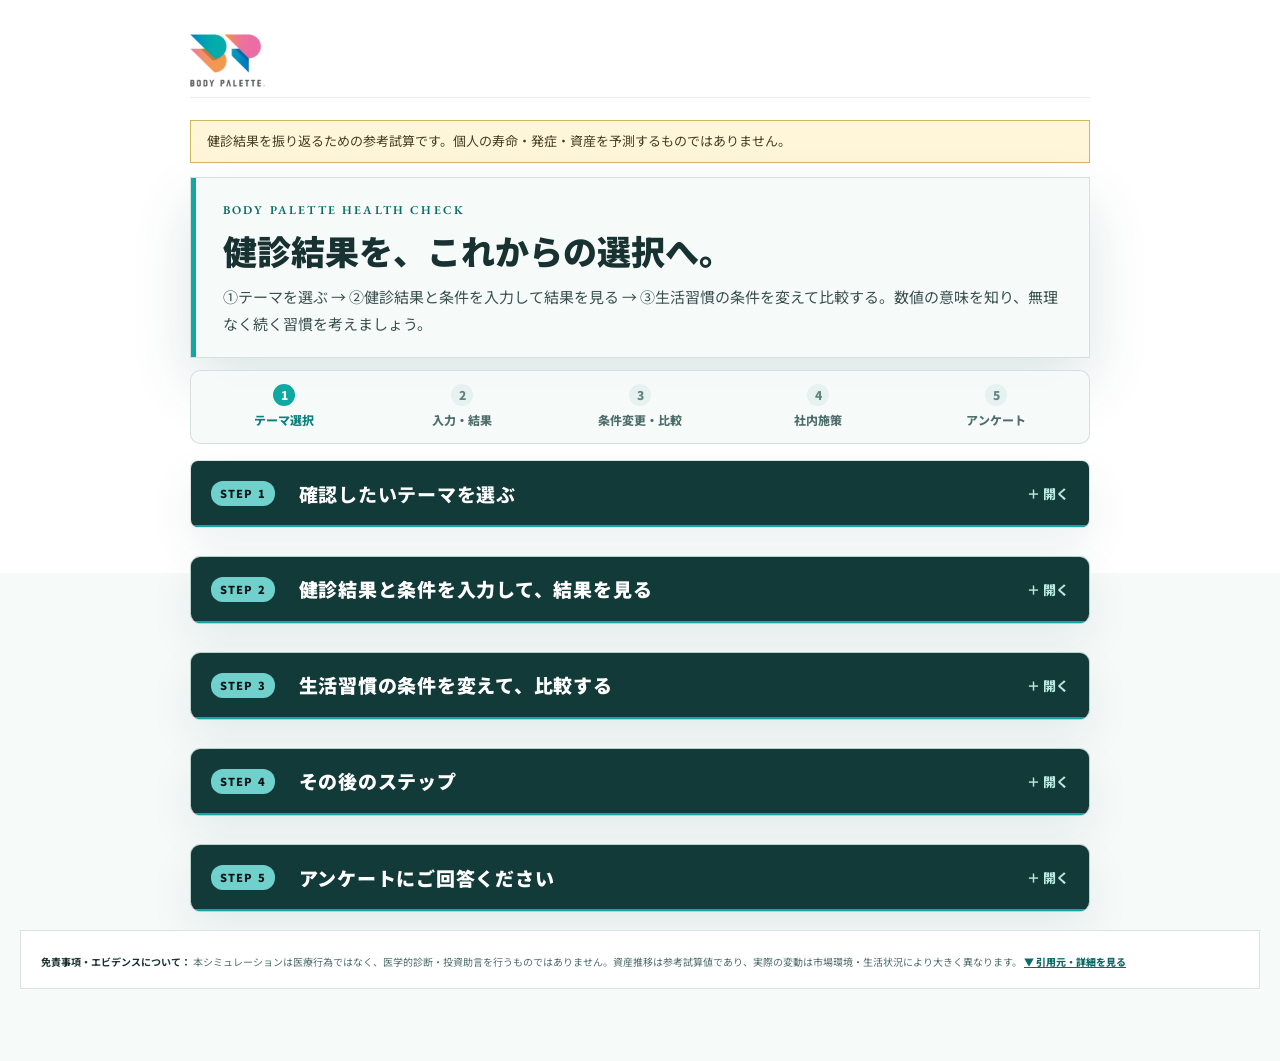
==== commit 30057ea1: "Optimize five-step simulator assets and improve accessible disclosures" ====
--- a/index.html
+++ b/index.html
@@ -5,7 +5,7 @@
 <meta name="viewport" content="width=device-width,initial-scale=1.0"/>
 <title>BODY PALETTE 健康資産シミュレーター</title>
 <link rel="canonical" href="./health-asset-simulation.html"/>
-<!-- ルート(index.html)は最新ツールへ即リダイレクト。クエリ(?present=1 等)とハッシュは引き継ぐ -->
+
 <meta http-equiv="refresh" content="0; url=./health-asset-simulation.html"/>
 <script>
   try { location.replace('./health-asset-simulation.html' + location.search + location.hash); }
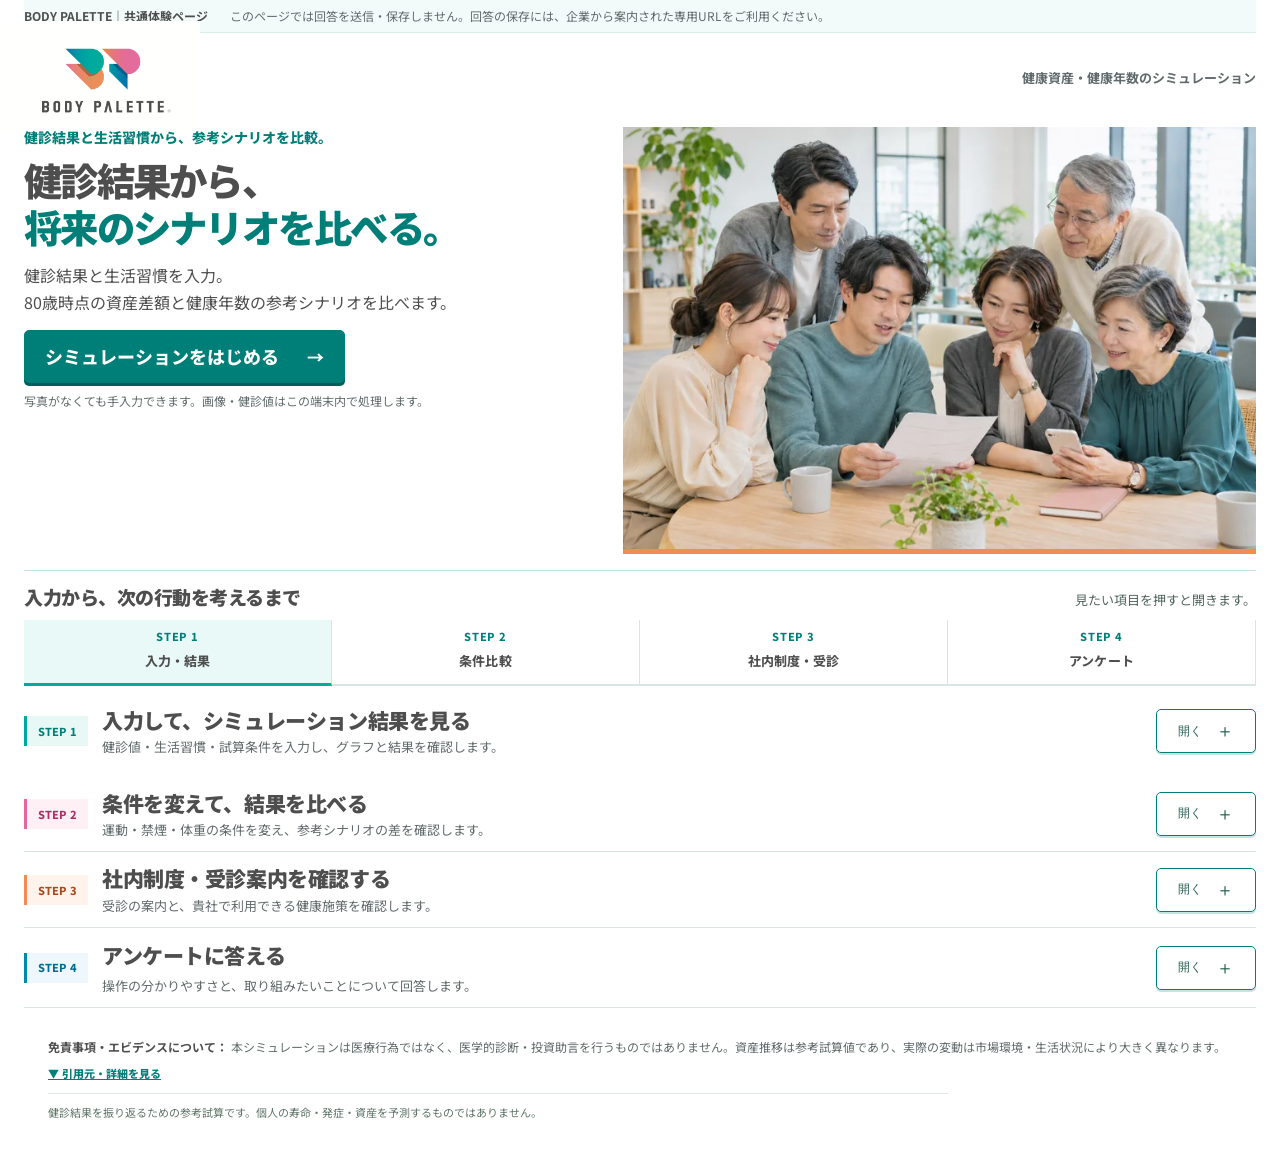
==== commit 5dcd4786: "Unify common simulator and legacy pages with approved BODY PALETTE experience" ====
--- a/index.html
+++ b/index.html
@@ -14,8 +14,8 @@
 <style>
   html,body{height:100%;}
   body{margin:0;display:flex;align-items:center;justify-content:center;text-align:center;padding:24px;
-    font-family:"Hiragino Sans","Noto Sans JP",Meiryo,sans-serif;background:#0c2523;color:#fff;line-height:1.9;}
-  a{color:#7fe0d8;font-weight:700;}
+    font-family:"Hiragino Sans","Noto Sans JP",Meiryo,sans-serif;background:#fff;color:#4d4e4d;line-height:1.9;}
+  a{color:#007f79;font-weight:700;}
 </style>
 </head>
 <body>
